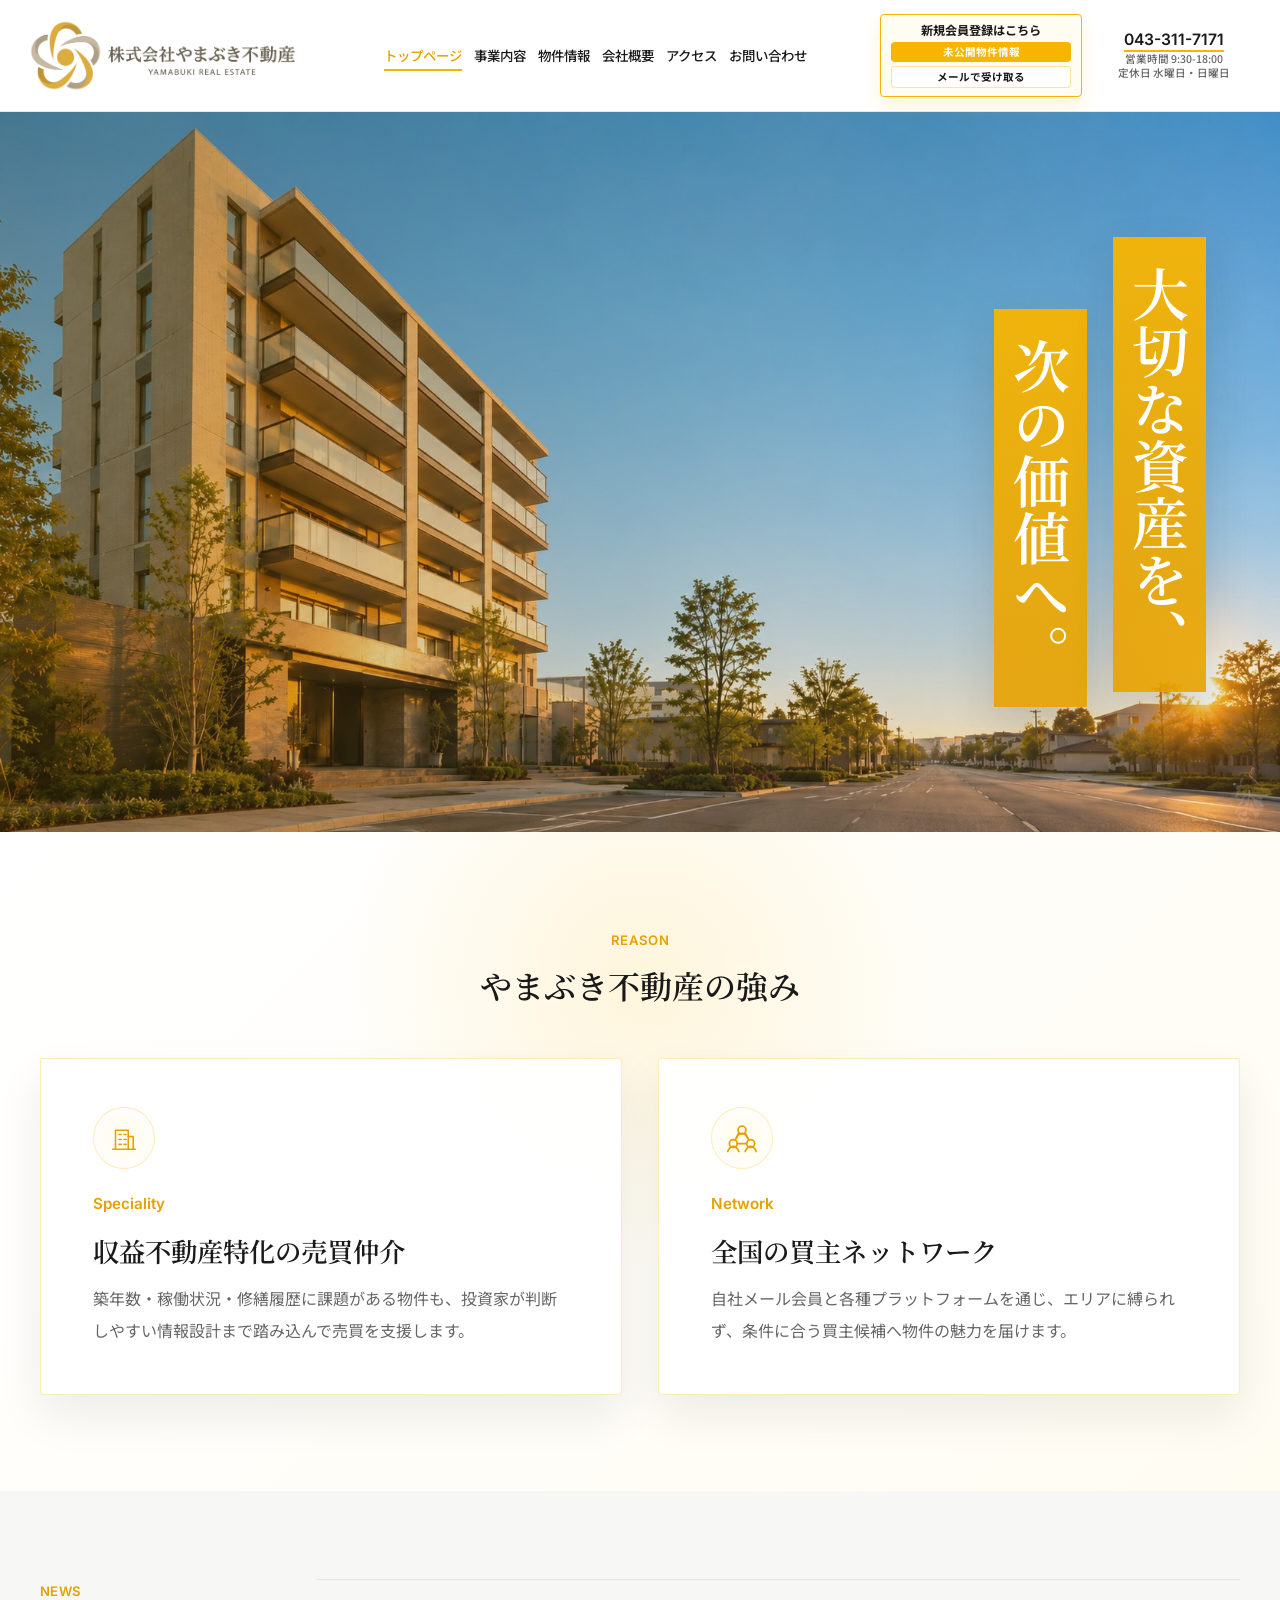
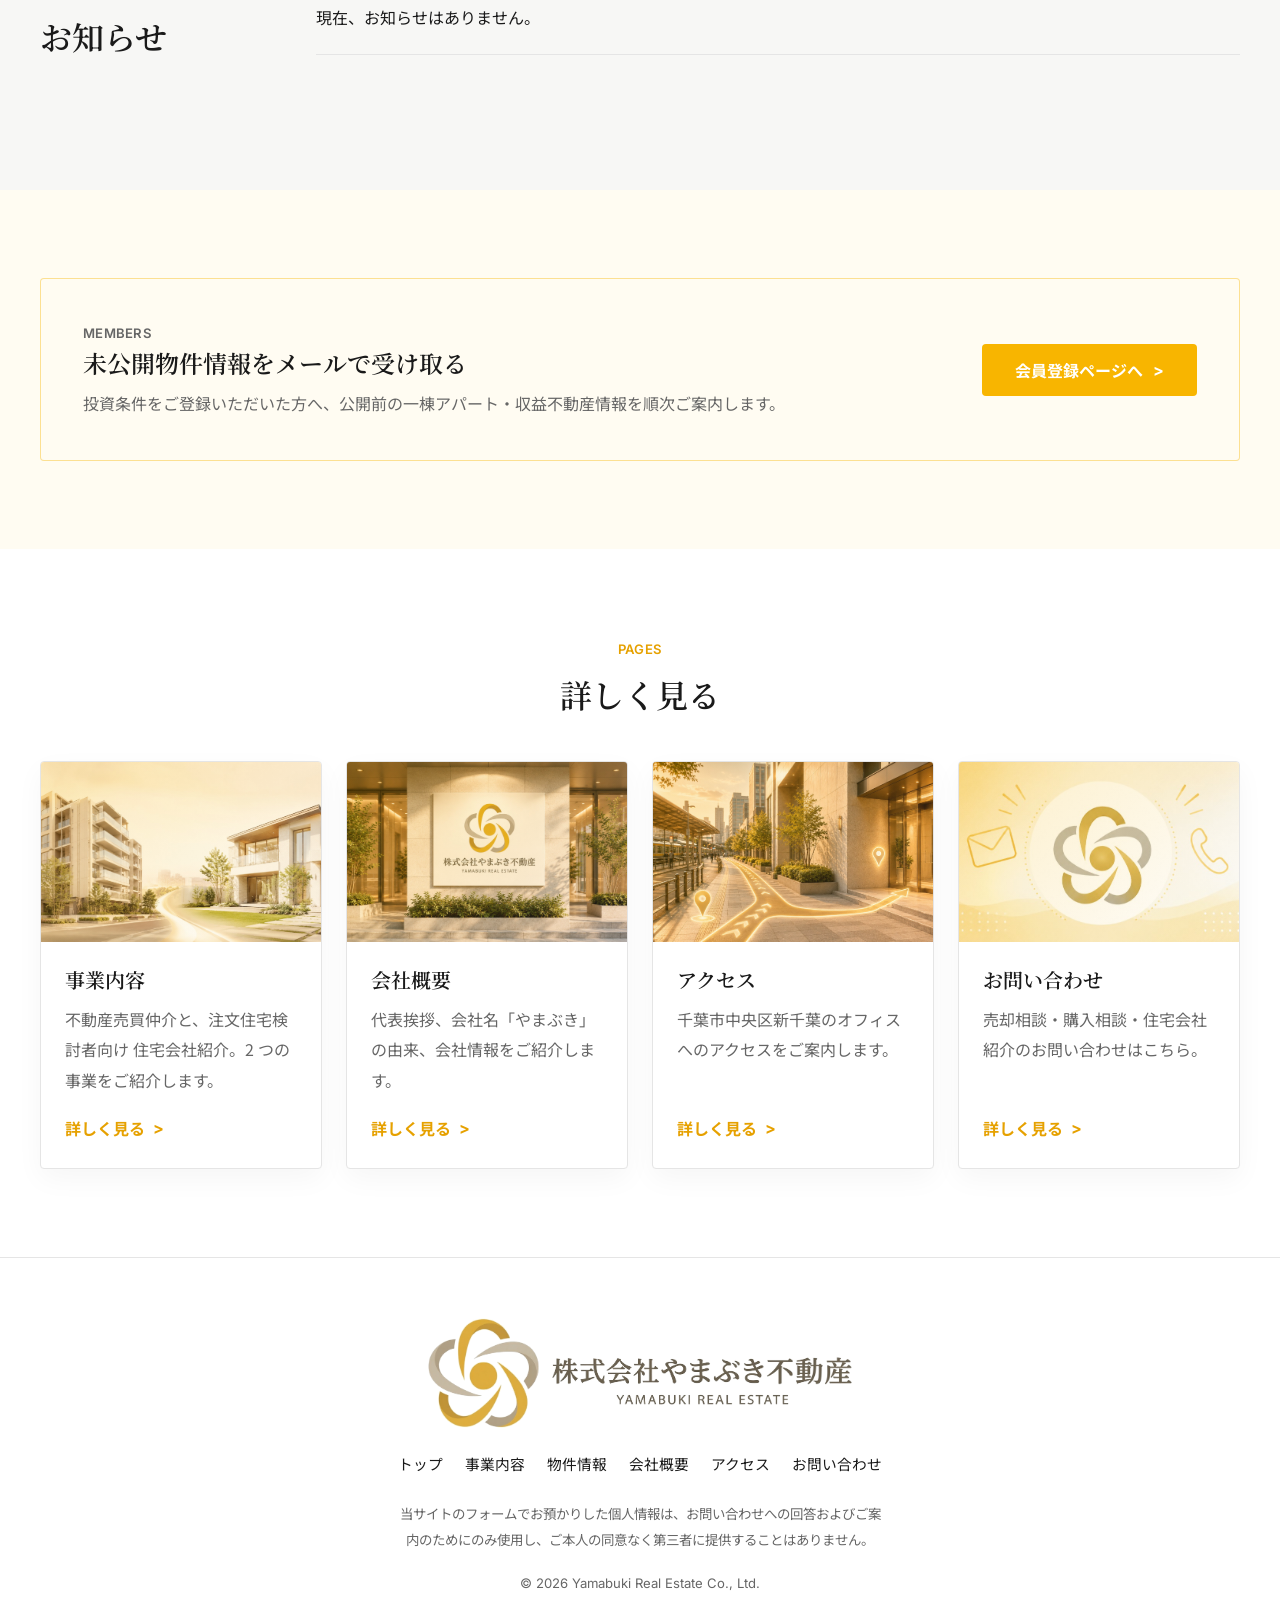
==== index.html @ e6d0cc7f "Initial website commit" ====
<!doctype html>
<html lang="ja">
  <head>
    <meta charset="utf-8">
    <meta name="viewport" content="width=device-width, initial-scale=1">
    <title>株式会社やまぶき不動産 ｜ 千葉の不動産売買仲介・注文住宅会社紹介</title>
    <meta name="description" content="株式会社やまぶき不動産は、築古一棟アパート・収益不動産の売買仲介と、注文住宅検討者向けの住宅会社紹介を行う千葉の不動産会社です。全国対応・利用料無料の住宅会社紹介で、お客様の資産形成と理想の住まいづくりを支援します。">
    <meta property="og:type" content="website">
    <meta property="og:title" content="株式会社やまぶき不動産 ｜ 千葉の不動産売買仲介・注文住宅会社紹介">
    <meta property="og:description" content="株式会社やまぶき不動産は、築古一棟アパート・収益不動産の売買仲介と、注文住宅検討者向けの住宅会社紹介を行う千葉の不動産会社です。全国対応・利用料無料の住宅会社紹介で、お客様の資産形成と理想の住まいづくりを支援します。">
    <meta property="og:image" content="https://yamabuki-re.co.jp/assets/og-image.jpg">
    <meta property="og:url" content="https://yamabuki-re.co.jp/">
    <meta name="twitter:card" content="summary_large_image">
    <link rel="icon" href="assets/favicon.ico">
    <link rel="preconnect" href="https://fonts.googleapis.com">
    <link rel="preconnect" href="https://fonts.gstatic.com" crossorigin>
    <link href="https://fonts.googleapis.com/css2?family=Inter:wght@400;500;600&family=Noto+Sans+JP:wght@400;500;700&family=Noto+Serif+JP:wght@500;600&display=swap" rel="stylesheet">
    <link rel="stylesheet" href="styles.css">
    <script type="application/ld+json">
      {
        "@context": "https://schema.org",
        "@type": "RealEstateAgent",
        "name": "株式会社やまぶき不動産",
        "url": "https://yamabuki-re.co.jp/",
        "telephone": "+81-43-311-7171",
        "address": {
          "@type": "PostalAddress",
          "streetAddress": "新千葉2-5-14 ニュー芳野ビル4F 4A",
          "addressLocality": "千葉市中央区",
          "addressRegion": "千葉県",
          "postalCode": "260-0031",
          "addressCountry": "JP"
        },
        "openingHoursSpecification": [{
          "@type": "OpeningHoursSpecification",
          "dayOfWeek": ["Monday", "Tuesday", "Thursday", "Friday", "Saturday"],
          "opens": "09:30",
          "closes": "18:00"
        }]
      }
    </script>
  </head>
  <body>
    <header class="site-header" data-header>
      <a class="brand" href="index.html" aria-label="株式会社やまぶき不動産 トップへ">
        <img src="assets/logo-header-transparent.png" alt="株式会社やまぶき不動産">
      </a>
      <button class="menu-toggle" type="button" aria-label="メニューを開く" aria-expanded="false" data-menu-toggle>
        <span></span>
        <span></span>
      </button>
      <div class="header-panel" data-nav>
        <nav class="site-nav" aria-label="グローバルナビゲーション">
          <a class="is-active" href="index.html" aria-current="page">トップページ</a>
          <a href="service.html">事業内容</a>
          <a href="property.html">物件情報</a>
          <a href="company.html">会社概要</a>
          <a href="access.html">アクセス</a>
          <a href="contact.html">お問い合わせ</a>
        </nav>
        <div class="header-actions">
          <a class="member-card" href="property.html#member-form" aria-label="未公開物件情報のメール会員登録へ">
            <span>新規会員登録はこちら</span>
            <strong>未公開物件情報</strong>
            <em>メールで受け取る</em>
          </a>
          <div class="header-tel" aria-label="電話番号と営業時間">
            <a href="tel:0433117171">043-311-7171</a>
            <span>営業時間 9:30-18:00</span>
            <span>定休日 水曜日・日曜日</span>
          </div>
        </div>
      </div>
    </header>

    <main class="main-offset">
      <section class="hero" id="top" aria-labelledby="hero-title">
        <div class="hero__inner">
          <h1 id="hero-title" class="vertical-title">
            <span>大切な資産を、</span>
            <span>次の価値へ。</span>
          </h1>
        </div>
      </section>

      <section class="section reason-section" id="reason" aria-labelledby="reason-title">
        <div class="container">
          <div class="section__head section__head--center">
            <p class="label">Reason</p>
            <h2 id="reason-title">やまぶき不動産の強み</h2>
          </div>
          <div class="reason-grid">
            <article class="reason-card fade-in">
              <span class="reason-icon reason-icon--building" aria-hidden="true">
                <svg viewBox="0 0 48 48" focusable="false">
                  <path d="M12 40V13h18v27"></path>
                  <path d="M30 22h7v18"></path>
                  <path d="M17 19h3M24 19h3M17 26h3M24 26h3M17 33h3M24 33h3"></path>
                  <path d="M8 40h32"></path>
                </svg>
              </span>
              <span class="card-number">Speciality</span>
              <h3>収益不動産特化の売買仲介</h3>
              <p>築年数・稼働状況・修繕履歴に課題がある物件も、投資家が判断しやすい情報設計まで踏み込んで売買を支援します。</p>
            </article>
            <article class="reason-card fade-in">
              <span class="reason-icon reason-icon--network" aria-hidden="true">
                <svg viewBox="0 0 48 48" focusable="false">
                  <circle cx="24" cy="14" r="5"></circle>
                  <circle cx="13" cy="31" r="5"></circle>
                  <circle cx="35" cy="31" r="5"></circle>
                  <path d="M20 17.5 15.5 26.5M28 17.5 32.5 26.5M18 31h12"></path>
                  <path d="M6 41c1.6-4.4 4-6.5 7-6.5s5.4 2.1 7 6.5M28 41c1.6-4.4 4-6.5 7-6.5s5.4 2.1 7 6.5M17 24c1.6-3.8 3.9-5.7 7-5.7s5.4 1.9 7 5.7"></path>
                </svg>
              </span>
              <span class="card-number">Network</span>
              <h3>全国の買主ネットワーク</h3>
              <p>自社メール会員と各種プラットフォームを通じ、エリアに縛られず、条件に合う買主候補へ物件の魅力を届けます。</p>
            </article>
          </div>
        </div>
      </section>

      <section class="section news" id="news" aria-labelledby="news-title">
        <div class="container news-layout">
          <div class="section__head">
            <p class="label">News</p>
            <h2 id="news-title">お知らせ</h2>
          </div>
          <div class="news-list" aria-label="お知らせ一覧">
            <article class="news-item news-item--empty">
              <p>現在、お知らせはありません。</p>
            </article>
          </div>
        </div>
      </section>

      <section class="section section--soft" aria-labelledby="member-banner-title">
        <div class="container">
          <div class="member-banner fade-in">
            <div>
              <p class="label">Members</p>
              <h2 id="member-banner-title">未公開物件情報をメールで受け取る</h2>
              <p>投資条件をご登録いただいた方へ、公開前の一棟アパート・収益不動産情報を順次ご案内します。</p>
            </div>
            <a class="button button--primary" href="property.html#member-form">会員登録ページへ</a>
          </div>
        </div>
      </section>

      <section class="section" aria-labelledby="links-title">
        <div class="container">
          <div class="section__head section__head--center">
            <p class="label">Pages</p>
            <h2 id="links-title">詳しく見る</h2>
          </div>
          <div class="page-card-grid">
            <article class="link-card fade-in">
              <div class="link-card__image link-card__image--service" aria-hidden="true"></div>
              <div class="link-card__body">
                <h3>事業内容</h3>
                <p>不動産売買仲介と、注文住宅検討者向け 住宅会社紹介。2 つの事業をご紹介します。</p>
                <a class="text-link" href="service.html">詳しく見る</a>
              </div>
            </article>
            <article class="link-card fade-in">
              <div class="link-card__image link-card__image--company" aria-hidden="true"></div>
              <div class="link-card__body">
                <h3>会社概要</h3>
                <p>代表挨拶、会社名「やまぶき」の由来、会社情報をご紹介します。</p>
                <a class="text-link" href="company.html">詳しく見る</a>
              </div>
            </article>
            <article class="link-card fade-in">
              <div class="link-card__image link-card__image--access" aria-hidden="true"></div>
              <div class="link-card__body">
                <h3>アクセス</h3>
                <p>千葉市中央区新千葉のオフィスへのアクセスをご案内します。</p>
                <a class="text-link" href="access.html">詳しく見る</a>
              </div>
            </article>
            <article class="link-card fade-in">
              <div class="link-card__image link-card__image--contact" aria-hidden="true"></div>
              <div class="link-card__body">
                <h3>お問い合わせ</h3>
                <p>売却相談・購入相談・住宅会社紹介のお問い合わせはこちら。</p>
                <a class="text-link" href="contact.html">詳しく見る</a>
              </div>
            </article>
          </div>
        </div>
      </section>
    </main>

    <footer class="site-footer">
      <div class="container footer-inner">
        <img class="footer-logo" src="assets/logo-header-transparent.png" alt="株式会社やまぶき不動産">
        <nav class="footer-nav" aria-label="フッターナビゲーション">
          <a href="index.html">トップ</a>
          <a href="service.html">事業内容</a>
          <a href="property.html">物件情報</a>
          <a href="company.html">会社概要</a>
          <a href="access.html">アクセス</a>
          <a href="contact.html">お問い合わせ</a>
        </nav>
        <p class="privacy-note">当サイトのフォームでお預かりした個人情報は、お問い合わせへの回答およびご案内のためにのみ使用し、ご本人の同意なく第三者に提供することはありません。</p>
        <p class="copyright">&copy; <span data-year></span> Yamabuki Real Estate Co., Ltd.</p>
      </div>
    </footer>

    <script src="script.js"></script>
  </body>
</html>
---- styles.css ----
:root {
  --yamabuki: #f8b500;
  --yamabuki-dark: #e6a100;
  --yamabuki-soft: #fffcf2;
  --text: #1a1a1a;
  --subtext: #666666;
  --border: #e5e5e5;
  --white: #ffffff;
  --gray: #f7f7f5;
  --shadow: 0 18px 48px rgba(26, 26, 26, 0.08);
  --max: 1200px;
}

* {
  box-sizing: border-box;
}

html {
  scroll-behavior: smooth;
}

body {
  margin: 0;
  color: var(--text);
  background: var(--white);
  font-family: "Noto Sans JP", "Yu Gothic", sans-serif;
  font-size: 16px;
  line-height: 1.9;
}

body.menu-open {
  overflow: hidden;
}

img {
  display: block;
  max-width: 100%;
}

a {
  color: inherit;
  text-decoration: none;
}

button,
input,
select,
textarea {
  font: inherit;
}

.container {
  width: min(var(--max), calc(100% - 48px));
  margin-inline: auto;
}

.site-header {
  position: fixed;
  z-index: 50;
  top: 0;
  left: 0;
  width: 100%;
  display: grid;
  grid-template-columns: minmax(260px, 360px) 1fr;
  gap: 22px;
  align-items: center;
  min-height: 112px;
  padding: 12px 48px;
  background: rgba(255, 255, 255, 0.96);
  border-bottom: 1px solid rgba(229, 229, 229, 0.85);
  backdrop-filter: blur(16px);
  transition: background-color 0.25s ease, box-shadow 0.25s ease, min-height 0.25s ease;
}

.site-header.is-scrolled {
  min-height: 96px;
  background: rgba(255, 255, 255, 0.98);
  box-shadow: 0 10px 28px rgba(26, 26, 26, 0.08);
}

.brand {
  display: inline-flex;
  align-items: center;
  min-width: 0;
}

.brand img {
  width: 340px;
  height: 84px;
  object-fit: contain;
  object-position: left center;
}

.header-panel {
  display: grid;
  grid-template-columns: minmax(420px, 1fr) auto;
  gap: 22px;
  align-items: center;
}

.site-nav {
  display: flex;
  justify-content: center;
  align-items: center;
  gap: clamp(14px, 1.8vw, 28px);
  white-space: nowrap;
}

.site-nav a {
  position: relative;
  padding: 10px 0;
  color: var(--text);
  font-weight: 500;
  font-size: 0.94rem;
  line-height: 1.4;
  transition: color 0.2s ease;
}

.site-nav a::after {
  position: absolute;
  right: 0;
  bottom: 4px;
  left: 0;
  height: 2px;
  background: var(--yamabuki);
  content: "";
  transform: scaleX(0);
  transform-origin: left;
  transition: transform 0.2s ease;
}

.site-nav a:hover,
.site-nav a:focus-visible,
.site-nav a.is-active {
  color: var(--yamabuki-dark);
}

.site-nav a:hover::after,
.site-nav a:focus-visible::after,
.site-nav a.is-active::after {
  transform: scaleX(1);
}

.header-actions {
  display: flex;
  gap: 14px;
  align-items: center;
  justify-content: flex-end;
  min-width: 392px;
}

.member-card {
  display: grid;
  gap: 4px;
  min-width: 202px;
  padding: 10px 14px;
  color: var(--text);
  background: var(--yamabuki-soft);
  border: 1px solid var(--yamabuki);
  border-radius: 4px;
  text-align: center;
  box-shadow: 0 8px 18px rgba(248, 181, 0, 0.16);
}

.member-card span {
  font-size: 0.86rem;
  font-weight: 700;
  line-height: 1.25;
}

.member-card strong,
.member-card em {
  display: block;
  padding: 3px 8px;
  color: #fff;
  background: var(--yamabuki);
  border-radius: 4px;
  font-size: 0.76rem;
  font-style: normal;
  font-weight: 700;
  line-height: 1.35;
}

.member-card em {
  color: var(--text);
  background: #fff;
  border: 1px solid rgba(248, 181, 0, 0.38);
}

.header-tel {
  display: grid;
  justify-items: center;
  color: var(--subtext);
  text-align: center;
  line-height: 1.35;
  min-width: 156px;
}

.header-tel a {
  color: var(--text);
  border-bottom: 2px solid var(--yamabuki);
  font-family: "Inter", sans-serif;
  font-size: 1.12rem;
  font-weight: 600;
  line-height: 1.25;
}

.header-tel span {
  font-size: 0.76rem;
  font-weight: 500;
}

.menu-toggle {
  display: none;
  width: 46px;
  height: 46px;
  align-items: center;
  justify-content: center;
  flex-direction: column;
  gap: 7px;
  padding: 0;
  background: var(--yamabuki);
  border: 0;
  border-radius: 50%;
  cursor: pointer;
}

.menu-toggle span {
  display: block;
  width: 20px;
  height: 2px;
  background: #fff;
}

.main-offset {
  padding-top: 112px;
}

.section {
  padding: 88px 0;
}

.section--soft {
  background: var(--yamabuki-soft);
}

.section--gray {
  background: var(--gray);
}

.section__head {
  max-width: 760px;
  margin-bottom: 44px;
}

.section__head--center {
  margin-inline: auto;
  text-align: center;
}

.label {
  margin: 0 0 10px;
  color: var(--yamabuki-dark);
  font-family: "Inter", sans-serif;
  font-size: 0.82rem;
  font-weight: 600;
  letter-spacing: 0.02em;
  text-transform: uppercase;
}

h1,
h2,
h3 {
  font-family: "Noto Serif JP", "Yu Mincho", serif;
  font-weight: 600;
  line-height: 1.4;
  text-wrap: balance;
  word-break: keep-all;
}

h1,
h2,
h3,
p {
  margin-top: 0;
}

.section__head h2,
.page-hero h1,
.cta-band h2,
.form-card h2,
.message-content h2,
.story-content h2 {
  margin-bottom: 0;
  font-size: 2rem;
}

.section__lead,
.lead {
  color: var(--subtext);
  font-size: 1.08rem;
}

.button {
  display: inline-flex;
  min-height: 50px;
  align-items: center;
  justify-content: center;
  gap: 10px;
  padding: 14px 32px;
  border: 1px solid transparent;
  border-radius: 4px;
  font-weight: 700;
  line-height: 1.4;
  cursor: pointer;
  transition: background-color 0.2s ease, color 0.2s ease, border-color 0.2s ease, transform 0.2s ease;
}

.button::after {
  content: ">";
  font-family: "Inter", sans-serif;
}

.button:hover,
.button:focus-visible {
  transform: translateY(-2px);
}

.button--primary {
  color: #fff;
  background: var(--yamabuki);
}

.button--primary:hover,
.button--primary:focus-visible {
  background: var(--yamabuki-dark);
}

.button--secondary {
  color: var(--text);
  background: transparent;
  border-color: var(--text);
}

.button--secondary:hover,
.button--secondary:focus-visible {
  color: #fff;
  background: var(--text);
}

.hero {
  position: relative;
  min-height: min(80vh, 720px);
  overflow: hidden;
  background:
    linear-gradient(90deg, rgba(0, 0, 0, 0.18), rgba(0, 0, 0, 0.04)),
    linear-gradient(135deg, rgba(248, 181, 0, 0.22), rgba(255, 255, 255, 0.08)),
    url("assets/hero.jpg") center / cover;
}

.hero__inner {
  position: relative;
  z-index: 1;
  display: grid;
  min-height: min(80vh, 720px);
  align-items: center;
  justify-items: end;
  width: min(var(--max), calc(100% - 96px));
  margin-inline: auto;
}

.vertical-title {
  display: flex;
  flex-direction: row-reverse;
  align-items: flex-start;
  justify-content: flex-end;
  gap: clamp(14px, 2vw, 28px);
  margin: 0 clamp(8px, 2vw, 28px) 0 0;
  color: #fff;
  font-size: clamp(2.7rem, 4.45vw, 4.8rem);
  line-height: 1.08;
  letter-spacing: 0;
}

.vertical-title span {
  display: inline-flex;
  align-items: center;
  justify-content: center;
  min-height: clamp(360px, 48vh, 520px);
  padding: 28px 16px;
  background: linear-gradient(180deg, rgba(248, 181, 0, 0.94), rgba(230, 161, 0, 0.9));
  box-shadow: 0 20px 46px rgba(26, 26, 26, 0.14);
  text-orientation: upright;
  writing-mode: vertical-rl;
}

.vertical-title span:nth-child(2) {
  min-height: clamp(300px, 38vh, 430px);
  margin-top: clamp(58px, 8vh, 96px);
}

.quick-lead {
  position: relative;
  display: grid;
  width: min(1040px, calc(100% - 96px));
  grid-template-columns: repeat(2, minmax(0, 1fr));
  gap: 28px;
  margin: 64px auto 0;
}

.quick-lead::after {
  position: absolute;
  right: 12%;
  bottom: -18px;
  left: 12%;
  height: 1px;
  background: linear-gradient(90deg, transparent, rgba(248, 181, 0, 0.42), transparent);
  content: "";
}

.card,
.quick-lead article,
.service-card,
.reason-card,
.link-card,
.overview-card,
.flow-card,
.info-card,
.form-card {
  background: #fff;
  border: 1px solid var(--border);
  border-radius: 4px;
  box-shadow: 0 10px 28px rgba(26, 26, 26, 0.04);
}

.quick-lead article,
.reason-card,
.overview-card,
.flow-card,
.info-card {
  padding: 28px;
}

.quick-lead article {
  position: relative;
  z-index: 1;
  min-height: 228px;
  overflow: hidden;
  padding: 34px 92px 34px 34px;
  border-top: 3px solid var(--yamabuki);
  box-shadow: 0 18px 42px rgba(26, 26, 26, 0.08);
}

.quick-lead article::before {
  position: absolute;
  top: 28px;
  right: 28px;
  width: 54px;
  height: 54px;
  background:
    linear-gradient(90deg, transparent 42%, var(--yamabuki-dark) 42% 58%, transparent 58%),
    linear-gradient(transparent 42%, var(--yamabuki-dark) 42% 58%, transparent 58%),
    var(--yamabuki-soft);
  border: 1px solid rgba(248, 181, 0, 0.25);
  border-radius: 50%;
  content: "";
}

.quick-lead span,
.card-number {
  color: var(--yamabuki-dark);
  font-family: "Inter", sans-serif;
  font-weight: 600;
}

.quick-lead span {
  display: inline-block;
  margin-bottom: 12px;
  font-size: 1.5rem;
}

.quick-lead h2,
.reason-card h3,
.overview-card h3,
.flow-card h3,
.info-card h3 {
  margin: 8px 0 12px;
  font-size: 1.25rem;
}

.quick-lead p,
.reason-card p,
.overview-card p,
.flow-card p,
.info-card p {
  margin-bottom: 0;
  color: var(--subtext);
}

.news {
  background: var(--gray);
}

.news-layout {
  display: grid;
  grid-template-columns: 220px 1fr;
  gap: 56px;
}

.news-list {
  border-top: 1px solid var(--border);
}

.news-item {
  display: grid;
  grid-template-columns: 140px 1fr;
  gap: 24px;
  padding: 22px 0;
  border-bottom: 1px solid var(--border);
}

.news-item time {
  color: var(--yamabuki-dark);
  font-family: "Inter", sans-serif;
  font-weight: 600;
}

.news-item p {
  margin: 0;
}

.news-item--empty {
  grid-template-columns: 1fr;
}

.service-grid,
.page-card-grid {
  display: grid;
  grid-template-columns: repeat(3, minmax(0, 1fr));
  gap: 24px;
}

.reason-grid {
  display: grid;
  grid-template-columns: repeat(2, minmax(0, 1fr));
  gap: 36px;
}

#reason {
  background: linear-gradient(135deg, #fff, var(--yamabuki-soft));
}

#reason.reason-section {
  padding: 96px 0;
  background:
    radial-gradient(circle at 50% 22%, rgba(248, 181, 0, 0.12), transparent 36%),
    linear-gradient(135deg, #fff, var(--yamabuki-soft));
}

#reason .section__head {
  margin-bottom: 50px;
}

.reason-card {
  position: relative;
  overflow: hidden;
  min-height: 260px;
  padding: 48px 52px;
  background: rgba(255, 255, 255, 0.94);
  border-color: rgba(248, 181, 0, 0.28);
  box-shadow: 0 20px 46px rgba(26, 26, 26, 0.08);
}

.reason-icon {
  display: grid;
  width: 62px;
  height: 62px;
  place-items: center;
  margin-bottom: 18px;
  color: var(--yamabuki-dark);
  background: var(--yamabuki-soft);
  border: 1px solid rgba(248, 181, 0, 0.24);
  border-radius: 50%;
  box-shadow: inset 0 0 0 8px rgba(255, 255, 255, 0.58);
}

.reason-icon svg {
  width: 34px;
  height: 34px;
  fill: none;
  stroke: currentColor;
  stroke-linecap: round;
  stroke-linejoin: round;
  stroke-width: 2.2;
}

.reason-icon--network svg {
  width: 38px;
  height: 38px;
}

.reason-card .card-number {
  display: inline-block;
  margin-bottom: 14px;
  font-size: 0.95rem;
}

.reason-card h3 {
  margin-top: 0;
  font-size: 1.65rem;
}

.reason-card p {
  line-height: 2;
}

.overview-intro {
  max-width: none;
  margin-inline: auto;
  padding: 48px 52px;
  background:
    linear-gradient(135deg, rgba(255, 252, 242, 0.72), rgba(255, 255, 255, 0.96)),
    #fff;
  border: 1px solid rgba(248, 181, 0, 0.22);
  border-left: 4px solid var(--yamabuki);
  border-radius: 4px;
  box-shadow: 0 20px 46px rgba(26, 26, 26, 0.08);
}

.overview-intro h2 {
  font-size: clamp(1.55rem, 2.2vw, 2.15rem);
  white-space: nowrap;
}

.overview-intro .section__lead {
  max-width: 980px;
  margin: 14px 0 0;
}

.overview-intro .label::after {
  display: block;
  width: 36px;
  height: 2px;
  margin-top: 10px;
  background: var(--yamabuki-dark);
  content: "";
}

.overview-grid {
  display: grid;
  grid-template-columns: repeat(2, minmax(0, 1fr));
  gap: 24px;
}

.overview-card {
  overflow: hidden;
}

.overview-card--media {
  padding: 0;
}

.overview-card__image {
  width: 100%;
  height: 260px;
  object-fit: cover;
}

.overview-card__body {
  display: flex;
  min-height: 280px;
  flex-direction: column;
  padding: 30px;
}

.overview-card__body .text-link {
  margin-top: auto;
}

.page-card-grid {
  grid-template-columns: repeat(4, minmax(0, 1fr));
}

.member-banner,
.cta-band {
  display: grid;
  grid-template-columns: minmax(0, 1fr) auto;
  gap: 28px;
  align-items: center;
  padding: 42px;
  background: var(--yamabuki-soft);
  border: 1px solid rgba(248, 181, 0, 0.4);
  border-radius: 4px;
}

.member-banner h2,
.cta-band h2 {
  margin-bottom: 8px;
}

.member-banner p,
.cta-band p {
  margin-bottom: 0;
  color: var(--subtext);
}

.link-card {
  display: flex;
  flex-direction: column;
  overflow: hidden;
  height: 100%;
}

.link-card__image {
  min-height: 180px;
  background:
    linear-gradient(135deg, rgba(248, 181, 0, 0.32), rgba(255, 255, 255, 0.1)),
    var(--gray);
  background-size: cover;
  background-position: center;
}

.link-card__image--service {
  background-image: linear-gradient(135deg, rgba(248, 181, 0, 0.22), rgba(255, 255, 255, 0.08)), url("assets/card-service.jpg");
}

.link-card__image--company {
  background-image: linear-gradient(135deg, rgba(248, 181, 0, 0.22), rgba(255, 255, 255, 0.08)), url("assets/card-company.jpg");
}

.link-card__image--access {
  background-image: linear-gradient(135deg, rgba(248, 181, 0, 0.22), rgba(255, 255, 255, 0.08)), url("assets/card-access.jpg");
}

.link-card__image--contact {
  background-image: linear-gradient(135deg, rgba(248, 181, 0, 0.22), rgba(255, 255, 255, 0.08)), url("assets/card-contact.jpg");
}

.link-card__body {
  display: flex;
  flex: 1;
  flex-direction: column;
  padding: 24px;
}

.link-card h3 {
  margin-bottom: 10px;
  font-size: 1.25rem;
}

.link-card p {
  margin-bottom: 18px;
  color: var(--subtext);
}

.text-link {
  display: inline-flex;
  align-items: center;
  gap: 8px;
  margin-top: auto;
  color: var(--yamabuki-dark);
  font-weight: 700;
}

.text-link::after {
  content: ">";
  font-family: "Inter", sans-serif;
}

.page-hero {
  min-height: 260px;
  display: grid;
  align-items: center;
  background:
    linear-gradient(rgba(255, 252, 242, 0.86), rgba(255, 252, 242, 0.86)),
    var(--gray);
  background-size: cover;
  background-position: center;
}

.page-hero--service {
  background-image: linear-gradient(rgba(255, 252, 242, 0.86), rgba(255, 252, 242, 0.86)), url("assets/page-hero/service.jpg");
}

.page-hero--property {
  background-image: linear-gradient(rgba(255, 252, 242, 0.86), rgba(255, 252, 242, 0.86)), url("assets/page-hero/property.jpg");
}

.page-hero--company {
  background-image: linear-gradient(rgba(255, 252, 242, 0.86), rgba(255, 252, 242, 0.86)), url("assets/page-hero/company.jpg");
}

.page-hero--access {
  background-image: linear-gradient(rgba(255, 252, 242, 0.86), rgba(255, 252, 242, 0.86)), url("assets/page-hero/access.jpg");
}

.page-hero--contact {
  background-image: linear-gradient(rgba(255, 252, 242, 0.86), rgba(255, 252, 242, 0.86)), url("assets/page-hero/contact.jpg");
}

.breadcrumb {
  margin-bottom: 12px;
  color: var(--subtext);
  font-size: 0.86rem;
}

.breadcrumb a {
  color: var(--yamabuki-dark);
}

.page-hero .label {
  margin-bottom: 4px;
}

.page-hero h1 {
  font-size: 2rem;
}

.service-card {
  padding: 30px;
}

.service-card h3 {
  margin: 10px 0 12px;
  font-size: 1.28rem;
}

.service-card p {
  color: var(--subtext);
}

.brokerage-diagram-image {
  max-width: 1120px;
  margin: 0 auto;
  overflow: hidden;
  background: #fffdf6;
  border: 1px solid rgba(248, 181, 0, 0.22);
  border-radius: 4px;
  box-shadow: var(--shadow);
}

.brokerage-diagram-image img {
  width: 100%;
  height: auto;
}

.brokerage-diagram {
  overflow: hidden;
  padding: 50px 42px;
  background:
    radial-gradient(circle at 50% 45%, rgba(248, 181, 0, 0.12), transparent 42%),
    linear-gradient(135deg, #fffdf6, #fff);
  border: 1px solid rgba(248, 181, 0, 0.22);
  border-radius: 4px;
  box-shadow: var(--shadow);
}

.brokerage-diagram__head {
  max-width: 820px;
  margin: 0 auto 34px;
  text-align: center;
}

.brokerage-diagram__head h3 {
  margin-bottom: 12px;
  color: #1f2f4f;
  font-size: clamp(1.7rem, 3vw, 2.55rem);
}

.brokerage-diagram__head p {
  margin-bottom: 0;
  color: var(--subtext);
}

.brokerage-diagram__body {
  position: relative;
  display: grid;
  grid-template-columns: minmax(170px, 0.75fr) minmax(260px, 1fr) minmax(170px, 0.75fr);
  grid-template-areas:
    "seller center buyer"
    ". contract .";
  gap: 22px 38px;
  align-items: center;
  max-width: 980px;
  margin-inline: auto;
}

.diagram-person,
.diagram-center,
.diagram-contract {
  background: rgba(255, 255, 255, 0.92);
  border: 1px solid rgba(248, 181, 0, 0.35);
  border-radius: 4px;
  box-shadow: 0 18px 42px rgba(26, 26, 26, 0.08);
}

.diagram-person {
  display: grid;
  justify-items: center;
  gap: 12px;
  padding: 24px 18px;
  text-align: center;
}

.diagram-person--seller {
  grid-area: seller;
  border-color: rgba(0, 128, 96, 0.25);
  background: linear-gradient(180deg, rgba(235, 255, 249, 0.76), rgba(255, 255, 255, 0.94));
}

.diagram-person--buyer {
  grid-area: buyer;
  border-color: rgba(39, 93, 171, 0.22);
  background: linear-gradient(180deg, rgba(239, 246, 255, 0.78), rgba(255, 255, 255, 0.94));
}

.diagram-person__icon {
  position: relative;
  width: 86px;
  height: 86px;
  border: 3px solid currentColor;
  border-radius: 50%;
  color: var(--yamabuki-dark);
}

.diagram-person__icon::before,
.diagram-person__icon::after {
  position: absolute;
  content: "";
}

.diagram-person__icon::before {
  top: 18px;
  left: 22px;
  width: 36px;
  height: 24px;
  border: 3px solid currentColor;
  border-bottom: 0;
  border-radius: 22px 22px 0 0;
}

.diagram-person__icon::after {
  right: 18px;
  bottom: -28px;
  left: 18px;
  height: 44px;
  border: 3px solid currentColor;
  border-bottom: 0;
  border-radius: 32px 32px 0 0;
}

.diagram-person--seller .diagram-person__icon {
  color: #0b8f70;
}

.diagram-person--buyer .diagram-person__icon {
  color: #255fab;
}

.diagram-person h4 {
  margin: 12px 0 4px;
  font-size: 1.8rem;
}

.diagram-person p {
  width: min(100%, 210px);
  margin: 0;
  padding: 8px 14px;
  background: #fff;
  border: 1px solid rgba(26, 26, 26, 0.08);
  border-radius: 4px;
  box-shadow: 0 10px 24px rgba(26, 26, 26, 0.06);
  font-weight: 700;
}

.diagram-center {
  grid-area: center;
  display: grid;
  justify-items: center;
  gap: 16px;
  min-height: 292px;
  padding: 30px;
  border-color: var(--yamabuki);
  text-align: center;
}

.diagram-center img {
  width: min(300px, 100%);
  max-height: 88px;
  object-fit: contain;
}

.diagram-center p {
  margin: 0;
  padding-top: 16px;
  border-top: 1px solid rgba(248, 181, 0, 0.42);
  font-weight: 700;
}

.diagram-building {
  position: relative;
  width: 82px;
  height: 92px;
  background: linear-gradient(90deg, #b98a18 0 24%, #f2c14c 24% 100%);
  border-radius: 4px 4px 0 0;
  box-shadow: inset 0 -8px 0 rgba(255, 255, 255, 0.24);
}

.diagram-building::before {
  position: absolute;
  inset: 16px 18px 16px 34px;
  background:
    linear-gradient(#fff 0 0) 0 0 / 12px 12px,
    linear-gradient(#fff 0 0) 22px 0 / 12px 12px,
    linear-gradient(#fff 0 0) 0 22px / 12px 12px,
    linear-gradient(#fff 0 0) 22px 22px / 12px 12px,
    linear-gradient(#fff 0 0) 0 44px / 12px 12px,
    linear-gradient(#fff 0 0) 22px 44px / 12px 12px;
  background-repeat: no-repeat;
  content: "";
}

.diagram-arrow {
  align-self: center;
  color: var(--yamabuki-dark);
  font-weight: 700;
  text-align: center;
}

.diagram-arrow--seller {
  grid-column: 1 / 3;
  grid-row: 1;
  justify-self: center;
  margin-left: 154px;
  transform: translateY(-74px);
}

.diagram-arrow--buyer {
  grid-column: 2 / 4;
  grid-row: 1;
  justify-self: center;
  margin-right: 154px;
  transform: translateY(-74px);
}

.diagram-contract {
  grid-area: contract;
  justify-self: center;
  min-width: min(360px, 100%);
  padding: 18px 30px;
  border-color: var(--yamabuki-dark);
  text-align: center;
}

.diagram-contract strong,
.diagram-contract span {
  display: block;
}

.diagram-contract strong {
  color: var(--yamabuki-dark);
  font-family: "Noto Serif JP", "Yu Mincho", serif;
  font-size: 1.9rem;
}

.diagram-contract span {
  color: var(--subtext);
  font-weight: 700;
}

.flow-grid {
  display: grid;
  grid-template-columns: repeat(4, minmax(0, 1fr));
  gap: 18px;
}

.flow-grid--three {
  grid-template-columns: repeat(3, minmax(0, 1fr));
}

.flow-card {
  position: relative;
}

.flow-card__badge {
  display: inline-flex;
  width: 42px;
  height: 42px;
  align-items: center;
  justify-content: center;
  color: #fff;
  background: var(--yamabuki);
  border-radius: 50%;
  font-family: "Inter", sans-serif;
  font-weight: 600;
}

.badge-copy {
  display: inline-flex;
  margin-top: 28px;
  padding: 8px 14px;
  color: var(--text);
  background: var(--yamabuki-soft);
  border: 1px solid var(--yamabuki);
  border-radius: 999px;
  font-weight: 700;
}

.hm-title {
  margin: 34px 0 16px;
  font-size: 1.35rem;
}

.hm-grid {
  display: grid;
  grid-template-columns: repeat(6, minmax(0, 1fr));
  gap: 12px;
  margin-top: 0;
}

.hm-logo {
  display: grid;
  min-height: 64px;
  place-items: center;
  padding: 12px;
  background: #fff;
  border: 1px solid var(--yamabuki);
  border-radius: 4px;
  text-align: center;
}

.hm-logo__text {
  font-size: 0.9rem;
  font-weight: 700;
  line-height: 1.35;
}

.note {
  color: var(--subtext);
  font-size: 0.88rem;
}

.tags {
  display: flex;
  flex-wrap: wrap;
  gap: 12px;
}

.tags span {
  display: inline-flex;
  align-items: center;
  min-height: 38px;
  padding: 7px 16px;
  color: var(--text);
  background: var(--yamabuki-soft);
  border: 1px solid var(--yamabuki);
  border-radius: 999px;
  font-weight: 500;
}

.property-feature-grid {
  display: grid;
  grid-template-columns: repeat(2, minmax(0, 1fr));
  gap: 24px;
  margin-top: 32px;
}

.property-feature-card {
  position: relative;
  overflow: hidden;
  min-height: 220px;
  padding: 34px;
  background: #fff;
  border: 1px solid rgba(248, 181, 0, 0.32);
  border-radius: 4px;
  box-shadow: var(--shadow);
}

.property-feature-card::before {
  position: absolute;
  inset: 0 auto 0 0;
  width: 6px;
  background: var(--yamabuki);
  content: "";
}

.property-feature-card span {
  color: var(--yamabuki-dark);
  font-family: "Inter", sans-serif;
  font-weight: 700;
}

.property-feature-card h3 {
  margin: 10px 0 14px;
  font-size: 1.65rem;
}

.property-feature-card p {
  margin: 0;
  color: var(--subtext);
}

.form-card {
  padding: 34px;
}

.form-card + .form-card {
  margin-top: 32px;
}

.form-card h2 {
  margin-bottom: 8px;
}

.form-card__lead {
  margin-bottom: 28px;
  color: var(--subtext);
}

.form-grid {
  display: grid;
  grid-template-columns: repeat(2, minmax(0, 1fr));
  gap: 18px;
}

.form-grid .is-full {
  grid-column: 1 / -1;
}

label {
  display: grid;
  gap: 8px;
  font-weight: 500;
}

input,
textarea,
select {
  width: 100%;
  padding: 13px 14px;
  color: var(--text);
  background: #fff;
  border: 1px solid var(--border);
  border-radius: 4px;
  line-height: 1.5;
}

textarea {
  resize: vertical;
}

input:focus,
textarea:focus,
select:focus {
  outline: 2px solid rgba(248, 181, 0, 0.18);
  border-color: var(--yamabuki);
}

.form-actions {
  display: flex;
  flex-wrap: wrap;
  gap: 16px;
  align-items: center;
  margin-top: 24px;
}

.form-message {
  min-height: 1.8em;
  margin: 0;
  color: var(--yamabuki-dark);
  font-weight: 700;
}

.message-section {
  background: linear-gradient(135deg, var(--yamabuki-soft), #fff);
}

.message-card {
  position: relative;
  max-width: 980px;
  margin-inline: auto;
  padding: 48px 58px;
  background: rgba(255, 255, 255, 0.92);
  border: 1px solid rgba(248, 181, 0, 0.2);
  border-left: 6px solid var(--yamabuki);
  border-radius: 4px;
  box-shadow: var(--shadow);
}

.message-card::after {
  position: absolute;
  right: 34px;
  bottom: 28px;
  color: rgba(248, 181, 0, 0.12);
  font-family: "Noto Serif JP", "Yu Mincho", serif;
  font-size: 7rem;
  line-height: 1;
  content: "山吹";
  writing-mode: vertical-rl;
}

.message-card .label,
.story-content .label {
  margin-bottom: 6px;
}

.message-card h2,
.story-content h2 {
  margin-bottom: 32px;
}

.message-card p,
.story-content p {
  max-width: 780px;
  line-height: 2.05;
  text-wrap: pretty;
}

.prose {
  color: var(--text);
  font-size: 1rem;
  line-height: 2;
}

.prose p {
  margin-bottom: 1.35em;
}

.signature {
  margin-top: 32px;
  text-align: right;
  font-weight: 700;
}

.story-content {
  max-width: 900px;
  margin-inline: auto;
  padding: 0 24px;
}

.story-logo {
  width: min(520px, 88vw);
  max-height: 130px;
  margin: 0 auto 32px;
  object-fit: contain;
}

.company-list {
  overflow: hidden;
  background: #fff;
  border: 1px solid var(--border);
  border-radius: 4px;
}

.company-list div {
  display: grid;
  grid-template-columns: 200px 1fr;
  min-height: 66px;
  border-bottom: 1px solid var(--border);
}

.company-list div:last-child {
  border-bottom: 0;
}

.company-list dt,
.company-list dd {
  display: flex;
  align-items: center;
  margin: 0;
  padding: 18px 24px;
}

.company-list dt {
  background: var(--yamabuki-soft);
  font-weight: 700;
}

.map-frame {
  overflow: hidden;
  border: 1px solid var(--border);
  border-radius: 4px;
  box-shadow: var(--shadow);
}

.office-section {
  position: relative;
  overflow: hidden;
  background:
    linear-gradient(135deg, rgba(255, 252, 242, 0.82), rgba(255, 255, 255, 0.96)),
    #fff;
}

.office-section::after {
  position: absolute;
  top: 0;
  right: -120px;
  width: 420px;
  height: 220px;
  border-top: 2px solid rgba(248, 181, 0, 0.42);
  transform: rotate(-34deg);
  content: "";
}

.office-section .section__head {
  position: relative;
  z-index: 1;
  max-width: none;
}

.office-section .label::after {
  display: block;
  width: 42px;
  height: 2px;
  margin-top: 10px;
  background: var(--yamabuki-dark);
  content: "";
}

.office-grid {
  position: relative;
  z-index: 1;
  gap: 28px;
}

.office-grid .info-card {
  display: grid;
  grid-template-columns: 108px 1fr;
  gap: 28px;
  min-height: 250px;
  padding: 42px;
  box-shadow: var(--shadow);
}

.office-grid .info-card h3 {
  position: relative;
  margin-top: 0;
  margin-bottom: 30px;
  font-size: 1.65rem;
}

.office-grid .info-card h3::after {
  position: absolute;
  bottom: -14px;
  left: 0;
  width: 40px;
  height: 2px;
  background: var(--yamabuki-dark);
  content: "";
}

.office-icon {
  position: relative;
  display: inline-grid;
  width: 70px;
  height: 70px;
  place-items: center;
  color: var(--yamabuki-dark);
  background: var(--yamabuki-soft);
  border-radius: 50%;
  box-shadow: 0 0 0 12px rgba(248, 181, 0, 0.08);
}

.office-icon::before {
  display: block;
  font-family: "Inter", sans-serif;
  font-size: 1.35rem;
  font-weight: 700;
}

.office-icon--pin::before {
  content: "〒";
}

.office-icon--train::before {
  width: 38px;
  height: 42px;
  background:
    linear-gradient(currentColor 0 0) 10px 11px / 6px 6px,
    linear-gradient(currentColor 0 0) 23px 11px / 6px 6px,
    linear-gradient(currentColor 0 0) 10px 25px / 19px 4px,
    radial-gradient(circle at 11px 37px, currentColor 0 5px, transparent 5.5px),
    radial-gradient(circle at 27px 37px, currentColor 0 5px, transparent 5.5px);
  background-repeat: no-repeat;
  border: 4px solid currentColor;
  border-radius: 12px;
  content: "";
}

.hours-box,
.tel-box {
  display: grid;
  justify-items: center;
  gap: 10px;
  padding: 34px;
  background: var(--yamabuki-soft);
  border: 1px solid rgba(248, 181, 0, 0.4);
  border-radius: 4px;
  text-align: center;
}

.tel-box a {
  color: var(--text);
  border-bottom: 3px solid var(--yamabuki);
  font-family: "Inter", sans-serif;
  font-size: 2rem;
  font-weight: 600;
  line-height: 1.2;
}

.site-footer {
  padding: 56px 0 34px;
  background: #fff;
  border-top: 1px solid var(--border);
}

.footer-inner {
  display: grid;
  justify-items: center;
  gap: 18px;
  text-align: center;
}

.footer-logo {
  width: min(460px, 86vw);
  max-height: 118px;
  object-fit: contain;
}

.footer-nav {
  display: flex;
  flex-wrap: wrap;
  justify-content: center;
  gap: 14px 22px;
  font-size: 0.92rem;
}

.footer-nav a:hover,
.footer-nav a:focus-visible {
  color: var(--yamabuki-dark);
}

.privacy-note {
  max-width: 680px;
  margin: 6px auto 0;
  color: var(--subtext);
  font-size: 0.84rem;
  line-height: 1.9;
  text-align: center;
  text-wrap: balance;
}

.copyright {
  margin: 0;
  color: var(--subtext);
  font-family: "Inter", sans-serif;
  font-size: 0.82rem;
}

.fade-in {
  opacity: 0;
  transform: translateY(20px);
  transition: opacity 0.6s ease, transform 0.6s ease;
}

.fade-in.is-visible {
  opacity: 1;
  transform: translateY(0);
}

@media (max-width: 1280px) {
  .site-header {
    grid-template-columns: 280px 1fr;
    gap: 16px;
    padding-inline: 28px;
  }

  .brand img {
    width: 270px;
    height: 74px;
  }

  .header-panel {
    gap: 14px;
  }

  .site-nav {
    gap: 12px;
  }

  .site-nav a {
    font-size: 0.84rem;
  }

  .header-actions {
    min-width: 342px;
  }

  .member-card {
    padding: 8px 10px;
  }

  .member-card span {
    font-size: 0.76rem;
  }

  .member-card strong,
  .member-card em {
    font-size: 0.66rem;
  }

  .header-tel a {
    font-size: 0.98rem;
  }

  .header-tel span {
    font-size: 0.66rem;
  }
}

@media (max-width: 1024px) {
  .site-header {
    grid-template-columns: 1fr auto;
    min-height: 88px;
    padding: 12px 24px;
  }

  .brand img {
    width: 284px;
    height: 70px;
  }

  .menu-toggle {
    display: inline-flex;
    justify-self: end;
  }

  .header-panel {
    position: fixed;
    top: 88px;
    right: 24px;
    left: 24px;
    display: grid;
    grid-template-columns: 1fr;
    gap: 18px;
    padding: 22px;
    background: rgba(255, 255, 255, 0.98);
    border: 1px solid var(--border);
    border-radius: 4px;
    box-shadow: var(--shadow);
    opacity: 0;
    pointer-events: none;
    transform: translateY(-8px);
    transition: opacity 0.2s ease, transform 0.2s ease;
  }

  .header-panel.is-open {
    opacity: 1;
    pointer-events: auto;
    transform: translateY(0);
  }

  .site-nav {
    display: grid;
    gap: 6px;
    justify-content: stretch;
  }

  .site-nav a {
    padding: 10px 0;
    font-size: 1rem;
  }

  .header-actions {
    min-width: 0;
    justify-content: flex-start;
  }

  .main-offset {
    padding-top: 88px;
  }

  .quick-lead,
  .reason-grid,
  .service-grid,
  .overview-grid,
  .flow-grid,
  .page-card-grid {
    grid-template-columns: repeat(2, minmax(0, 1fr));
  }

  .overview-intro h2 {
    white-space: normal;
  }

  .brokerage-diagram__body {
    grid-template-columns: 1fr;
    grid-template-areas:
      "seller"
      "center"
      "buyer"
      "contract";
  }

  .diagram-arrow {
    display: none;
  }

  .news-layout,
  .member-banner,
  .cta-band {
    grid-template-columns: 1fr;
  }

  .hm-grid {
    grid-template-columns: repeat(3, minmax(0, 1fr));
  }
}

@media (max-width: 767px) {
  body {
    font-size: 15px;
  }

  .container,
  .quick-lead,
  .hero__inner {
    width: calc(100% - 48px);
  }

  .site-header {
    min-height: 78px;
    padding-inline: 18px;
  }

  .brand img {
    width: 230px;
    height: 58px;
  }

  .header-panel {
    top: 78px;
    right: 18px;
    left: 18px;
  }

  .main-offset {
    padding-top: 78px;
  }

  .section {
    padding: 64px 0;
  }

  .hero {
    min-height: min(70vh, 560px);
  }

  .hero__inner {
    min-height: min(70vh, 560px);
  }

  .vertical-title {
    gap: 10px;
    font-size: 2.55rem;
  }

  .vertical-title span {
    min-height: 0;
    padding: 16px 9px;
  }

  .vertical-title span:nth-child(2) {
    margin-top: 46px;
  }

  .header-actions {
    flex-direction: column;
    align-items: stretch;
  }

  .member-card,
  .header-tel {
    width: 100%;
  }

  .page-hero {
    min-height: 220px;
  }

  .page-hero h1,
  .section__head h2,
  .cta-band h2,
  .form-card h2,
  .message-content h2,
  .story-content h2 {
    font-size: 1.65rem;
  }

  .quick-lead,
  .reason-grid,
  .service-grid,
  .overview-grid,
  .flow-grid,
  .page-card-grid,
  .form-grid {
    grid-template-columns: 1fr;
  }

  .news-item {
    grid-template-columns: 1fr;
    gap: 4px;
  }

  .member-banner,
  .cta-band,
  .form-card,
  .quick-lead article,
  .reason-card,
  .overview-card,
  .flow-card,
  .info-card,
  .brokerage-diagram,
  .property-feature-card,
  .message-card {
    padding: 24px;
  }

  .diagram-person,
  .diagram-center {
    min-height: 0;
    padding: 24px;
  }

  .diagram-center img {
    width: min(230px, 100%);
  }

  .overview-card--media {
    padding: 0;
  }

  .overview-card__image {
    height: 220px;
  }

  .overview-card__body {
    padding: 24px;
  }

  .hm-grid {
    grid-template-columns: repeat(2, minmax(0, 1fr));
  }

  .property-feature-grid {
    grid-template-columns: 1fr;
  }

  .message-card::after {
    display: none;
  }

  .story-logo {
    width: min(400px, 88vw);
    margin-bottom: 28px;
  }

  .office-grid .info-card {
    grid-template-columns: 1fr;
    gap: 18px;
    min-height: 0;
  }

  .office-icon {
    width: 62px;
    height: 62px;
  }

  .company-list div {
    grid-template-columns: 1fr;
  }

  .company-list dt {
    padding-bottom: 8px;
  }

  .company-list dd {
    padding-top: 8px;
  }

  .button,
  .form-actions .button {
    width: 100%;
  }

  .tel-box a {
    font-size: 1.55rem;
  }
}
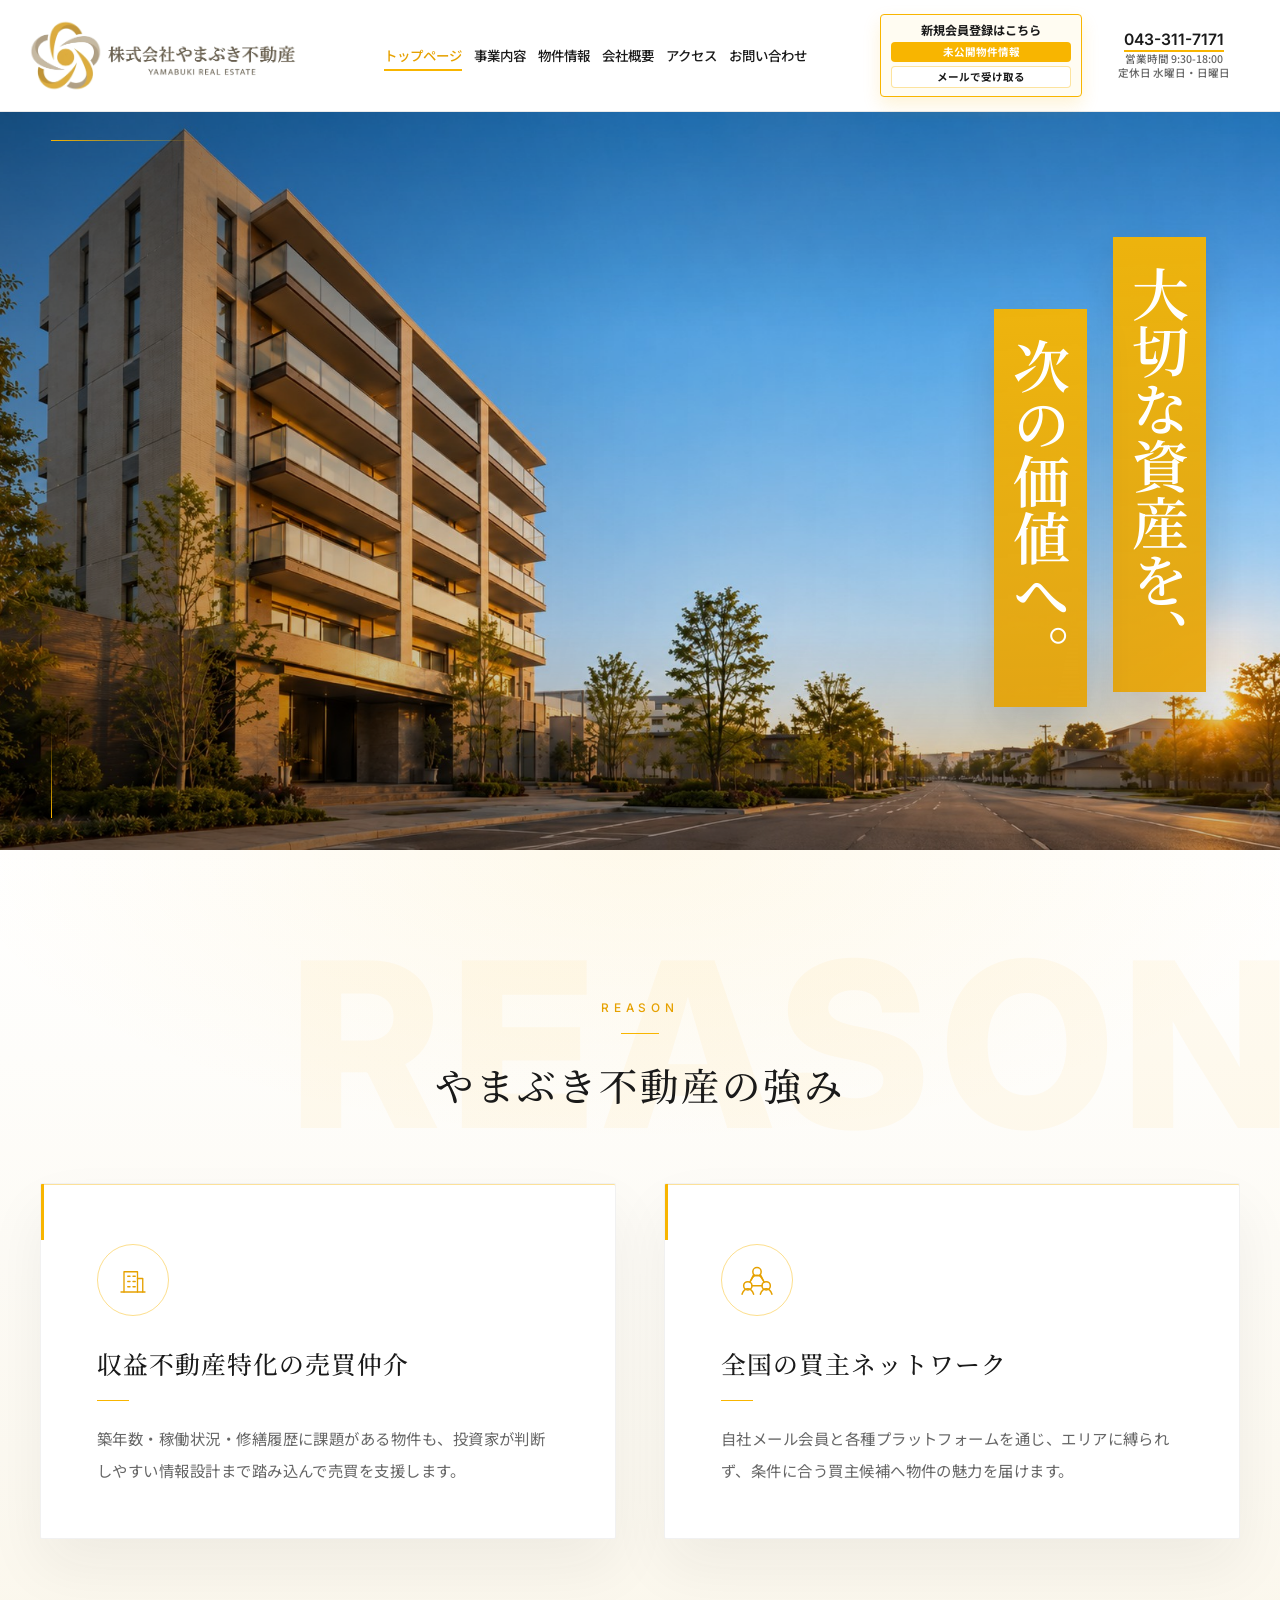
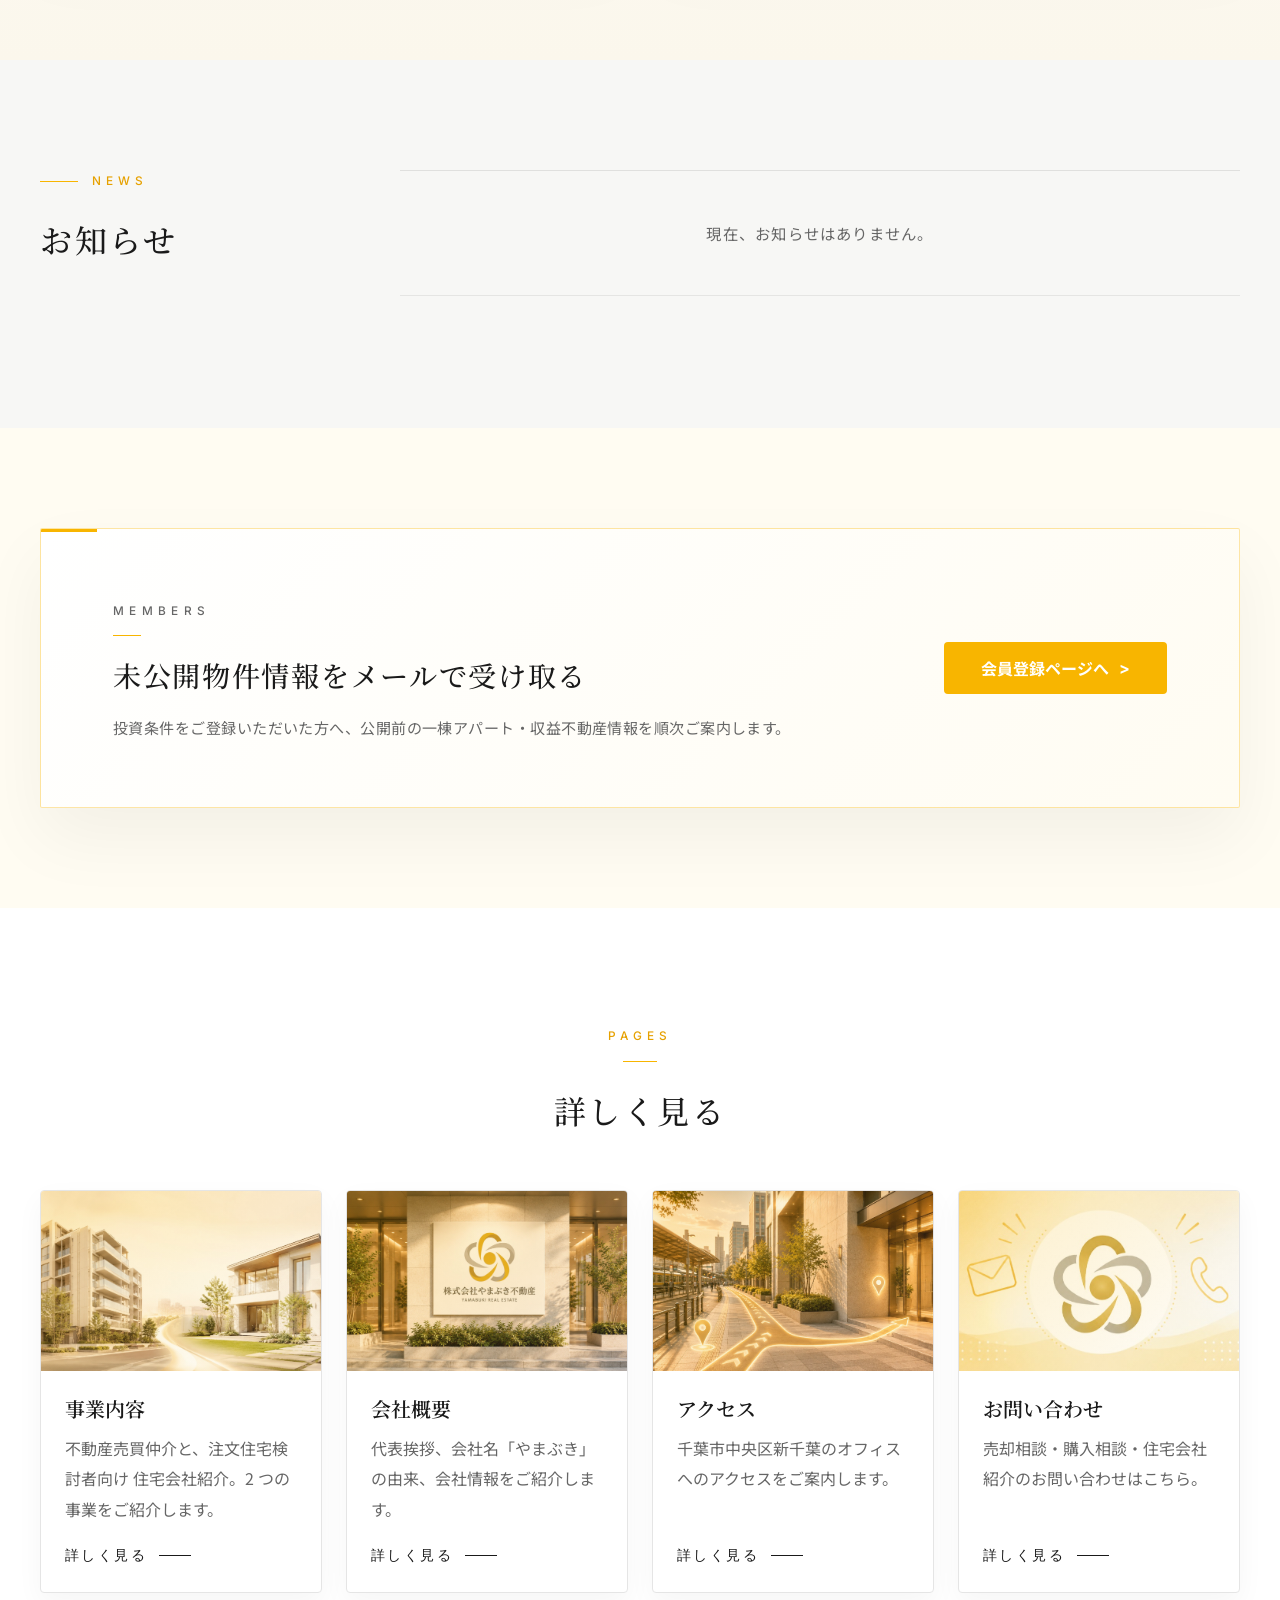
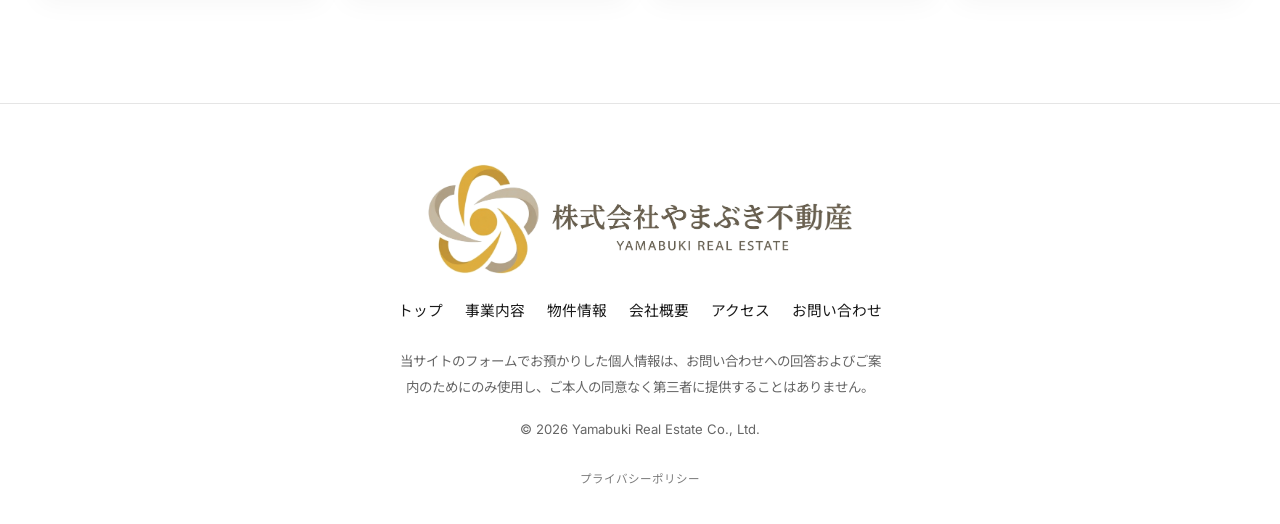
==== commit fb222469: "ローディング・ヒーロー演出・全ページデザイン刷新 主な変更: - 初回訪問のみ表示するブランドローディング画面を追加（観音開きカーテン + ロゴ→ヘッダー変身） - トップヒーローを「ホライズン・オー" ====
--- a/index.html
+++ b/index.html
@@ -41,6 +41,32 @@
     </script>
   </head>
   <body>
+    <div class="loader" data-loader aria-hidden="true">
+      <span class="loader__flash" aria-hidden="true"></span>
+      <div class="loader__curtain loader__curtain--top"></div>
+      <div class="loader__curtain loader__curtain--bottom"></div>
+      <div class="loader__inner">
+        <div class="loader__stage">
+          <span class="loader__rays" aria-hidden="true"></span>
+          <span class="loader__ring loader__ring--outer" aria-hidden="true"></span>
+          <span class="loader__ring loader__ring--mid" aria-hidden="true"></span>
+          <span class="loader__ring loader__ring--inner" aria-hidden="true"></span>
+          <span class="loader__glow" aria-hidden="true"></span>
+          <span class="loader__burst" aria-hidden="true"></span>
+          <span class="loader__sparkle loader__sparkle--1" aria-hidden="true"></span>
+          <span class="loader__sparkle loader__sparkle--2" aria-hidden="true"></span>
+          <span class="loader__sparkle loader__sparkle--3" aria-hidden="true"></span>
+          <span class="loader__sparkle loader__sparkle--4" aria-hidden="true"></span>
+          <span class="loader__sparkle loader__sparkle--5" aria-hidden="true"></span>
+          <span class="loader__sparkle loader__sparkle--6" aria-hidden="true"></span>
+          <span class="loader__sparkle loader__sparkle--7" aria-hidden="true"></span>
+          <span class="loader__sparkle loader__sparkle--8" aria-hidden="true"></span>
+          <img class="loader__logo" src="assets/logo-header-transparent.png" alt="">
+        </div>
+        <p class="loader__brand"><span>YAMABUKI</span><em>REAL ESTATE</em></p>
+        <div class="loader__bar"><i></i></div>
+      </div>
+    </div>
     <header class="site-header" data-header>
       <a class="brand" href="index.html" aria-label="株式会社やまぶき不動産 トップへ">
         <img src="assets/logo-header-transparent.png" alt="株式会社やまぶき不動産">
@@ -75,6 +101,16 @@
 
     <main class="main-offset">
       <section class="hero" id="top" aria-labelledby="hero-title">
+        <div class="hero__media" aria-hidden="true">
+          <div class="hero__zoom">
+            <div class="hero__image"></div>
+          </div>
+        </div>
+        <div class="hero__curtain hero__curtain--top" aria-hidden="true"></div>
+        <div class="hero__curtain hero__curtain--bottom" aria-hidden="true"></div>
+        <span class="hero__horizon" aria-hidden="true"></span>
+        <span class="hero__accent hero__accent--top" aria-hidden="true"></span>
+        <span class="hero__accent hero__accent--side" aria-hidden="true"></span>
         <div class="hero__inner">
           <h1 id="hero-title" class="vertical-title">
             <span>大切な資産を、</span>
@@ -205,6 +241,7 @@
         </nav>
         <p class="privacy-note">当サイトのフォームでお預かりした個人情報は、お問い合わせへの回答およびご案内のためにのみ使用し、ご本人の同意なく第三者に提供することはありません。</p>
         <p class="copyright">&copy; <span data-year></span> Yamabuki Real Estate Co., Ltd.</p>
+        <p class="footer-legal"><a href="privacy.html">プライバシーポリシー</a></p>
       </div>
     </footer>
 
--- a/styles.css
+++ b/styles.css
@@ -237,7 +237,7 @@
 }
 
 .section {
-  padding: 88px 0;
+  padding: 110px 0;
 }
 
 .section--soft {
@@ -259,13 +259,78 @@
 }
 
 .label {
-  margin: 0 0 10px;
+  margin: 0 0 14px;
   color: var(--yamabuki-dark);
   font-family: "Inter", sans-serif;
-  font-size: 0.82rem;
-  font-weight: 600;
-  letter-spacing: 0.02em;
+  font-size: 0.74rem;
+  font-weight: 500;
+  letter-spacing: 0.42em;
   text-transform: uppercase;
+}
+
+.section__head h2,
+.cta-band h2,
+.form-card h2,
+.message-content h2,
+.story-content h2 {
+  font-family: "Noto Serif JP", "Yu Mincho", serif;
+  font-weight: 500;
+  letter-spacing: 0.08em;
+  line-height: 1.5;
+}
+
+.section__head {
+  margin-bottom: 56px;
+}
+
+.section__head--center {
+  text-align: center;
+}
+
+.section__head--center .label {
+  position: relative;
+  display: inline-block;
+  padding-bottom: 14px;
+  margin-bottom: 24px;
+}
+
+.section__head--center .label::after {
+  content: "";
+  position: absolute;
+  left: 50%;
+  bottom: 0;
+  width: 34px;
+  height: 1px;
+  background: var(--yamabuki);
+  transform: translateX(-50%);
+}
+
+.section__head:not(.section__head--center) > .label {
+  position: relative;
+  padding-left: 52px;
+  margin-bottom: 22px;
+}
+
+.section__head:not(.section__head--center) > .label::before {
+  content: "";
+  position: absolute;
+  left: 0;
+  top: 50%;
+  width: 38px;
+  height: 1px;
+  background: var(--yamabuki);
+}
+
+.section__head h2 {
+  font-size: clamp(1.6rem, 2.6vw, 2.2rem);
+}
+
+.section__lead {
+  margin-top: 22px;
+  max-width: 760px;
+  line-height: 2.05;
+  letter-spacing: 0.04em;
+  color: var(--subtext);
 }
 
 h1,
@@ -302,38 +367,64 @@
 }
 
 .button {
+  position: relative;
   display: inline-flex;
   min-height: 50px;
   align-items: center;
   justify-content: center;
   gap: 10px;
-  padding: 14px 32px;
+  padding: 14px 36px;
   border: 1px solid transparent;
   border-radius: 4px;
   font-weight: 700;
   line-height: 1.4;
   cursor: pointer;
-  transition: background-color 0.2s ease, color 0.2s ease, border-color 0.2s ease, transform 0.2s ease;
+  overflow: hidden;
+  isolation: isolate;
+  transition:
+    color 0.5s cubic-bezier(0.16, 1, 0.3, 1),
+    border-color 0.5s cubic-bezier(0.16, 1, 0.3, 1),
+    transform 0.45s cubic-bezier(0.16, 1, 0.3, 1),
+    box-shadow 0.5s cubic-bezier(0.16, 1, 0.3, 1);
 }
 
 .button::after {
   content: ">";
   font-family: "Inter", sans-serif;
+  transform: translateX(0);
+  transition: transform 0.5s cubic-bezier(0.16, 1, 0.3, 1);
+}
+
+.button::before {
+  content: "";
+  position: absolute;
+  inset: 0;
+  background: var(--yamabuki-dark);
+  transform: scaleX(0);
+  transform-origin: left center;
+  transition: transform 0.6s cubic-bezier(0.83, 0, 0.17, 1);
+  z-index: -1;
 }
 
 .button:hover,
 .button:focus-visible {
-  transform: translateY(-2px);
+  transform: translateY(-3px);
+  box-shadow: 0 18px 36px rgba(248, 181, 0, 0.22);
+}
+
+.button:hover::after,
+.button:focus-visible::after {
+  transform: translateX(6px);
+}
+
+.button:hover::before,
+.button:focus-visible::before {
+  transform: scaleX(1);
 }
 
 .button--primary {
   color: #fff;
   background: var(--yamabuki);
-}
-
-.button--primary:hover,
-.button--primary:focus-visible {
-  background: var(--yamabuki-dark);
 }
 
 .button--secondary {
@@ -342,25 +433,173 @@
   border-color: var(--text);
 }
 
+.button--secondary::before {
+  background: var(--text);
+}
+
 .button--secondary:hover,
 .button--secondary:focus-visible {
   color: #fff;
-  background: var(--text);
+  border-color: var(--text);
 }
 
 .hero {
   position: relative;
-  min-height: min(80vh, 720px);
+  min-height: min(82vh, 740px);
   overflow: hidden;
+  background: #f5f2eb;
+}
+
+.hero__media {
+  position: absolute;
+  inset: 0;
+  z-index: 0;
+  overflow: hidden;
+  transform: translate3d(0, calc(var(--scroll-y, 0px) * -0.08), 0);
+  will-change: transform;
+}
+
+.hero__zoom {
+  position: absolute;
+  inset: 0;
+  overflow: hidden;
+}
+
+.hero__image {
+  position: absolute;
+  inset: 0;
+  background-image: url("assets/hero.jpg");
+  background-size: cover;
+  background-position: center;
+  transform: scale(1.12);
+  transition: transform 3.6s cubic-bezier(0.16, 1, 0.3, 1) 0.3s;
+  will-change: transform;
+}
+
+body.is-ready .hero__image {
+  transform: scale(1);
+  animation: hero-breath 26s ease-in-out 5s infinite alternate;
+}
+
+@keyframes hero-breath {
+  0% { transform: scale(1); }
+  100% { transform: scale(1.05) translateX(-1%); }
+}
+
+.hero__curtain {
+  position: absolute;
+  left: 0;
+  right: 0;
+  height: 50%;
+  background: linear-gradient(180deg, #ffffff 0%, #fbf7ec 100%);
+  z-index: 3;
+  will-change: transform;
+  transition: transform 2.2s cubic-bezier(0.83, 0, 0.17, 1) 0.35s;
+}
+
+.hero__curtain--top {
+  top: 0;
+}
+
+.hero__curtain--bottom {
+  bottom: 0;
+  background: linear-gradient(0deg, #ffffff 0%, #fbf7ec 100%);
+}
+
+body.is-ready .hero__curtain--top {
+  transform: translateY(-100%);
+}
+
+body.is-ready .hero__curtain--bottom {
+  transform: translateY(100%);
+}
+
+.hero__horizon {
+  position: absolute;
+  top: 50%;
+  left: 0;
+  right: 0;
+  height: 1px;
+  background: linear-gradient(90deg,
+    transparent 4%,
+    rgba(248, 181, 0, 0.55) 30%,
+    var(--yamabuki) 50%,
+    rgba(248, 181, 0, 0.55) 70%,
+    transparent 96%);
+  z-index: 4;
+  opacity: 0;
+  transform: translateY(-50%) scaleX(0);
+  pointer-events: none;
+  box-shadow: 0 0 12px rgba(248, 181, 0, 0.35);
+}
+
+body.is-ready .hero__horizon {
+  animation: hero-horizon-line 3s cubic-bezier(0.16, 1, 0.3, 1) 0.4s forwards;
+}
+
+@keyframes hero-horizon-line {
+  0% { opacity: 0; transform: translateY(-50%) scaleX(0); }
+  20% { opacity: 1; transform: translateY(-50%) scaleX(1); }
+  68% { opacity: 1; transform: translateY(-50%) scaleX(1); }
+  100% { opacity: 0; transform: translateY(-50%) scaleX(1.05); }
+}
+
+.hero::after {
+  content: "";
+  position: absolute;
+  inset: 0;
   background:
-    linear-gradient(90deg, rgba(0, 0, 0, 0.18), rgba(0, 0, 0, 0.04)),
-    linear-gradient(135deg, rgba(248, 181, 0, 0.22), rgba(255, 255, 255, 0.08)),
-    url("assets/hero.jpg") center / cover;
+    linear-gradient(90deg, rgba(0, 0, 0, 0.32) 0%, rgba(0, 0, 0, 0.08) 50%, rgba(0, 0, 0, 0) 100%),
+    linear-gradient(180deg, rgba(0, 0, 0, 0.18) 0%, transparent 30%, transparent 70%, rgba(0, 0, 0, 0.22) 100%);
+  z-index: 1;
+  pointer-events: none;
+  opacity: 0;
+  transition: opacity 1.4s ease 1.4s;
+}
+
+body.is-ready .hero::after {
+  opacity: 1;
+}
+
+.hero__accent {
+  position: absolute;
+  pointer-events: none;
+  z-index: 6;
+  opacity: 0;
+  transition: opacity 1.2s ease 2.6s, transform 1.4s cubic-bezier(0.16, 1, 0.3, 1) 2.6s;
+}
+
+.hero__accent--top {
+  top: 28px;
+  left: clamp(28px, 4vw, 80px);
+  width: clamp(80px, 12vw, 160px);
+  height: 1px;
+  background: linear-gradient(90deg, var(--yamabuki) 0%, rgba(248, 181, 0, 0) 100%);
+  transform: translateX(-20px);
+}
+
+.hero__accent--side {
+  bottom: 32px;
+  left: clamp(28px, 4vw, 80px);
+  width: 1px;
+  height: clamp(60px, 10vh, 110px);
+  background: linear-gradient(180deg, rgba(248, 181, 0, 0) 0%, var(--yamabuki) 100%);
+  transform: translateY(20px);
+}
+
+body.is-ready .hero__accent {
+  opacity: 1;
+  transform: translate(0, 0);
 }
 
 .hero__inner {
   position: relative;
-  z-index: 1;
+  z-index: 2;
+}
+
+.hero__inner {
+  position: relative;
+  z-index: 2;
   display: grid;
   min-height: min(80vh, 720px);
   align-items: center;
@@ -499,38 +738,57 @@
 
 .news {
   background: var(--gray);
+  padding: 110px 0;
 }
 
 .news-layout {
   display: grid;
-  grid-template-columns: 220px 1fr;
-  gap: 56px;
+  grid-template-columns: 280px 1fr;
+  gap: 80px;
+  align-items: start;
 }
 
 .news-list {
-  border-top: 1px solid var(--border);
+  border-top: 1px solid rgba(26, 26, 26, 0.1);
 }
 
 .news-item {
   display: grid;
-  grid-template-columns: 140px 1fr;
-  gap: 24px;
-  padding: 22px 0;
-  border-bottom: 1px solid var(--border);
+  grid-template-columns: 160px 1fr;
+  gap: 32px;
+  padding: 30px 0;
+  border-bottom: 1px solid rgba(26, 26, 26, 0.08);
+  transition: background-color 0.4s ease;
+}
+
+.news-item:hover {
+  background-color: rgba(248, 181, 0, 0.04);
 }
 
 .news-item time {
-  color: var(--yamabuki-dark);
+  color: var(--subtext);
   font-family: "Inter", sans-serif;
-  font-weight: 600;
+  font-weight: 500;
+  font-size: 0.86rem;
+  letter-spacing: 0.18em;
 }
 
 .news-item p {
   margin: 0;
+  font-size: 0.96rem;
+  letter-spacing: 0.04em;
+  line-height: 1.85;
 }
 
 .news-item--empty {
   grid-template-columns: 1fr;
+  padding: 48px 0;
+}
+
+.news-item--empty p {
+  color: var(--subtext);
+  letter-spacing: 0.08em;
+  text-align: center;
 }
 
 .service-grid,
@@ -543,7 +801,7 @@
 .reason-grid {
   display: grid;
   grid-template-columns: repeat(2, minmax(0, 1fr));
-  gap: 36px;
+  gap: 48px;
 }
 
 #reason {
@@ -551,109 +809,248 @@
 }
 
 #reason.reason-section {
-  padding: 96px 0;
+  position: relative;
+  padding: 140px 0 120px;
   background:
-    radial-gradient(circle at 50% 22%, rgba(248, 181, 0, 0.12), transparent 36%),
-    linear-gradient(135deg, #fff, var(--yamabuki-soft));
+    radial-gradient(ellipse 90% 60% at 50% 0%, rgba(248, 181, 0, 0.08), transparent 60%),
+    linear-gradient(180deg, #fff 0%, #fbf7ec 100%);
+  overflow: hidden;
+}
+
+#reason.reason-section::before {
+  content: "REASON";
+  position: absolute;
+  top: 80px;
+  right: -20px;
+  font-family: "Inter", sans-serif;
+  font-size: clamp(120px, 18vw, 240px);
+  font-weight: 800;
+  color: rgba(248, 181, 0, 0.05);
+  letter-spacing: 0.04em;
+  line-height: 1;
+  pointer-events: none;
+  z-index: 0;
 }
 
 #reason .section__head {
-  margin-bottom: 50px;
+  position: relative;
+  z-index: 1;
+  margin-bottom: 70px;
+}
+
+#reason .section__head .label {
+  position: relative;
+  display: inline-block;
+  padding-bottom: 14px;
+  margin-bottom: 22px;
+  letter-spacing: 0.42em;
+}
+
+#reason .section__head .label::after {
+  content: "";
+  position: absolute;
+  left: 50%;
+  bottom: 0;
+  width: 38px;
+  height: 1px;
+  background: var(--yamabuki);
+  transform: translateX(-50%);
+}
+
+#reason .section__head h2 {
+  font-family: "Noto Serif JP", serif;
+  font-weight: 500;
+  font-size: clamp(1.75rem, 3vw, 2.4rem);
+  letter-spacing: 0.08em;
+  line-height: 1.5;
 }
 
 .reason-card {
   position: relative;
   overflow: hidden;
-  min-height: 260px;
-  padding: 48px 52px;
-  background: rgba(255, 255, 255, 0.94);
-  border-color: rgba(248, 181, 0, 0.28);
-  box-shadow: 0 20px 46px rgba(26, 26, 26, 0.08);
+  min-height: 320px;
+  padding: 60px 56px 52px;
+  background: #fff;
+  border: 1px solid rgba(26, 26, 26, 0.06);
+  border-radius: 2px;
+  box-shadow:
+    0 1px 0 rgba(248, 181, 0, 0.4) inset,
+    0 28px 60px rgba(26, 26, 26, 0.06);
+  z-index: 1;
+}
+
+.reason-card::before {
+  content: "";
+  position: absolute;
+  top: 0;
+  left: 0;
+  width: 3px;
+  height: 56px;
+  background: var(--yamabuki);
+  transition: height 0.6s cubic-bezier(0.16, 1, 0.3, 1);
+}
+
+.reason-card:hover::before {
+  height: 100%;
+}
+
+.reason-card:nth-child(1)::after,
+.reason-card:nth-child(2)::after {
+  content: counter(reason-counter, decimal-leading-zero);
+  position: absolute;
+  top: 32px;
+  right: 40px;
+  font-family: "Inter", sans-serif;
+  font-size: 0.78rem;
+  font-weight: 500;
+  letter-spacing: 0.35em;
+  color: var(--yamabuki-dark);
+}
+
+.reason-grid {
+  counter-reset: reason-counter;
+}
+
+.reason-card {
+  counter-increment: reason-counter;
 }
 
 .reason-icon {
   display: grid;
-  width: 62px;
-  height: 62px;
+  width: 72px;
+  height: 72px;
   place-items: center;
-  margin-bottom: 18px;
+  margin-bottom: 28px;
   color: var(--yamabuki-dark);
+  background: transparent;
+  border: 1px solid rgba(248, 181, 0, 0.45);
+  border-radius: 50%;
+  box-shadow: none;
+  transition: background-color 0.6s ease, border-color 0.6s ease;
+}
+
+.reason-card:hover .reason-icon {
   background: var(--yamabuki-soft);
-  border: 1px solid rgba(248, 181, 0, 0.24);
-  border-radius: 50%;
-  box-shadow: inset 0 0 0 8px rgba(255, 255, 255, 0.58);
+  border-color: var(--yamabuki);
 }
 
 .reason-icon svg {
-  width: 34px;
-  height: 34px;
+  width: 36px;
+  height: 36px;
   fill: none;
   stroke: currentColor;
   stroke-linecap: round;
   stroke-linejoin: round;
-  stroke-width: 2.2;
+  stroke-width: 1.8;
 }
 
 .reason-icon--network svg {
-  width: 38px;
-  height: 38px;
+  width: 40px;
+  height: 40px;
 }
 
 .reason-card .card-number {
-  display: inline-block;
-  margin-bottom: 14px;
-  font-size: 0.95rem;
+  display: none;
 }
 
 .reason-card h3 {
   margin-top: 0;
-  font-size: 1.65rem;
+  margin-bottom: 22px;
+  font-family: "Noto Serif JP", serif;
+  font-weight: 500;
+  font-size: 1.55rem;
+  letter-spacing: 0.04em;
+  line-height: 1.55;
+}
+
+.reason-card h3::after {
+  content: "";
+  display: block;
+  width: 32px;
+  height: 1px;
+  margin-top: 18px;
+  background: var(--yamabuki);
 }
 
 .reason-card p {
-  line-height: 2;
+  margin-bottom: 0;
+  line-height: 2.05;
+  color: var(--subtext);
+  font-size: 0.96rem;
+  letter-spacing: 0.03em;
 }
 
 .overview-intro {
+  position: relative;
   max-width: none;
   margin-inline: auto;
-  padding: 48px 52px;
-  background:
-    linear-gradient(135deg, rgba(255, 252, 242, 0.72), rgba(255, 255, 255, 0.96)),
-    #fff;
-  border: 1px solid rgba(248, 181, 0, 0.22);
-  border-left: 4px solid var(--yamabuki);
-  border-radius: 4px;
-  box-shadow: 0 20px 46px rgba(26, 26, 26, 0.08);
+  margin-bottom: 70px;
+  padding: 0;
+  background: none;
+  border: none;
+  border-left: none;
+  border-radius: 0;
+  box-shadow: none;
+}
+
+.overview-intro .label {
+  position: relative;
+  padding-left: 52px;
+  margin-bottom: 24px;
+}
+
+.overview-intro .label::before {
+  content: "";
+  position: absolute;
+  left: 0;
+  top: 50%;
+  width: 38px;
+  height: 1px;
+  background: var(--yamabuki);
+}
+
+.overview-intro .label::after {
+  display: none;
 }
 
 .overview-intro h2 {
-  font-size: clamp(1.55rem, 2.2vw, 2.15rem);
-  white-space: nowrap;
+  font-family: "Noto Serif JP", serif;
+  font-weight: 500;
+  font-size: clamp(1.7rem, 2.6vw, 2.3rem);
+  letter-spacing: 0.08em;
+  line-height: 1.55;
+  white-space: normal;
+  margin-bottom: 26px;
 }
 
 .overview-intro .section__lead {
-  max-width: 980px;
-  margin: 14px 0 0;
-}
-
-.overview-intro .label::after {
-  display: block;
-  width: 36px;
-  height: 2px;
-  margin-top: 10px;
-  background: var(--yamabuki-dark);
-  content: "";
+  max-width: 880px;
+  margin: 0;
+  font-size: 1rem;
+  line-height: 2.05;
+  letter-spacing: 0.04em;
+  color: var(--subtext);
 }
 
 .overview-grid {
   display: grid;
   grid-template-columns: repeat(2, minmax(0, 1fr));
-  gap: 24px;
+  gap: 40px;
 }
 
 .overview-card {
+  position: relative;
   overflow: hidden;
+  background: #fff;
+  border: 1px solid rgba(26, 26, 26, 0.06);
+  border-radius: 2px;
+  box-shadow: 0 28px 60px rgba(26, 26, 26, 0.06);
+  transition: transform 0.7s cubic-bezier(0.16, 1, 0.3, 1), box-shadow 0.7s ease;
+}
+
+.overview-card:hover {
+  transform: translateY(-8px);
+  box-shadow: 0 40px 84px rgba(248, 181, 0, 0.14);
 }
 
 .overview-card--media {
@@ -662,19 +1059,59 @@
 
 .overview-card__image {
   width: 100%;
-  height: 260px;
+  height: 320px;
   object-fit: cover;
+  transition: transform 1.6s cubic-bezier(0.16, 1, 0.3, 1);
+}
+
+.overview-card:hover .overview-card__image {
+  transform: scale(1.06);
 }
 
 .overview-card__body {
   display: flex;
   min-height: 280px;
   flex-direction: column;
-  padding: 30px;
+  padding: 48px 44px 40px;
+}
+
+.overview-card__body .card-number {
+  font-family: "Inter", sans-serif;
+  font-size: 0.88rem;
+  font-weight: 500;
+  letter-spacing: 0.32em;
+  color: var(--yamabuki-dark);
+  margin-bottom: 14px;
+}
+
+.overview-card__body h3 {
+  font-family: "Noto Serif JP", serif;
+  font-weight: 500;
+  font-size: 1.5rem;
+  letter-spacing: 0.06em;
+  margin-bottom: 18px;
+}
+
+.overview-card__body h3::after {
+  content: "";
+  display: block;
+  width: 30px;
+  height: 1px;
+  margin-top: 16px;
+  background: var(--yamabuki);
+}
+
+.overview-card__body p {
+  margin: 0;
+  color: var(--subtext);
+  font-size: 0.94rem;
+  letter-spacing: 0.03em;
+  line-height: 2;
 }
 
 .overview-card__body .text-link {
   margin-top: auto;
+  padding-top: 28px;
 }
 
 .page-card-grid {
@@ -683,25 +1120,73 @@
 
 .member-banner,
 .cta-band {
+  position: relative;
   display: grid;
   grid-template-columns: minmax(0, 1fr) auto;
-  gap: 28px;
+  gap: 40px;
   align-items: center;
-  padding: 42px;
-  background: var(--yamabuki-soft);
-  border: 1px solid rgba(248, 181, 0, 0.4);
-  border-radius: 4px;
+  padding: 64px 72px;
+  background:
+    linear-gradient(135deg, #fff 0%, var(--yamabuki-soft) 100%);
+  border: 1px solid rgba(248, 181, 0, 0.35);
+  border-radius: 2px;
+  box-shadow: 0 30px 70px rgba(26, 26, 26, 0.05);
+  overflow: hidden;
+}
+
+.member-banner::before,
+.cta-band::before {
+  content: "";
+  position: absolute;
+  top: 0;
+  left: 0;
+  width: 56px;
+  height: 3px;
+  background: var(--yamabuki);
+}
+
+.member-banner .label,
+.cta-band .label {
+  position: relative;
+  display: inline-block;
+  padding-bottom: 12px;
+  margin-bottom: 18px;
+  letter-spacing: 0.45em;
+  font-size: 0.74rem;
+}
+
+.member-banner .label::after,
+.cta-band .label::after {
+  content: "";
+  position: absolute;
+  left: 0;
+  bottom: 0;
+  width: 28px;
+  height: 1px;
+  background: var(--yamabuki);
 }
 
 .member-banner h2,
 .cta-band h2 {
-  margin-bottom: 8px;
+  margin-bottom: 16px;
+  font-family: "Noto Serif JP", serif;
+  font-weight: 500;
+  font-size: clamp(1.4rem, 2.2vw, 1.85rem);
+  letter-spacing: 0.06em;
+  line-height: 1.55;
 }
 
 .member-banner p,
 .cta-band p {
   margin-bottom: 0;
   color: var(--subtext);
+  line-height: 2;
+  font-size: 0.94rem;
+  letter-spacing: 0.03em;
+}
+
+.section--soft {
+  padding: 100px 0;
 }
 
 .link-card {
@@ -754,66 +1239,150 @@
 }
 
 .text-link {
+  position: relative;
   display: inline-flex;
   align-items: center;
-  gap: 8px;
+  gap: 12px;
   margin-top: auto;
+  color: var(--text);
+  font-family: "Inter", sans-serif;
+  font-weight: 500;
+  font-size: 0.86rem;
+  letter-spacing: 0.18em;
+  text-transform: uppercase;
+  transition: color 0.4s ease, gap 0.5s cubic-bezier(0.16, 1, 0.3, 1);
+}
+
+.text-link::after {
+  content: "";
+  width: 32px;
+  height: 1px;
+  background: currentColor;
+  transition: width 0.5s cubic-bezier(0.16, 1, 0.3, 1), background 0.4s ease;
+}
+
+.text-link:hover,
+.text-link:focus-visible {
   color: var(--yamabuki-dark);
-  font-weight: 700;
-}
-
-.text-link::after {
-  content: ">";
-  font-family: "Inter", sans-serif;
+  gap: 20px;
+}
+
+.text-link:hover::after {
+  width: 44px;
 }
 
 .page-hero {
-  min-height: 260px;
+  position: relative;
+  min-height: 380px;
   display: grid;
-  align-items: center;
+  align-items: end;
+  padding: 120px 0 70px;
+  overflow: hidden;
   background:
-    linear-gradient(rgba(255, 252, 242, 0.86), rgba(255, 252, 242, 0.86)),
+    linear-gradient(135deg, rgba(255, 252, 242, 0.92) 0%, rgba(255, 252, 242, 0.78) 100%),
     var(--gray);
   background-size: cover;
   background-position: center;
 }
 
+.page-hero::before {
+  content: "";
+  position: absolute;
+  top: 0;
+  left: 50%;
+  width: 1px;
+  height: 70px;
+  background: linear-gradient(180deg, transparent, var(--yamabuki));
+  opacity: 0.7;
+  transform: translateX(-50%);
+}
+
+.page-hero::after {
+  content: "";
+  position: absolute;
+  inset: auto 0 0 0;
+  height: 1px;
+  background: linear-gradient(90deg, transparent 10%, rgba(248, 181, 0, 0.45) 50%, transparent 90%);
+}
+
+.page-hero .container {
+  position: relative;
+  z-index: 1;
+}
+
 .page-hero--service {
-  background-image: linear-gradient(rgba(255, 252, 242, 0.86), rgba(255, 252, 242, 0.86)), url("assets/page-hero/service.jpg");
+  background-image: linear-gradient(135deg, rgba(255, 252, 242, 0.9) 0%, rgba(255, 252, 242, 0.7) 100%), url("assets/page-hero/service.jpg");
 }
 
 .page-hero--property {
-  background-image: linear-gradient(rgba(255, 252, 242, 0.86), rgba(255, 252, 242, 0.86)), url("assets/page-hero/property.jpg");
+  background-image: linear-gradient(135deg, rgba(255, 252, 242, 0.9) 0%, rgba(255, 252, 242, 0.7) 100%), url("assets/page-hero/property.jpg");
 }
 
 .page-hero--company {
-  background-image: linear-gradient(rgba(255, 252, 242, 0.86), rgba(255, 252, 242, 0.86)), url("assets/page-hero/company.jpg");
+  background-image: linear-gradient(135deg, rgba(255, 252, 242, 0.9) 0%, rgba(255, 252, 242, 0.7) 100%), url("assets/page-hero/company.jpg");
 }
 
 .page-hero--access {
-  background-image: linear-gradient(rgba(255, 252, 242, 0.86), rgba(255, 252, 242, 0.86)), url("assets/page-hero/access.jpg");
+  background-image: linear-gradient(135deg, rgba(255, 252, 242, 0.9) 0%, rgba(255, 252, 242, 0.7) 100%), url("assets/page-hero/access.jpg");
 }
 
 .page-hero--contact {
-  background-image: linear-gradient(rgba(255, 252, 242, 0.86), rgba(255, 252, 242, 0.86)), url("assets/page-hero/contact.jpg");
+  background-image: linear-gradient(135deg, rgba(255, 252, 242, 0.9) 0%, rgba(255, 252, 242, 0.7) 100%), url("assets/page-hero/contact.jpg");
 }
 
 .breadcrumb {
-  margin-bottom: 12px;
+  margin-bottom: 32px;
   color: var(--subtext);
-  font-size: 0.86rem;
+  font-size: 0.78rem;
+  letter-spacing: 0.12em;
 }
 
 .breadcrumb a {
+  color: var(--subtext);
+  transition: color 0.3s ease;
+}
+
+.breadcrumb a:hover {
   color: var(--yamabuki-dark);
 }
 
 .page-hero .label {
-  margin-bottom: 4px;
+  position: relative;
+  display: inline-block;
+  padding-left: 52px;
+  margin-bottom: 22px;
+  font-size: 0.78rem;
+  letter-spacing: 0.5em;
+  color: var(--yamabuki-dark);
+}
+
+.page-hero .label::before {
+  content: "";
+  position: absolute;
+  left: 0;
+  top: 50%;
+  width: 38px;
+  height: 1px;
+  background: var(--yamabuki);
 }
 
 .page-hero h1 {
-  font-size: 2rem;
+  font-family: "Noto Serif JP", serif;
+  font-weight: 500;
+  font-size: clamp(2.2rem, 4.5vw, 3.2rem);
+  letter-spacing: 0.1em;
+  line-height: 1.25;
+  margin-bottom: 0;
+}
+
+.page-hero h1::after {
+  content: "";
+  display: block;
+  width: 40px;
+  height: 1px;
+  margin-top: 26px;
+  background: var(--text);
+  opacity: 0.4;
 }
 
 .service-card {
@@ -830,13 +1399,37 @@
 }
 
 .brokerage-diagram-image {
+  position: relative;
   max-width: 1120px;
   margin: 0 auto;
   overflow: hidden;
-  background: #fffdf6;
-  border: 1px solid rgba(248, 181, 0, 0.22);
-  border-radius: 4px;
-  box-shadow: var(--shadow);
+  background: #fff;
+  border: none;
+  border-radius: 0;
+  box-shadow: 0 40px 90px rgba(26, 26, 26, 0.08);
+  padding: 60px 64px;
+}
+
+.brokerage-diagram-image::before {
+  content: "";
+  position: absolute;
+  top: 24px;
+  left: 24px;
+  width: 40px;
+  height: 40px;
+  border-top: 1px solid var(--yamabuki);
+  border-left: 1px solid var(--yamabuki);
+}
+
+.brokerage-diagram-image::after {
+  content: "";
+  position: absolute;
+  bottom: 24px;
+  right: 24px;
+  width: 40px;
+  height: 40px;
+  border-bottom: 1px solid var(--yamabuki);
+  border-right: 1px solid var(--yamabuki);
 }
 
 .brokerage-diagram-image img {
@@ -1080,19 +1673,44 @@
 
 .flow-card {
   position: relative;
+  padding: 56px 36px 44px;
+  background: #fff;
+  border: 1px solid rgba(26, 26, 26, 0.06);
+  border-radius: 2px;
+  box-shadow: 0 24px 56px rgba(26, 26, 26, 0.05);
+  transition: transform 0.6s cubic-bezier(0.16, 1, 0.3, 1), box-shadow 0.6s ease;
+}
+
+.flow-card::before {
+  content: "";
+  position: absolute;
+  top: 0;
+  left: 36px;
+  width: 28px;
+  height: 1px;
+  background: var(--yamabuki);
 }
 
 .flow-card__badge {
-  display: inline-flex;
-  width: 42px;
-  height: 42px;
-  align-items: center;
-  justify-content: center;
-  color: #fff;
-  background: var(--yamabuki);
-  border-radius: 50%;
+  display: inline-block;
+  width: auto;
+  height: auto;
+  margin-bottom: 18px;
+  padding: 0;
+  color: var(--yamabuki-dark);
+  background: transparent;
+  border-radius: 0;
   font-family: "Inter", sans-serif;
-  font-weight: 600;
+  font-size: 1.05rem;
+  font-weight: 500;
+  letter-spacing: 0.18em;
+}
+
+.flow-card h3 {
+  font-family: "Noto Serif JP", serif;
+  font-weight: 500;
+  letter-spacing: 0.05em;
+  margin-bottom: 14px;
 }
 
 .badge-copy {
@@ -1107,37 +1725,64 @@
 }
 
 .hm-title {
-  margin: 34px 0 16px;
-  font-size: 1.35rem;
+  position: relative;
+  margin: 64px 0 28px;
+  padding-left: 28px;
+  font-family: "Noto Serif JP", serif;
+  font-weight: 500;
+  font-size: 1.3rem;
+  letter-spacing: 0.06em;
+}
+
+.hm-title::before {
+  content: "";
+  position: absolute;
+  left: 0;
+  top: 50%;
+  width: 18px;
+  height: 1px;
+  background: var(--yamabuki);
 }
 
 .hm-grid {
   display: grid;
   grid-template-columns: repeat(6, minmax(0, 1fr));
-  gap: 12px;
+  gap: 8px;
   margin-top: 0;
 }
 
 .hm-logo {
   display: grid;
-  min-height: 64px;
+  min-height: 76px;
   place-items: center;
-  padding: 12px;
+  padding: 14px 10px;
   background: #fff;
-  border: 1px solid var(--yamabuki);
-  border-radius: 4px;
+  border: 1px solid rgba(248, 181, 0, 0.5);
+  border-radius: 0;
   text-align: center;
+  transition: background-color 0.4s ease, transform 0.5s cubic-bezier(0.16, 1, 0.3, 1), border-color 0.4s ease, box-shadow 0.5s ease;
+}
+
+.hm-logo:hover {
+  background: var(--yamabuki-soft);
+  border-color: var(--yamabuki);
+  transform: translateY(-3px);
+  box-shadow: 0 12px 28px rgba(248, 181, 0, 0.18);
 }
 
 .hm-logo__text {
-  font-size: 0.9rem;
-  font-weight: 700;
-  line-height: 1.35;
+  font-size: 0.86rem;
+  font-weight: 500;
+  letter-spacing: 0.02em;
+  line-height: 1.4;
+  color: var(--text);
 }
 
 .note {
   color: var(--subtext);
-  font-size: 0.88rem;
+  font-size: 0.84rem;
+  letter-spacing: 0.02em;
+  margin-top: 24px;
 }
 
 .tags {
@@ -1161,66 +1806,120 @@
 .property-feature-grid {
   display: grid;
   grid-template-columns: repeat(2, minmax(0, 1fr));
-  gap: 24px;
-  margin-top: 32px;
+  gap: 40px;
+  margin-top: 56px;
 }
 
 .property-feature-card {
   position: relative;
   overflow: hidden;
-  min-height: 220px;
-  padding: 34px;
+  min-height: 260px;
+  padding: 60px 48px 48px;
   background: #fff;
-  border: 1px solid rgba(248, 181, 0, 0.32);
-  border-radius: 4px;
-  box-shadow: var(--shadow);
+  border: 1px solid rgba(26, 26, 26, 0.06);
+  border-radius: 2px;
+  box-shadow: 0 28px 60px rgba(26, 26, 26, 0.06);
+  transition: transform 0.7s cubic-bezier(0.16, 1, 0.3, 1), box-shadow 0.7s ease, border-color 0.5s ease;
+}
+
+.property-feature-card:hover {
+  transform: translateY(-10px);
+  box-shadow: 0 40px 80px rgba(248, 181, 0, 0.14);
+  border-color: rgba(248, 181, 0, 0.5);
 }
 
 .property-feature-card::before {
   position: absolute;
-  inset: 0 auto 0 0;
-  width: 6px;
+  top: 0;
+  left: 48px;
+  width: 32px;
+  height: 1px;
   background: var(--yamabuki);
   content: "";
 }
 
 .property-feature-card span {
+  display: inline-block;
+  margin-bottom: 22px;
   color: var(--yamabuki-dark);
   font-family: "Inter", sans-serif;
-  font-weight: 700;
+  font-size: 1.05rem;
+  font-weight: 500;
+  letter-spacing: 0.22em;
 }
 
 .property-feature-card h3 {
-  margin: 10px 0 14px;
-  font-size: 1.65rem;
+  margin: 0 0 22px;
+  font-family: "Noto Serif JP", serif;
+  font-weight: 500;
+  font-size: 1.4rem;
+  letter-spacing: 0.06em;
+  line-height: 1.5;
+}
+
+.property-feature-card h3::after {
+  content: "";
+  display: block;
+  width: 28px;
+  height: 1px;
+  margin-top: 16px;
+  background: var(--yamabuki);
 }
 
 .property-feature-card p {
   margin: 0;
   color: var(--subtext);
+  font-size: 0.94rem;
+  letter-spacing: 0.03em;
+  line-height: 2;
 }
 
 .form-card {
-  padding: 34px;
+  position: relative;
+  padding: 64px 64px 56px;
+  background: #fff;
+  border: 1px solid rgba(26, 26, 26, 0.06);
+  border-radius: 2px;
+  box-shadow: 0 32px 70px rgba(26, 26, 26, 0.06);
+  overflow: hidden;
+}
+
+.form-card::before {
+  content: "";
+  position: absolute;
+  top: 0;
+  left: 0;
+  width: 64px;
+  height: 3px;
+  background: var(--yamabuki);
 }
 
 .form-card + .form-card {
-  margin-top: 32px;
+  margin-top: 48px;
 }
 
 .form-card h2 {
-  margin-bottom: 8px;
+  margin-bottom: 14px;
+  font-family: "Noto Serif JP", serif;
+  font-weight: 500;
+  font-size: 1.5rem;
+  letter-spacing: 0.08em;
+  padding-bottom: 18px;
+  border-bottom: 1px solid rgba(26, 26, 26, 0.08);
 }
 
 .form-card__lead {
-  margin-bottom: 28px;
+  margin-bottom: 36px;
   color: var(--subtext);
+  font-size: 0.94rem;
+  letter-spacing: 0.03em;
+  line-height: 2;
 }
 
 .form-grid {
   display: grid;
   grid-template-columns: repeat(2, minmax(0, 1fr));
-  gap: 18px;
+  gap: 24px;
 }
 
 .form-grid .is-full {
@@ -1229,46 +1928,65 @@
 
 label {
   display: grid;
-  gap: 8px;
+  gap: 10px;
   font-weight: 500;
+  font-size: 0.9rem;
+  letter-spacing: 0.04em;
+  color: var(--text);
 }
 
 input,
 textarea,
 select {
   width: 100%;
-  padding: 13px 14px;
+  padding: 16px 18px;
   color: var(--text);
   background: #fff;
-  border: 1px solid var(--border);
-  border-radius: 4px;
+  border: 1px solid rgba(26, 26, 26, 0.15);
+  border-radius: 2px;
   line-height: 1.5;
+  font-size: 0.95rem;
+  transition: border-color 0.3s ease, box-shadow 0.3s ease, background 0.3s ease;
+}
+
+input::placeholder,
+textarea::placeholder {
+  color: rgba(26, 26, 26, 0.35);
 }
 
 textarea {
   resize: vertical;
+  min-height: 140px;
 }
 
 input:focus,
 textarea:focus,
 select:focus {
-  outline: 2px solid rgba(248, 181, 0, 0.18);
+  outline: none;
   border-color: var(--yamabuki);
+  box-shadow: 0 0 0 4px rgba(248, 181, 0, 0.12);
+  background: #fffdf6;
 }
 
 .form-actions {
   display: flex;
   flex-wrap: wrap;
-  gap: 16px;
+  gap: 20px;
   align-items: center;
-  margin-top: 24px;
+  margin-top: 36px;
+}
+
+.form-actions .button {
+  min-width: 220px;
 }
 
 .form-message {
   min-height: 1.8em;
   margin: 0;
   color: var(--yamabuki-dark);
-  font-weight: 700;
+  font-weight: 600;
+  letter-spacing: 0.04em;
+  font-size: 0.9rem;
 }
 
 .message-section {
@@ -1319,11 +2037,12 @@
 .prose {
   color: var(--text);
   font-size: 1rem;
-  line-height: 2;
+  line-height: 2.1;
+  letter-spacing: 0.04em;
 }
 
 .prose p {
-  margin-bottom: 1.35em;
+  margin-bottom: 1.5em;
 }
 
 .signature {
@@ -1347,20 +2066,26 @@
 
 .company-list {
   overflow: hidden;
-  background: #fff;
-  border: 1px solid var(--border);
-  border-radius: 4px;
+  background: transparent;
+  border: none;
+  border-radius: 0;
+  border-top: 1px solid rgba(26, 26, 26, 0.12);
 }
 
 .company-list div {
   display: grid;
-  grid-template-columns: 200px 1fr;
-  min-height: 66px;
-  border-bottom: 1px solid var(--border);
+  grid-template-columns: 220px 1fr;
+  min-height: 70px;
+  border-bottom: 1px solid rgba(26, 26, 26, 0.08);
+  transition: background-color 0.4s ease;
+}
+
+.company-list div:hover {
+  background-color: rgba(248, 181, 0, 0.04);
 }
 
 .company-list div:last-child {
-  border-bottom: 0;
+  border-bottom: 1px solid rgba(26, 26, 26, 0.12);
 }
 
 .company-list dt,
@@ -1368,97 +2093,181 @@
   display: flex;
   align-items: center;
   margin: 0;
-  padding: 18px 24px;
+  padding: 22px 28px;
 }
 
 .company-list dt {
-  background: var(--yamabuki-soft);
-  font-weight: 700;
+  background: transparent;
+  font-family: "Inter", sans-serif;
+  font-weight: 500;
+  font-size: 0.78rem;
+  letter-spacing: 0.22em;
+  text-transform: uppercase;
+  color: var(--yamabuki-dark);
+  position: relative;
+}
+
+.company-list dt::before {
+  content: "";
+  position: absolute;
+  left: 0;
+  top: 50%;
+  width: 14px;
+  height: 1px;
+  background: var(--yamabuki);
+}
+
+.company-list dt {
+  padding-left: 50px;
+}
+
+.company-list dd {
+  font-size: 0.96rem;
+  letter-spacing: 0.04em;
+  line-height: 1.85;
 }
 
 .map-frame {
+  position: relative;
   overflow: hidden;
-  border: 1px solid var(--border);
-  border-radius: 4px;
-  box-shadow: var(--shadow);
+  border: none;
+  border-radius: 0;
+  box-shadow: 0 36px 80px rgba(26, 26, 26, 0.12);
+}
+
+.map-frame::before {
+  content: "";
+  position: absolute;
+  top: -1px;
+  left: -1px;
+  width: 60px;
+  height: 60px;
+  border-top: 2px solid var(--yamabuki);
+  border-left: 2px solid var(--yamabuki);
+  z-index: 2;
+  pointer-events: none;
+}
+
+.map-frame::after {
+  content: "";
+  position: absolute;
+  bottom: -1px;
+  right: -1px;
+  width: 60px;
+  height: 60px;
+  border-bottom: 2px solid var(--yamabuki);
+  border-right: 2px solid var(--yamabuki);
+  z-index: 2;
+  pointer-events: none;
 }
 
 .office-section {
   position: relative;
   overflow: hidden;
-  background:
-    linear-gradient(135deg, rgba(255, 252, 242, 0.82), rgba(255, 255, 255, 0.96)),
-    #fff;
+  padding: 120px 0;
+  background: #fff;
+}
+
+.office-section::before {
+  content: "OFFICE";
+  position: absolute;
+  top: 60px;
+  left: -20px;
+  font-family: "Inter", sans-serif;
+  font-size: clamp(120px, 18vw, 240px);
+  font-weight: 800;
+  color: rgba(248, 181, 0, 0.05);
+  letter-spacing: 0.04em;
+  line-height: 1;
+  pointer-events: none;
+  z-index: 0;
 }
 
 .office-section::after {
-  position: absolute;
-  top: 0;
-  right: -120px;
-  width: 420px;
-  height: 220px;
-  border-top: 2px solid rgba(248, 181, 0, 0.42);
-  transform: rotate(-34deg);
-  content: "";
+  display: none;
 }
 
 .office-section .section__head {
   position: relative;
   z-index: 1;
   max-width: none;
-}
-
-.office-section .label::after {
-  display: block;
-  width: 42px;
-  height: 2px;
-  margin-top: 10px;
-  background: var(--yamabuki-dark);
-  content: "";
+  margin-bottom: 56px;
+}
+
+.office-section .label {
+  position: relative;
+  padding-left: 52px;
+  letter-spacing: 0.5em;
+}
+
+.office-section .label::before {
+  content: "";
+  position: absolute;
+  left: 0;
+  top: 50%;
+  width: 38px;
+  height: 1px;
+  background: var(--yamabuki);
 }
 
 .office-grid {
   position: relative;
   z-index: 1;
-  gap: 28px;
+  gap: 32px;
 }
 
 .office-grid .info-card {
   display: grid;
-  grid-template-columns: 108px 1fr;
-  gap: 28px;
-  min-height: 250px;
-  padding: 42px;
-  box-shadow: var(--shadow);
+  grid-template-columns: 84px 1fr;
+  gap: 32px;
+  align-items: center;
+  min-height: 220px;
+  padding: 48px 52px;
+  border: 1px solid rgba(26, 26, 26, 0.06);
+  border-radius: 2px;
+  background: #fff;
+  box-shadow: 0 24px 60px rgba(26, 26, 26, 0.06);
+  transition: transform 0.6s cubic-bezier(0.16, 1, 0.3, 1), box-shadow 0.6s ease;
 }
 
 .office-grid .info-card h3 {
   position: relative;
   margin-top: 0;
-  margin-bottom: 30px;
-  font-size: 1.65rem;
+  margin-bottom: 22px;
+  font-family: "Noto Serif JP", serif;
+  font-weight: 500;
+  font-size: 1.35rem;
+  letter-spacing: 0.06em;
 }
 
 .office-grid .info-card h3::after {
   position: absolute;
-  bottom: -14px;
+  bottom: -10px;
   left: 0;
-  width: 40px;
-  height: 2px;
-  background: var(--yamabuki-dark);
-  content: "";
+  width: 28px;
+  height: 1px;
+  background: var(--yamabuki);
+  content: "";
+}
+
+.office-grid .info-card p {
+  font-size: 0.94rem;
+  letter-spacing: 0.03em;
+  line-height: 2;
+  color: var(--subtext);
 }
 
 .office-icon {
   position: relative;
   display: inline-grid;
-  width: 70px;
-  height: 70px;
+  width: 80px;
+  height: 80px;
   place-items: center;
   color: var(--yamabuki-dark);
-  background: var(--yamabuki-soft);
+  background: transparent;
+  border: 1px solid rgba(248, 181, 0, 0.5);
   border-radius: 50%;
-  box-shadow: 0 0 0 12px rgba(248, 181, 0, 0.08);
+  box-shadow: none;
 }
 
 .office-icon::before {
@@ -1489,23 +2298,84 @@
 
 .hours-box,
 .tel-box {
+  position: relative;
   display: grid;
   justify-items: center;
-  gap: 10px;
-  padding: 34px;
-  background: var(--yamabuki-soft);
-  border: 1px solid rgba(248, 181, 0, 0.4);
-  border-radius: 4px;
+  gap: 14px;
+  padding: 64px 48px;
+  background: #fff;
+  border: 1px solid rgba(248, 181, 0, 0.3);
+  border-radius: 2px;
   text-align: center;
+  box-shadow: 0 30px 70px rgba(26, 26, 26, 0.06);
+  overflow: hidden;
+}
+
+.hours-box::before,
+.tel-box::before {
+  content: "";
+  position: absolute;
+  top: 0;
+  left: 50%;
+  width: 60px;
+  height: 3px;
+  background: var(--yamabuki);
+  transform: translateX(-50%);
+}
+
+.hours-box .label,
+.tel-box .label {
+  position: relative;
+  padding-bottom: 14px;
+  margin-bottom: 8px;
+}
+
+.hours-box .label::after,
+.tel-box .label::after {
+  content: "";
+  position: absolute;
+  left: 50%;
+  bottom: 0;
+  width: 28px;
+  height: 1px;
+  background: var(--yamabuki);
+  transform: translateX(-50%);
+}
+
+.hours-box h2,
+.tel-box h2 {
+  font-family: "Noto Serif JP", serif;
+  font-weight: 500;
+  font-size: 1.55rem;
+  letter-spacing: 0.08em;
+  margin-bottom: 16px;
+}
+
+.hours-box p,
+.tel-box > p {
+  margin: 0;
+  font-size: 0.95rem;
+  letter-spacing: 0.05em;
+  color: var(--subtext);
+  line-height: 2;
 }
 
 .tel-box a {
   color: var(--text);
-  border-bottom: 3px solid var(--yamabuki);
+  border-bottom: 1px solid var(--yamabuki);
+  padding-bottom: 6px;
+  margin-top: 8px;
   font-family: "Inter", sans-serif;
-  font-size: 2rem;
-  font-weight: 600;
+  font-size: 2.4rem;
+  font-weight: 500;
+  letter-spacing: 0.08em;
   line-height: 1.2;
+  transition: color 0.3s ease, border-color 0.3s ease;
+}
+
+.tel-box a:hover {
+  color: var(--yamabuki-dark);
+  border-color: var(--yamabuki-dark);
 }
 
 .site-footer {
@@ -1557,15 +2427,193 @@
   font-size: 0.82rem;
 }
 
+.footer-legal {
+  margin: 8px 0 0;
+  font-size: 0.72rem;
+  text-align: center;
+  color: var(--subtext);
+  opacity: 0.85;
+}
+
+.footer-legal a {
+  color: var(--subtext);
+  text-decoration: none;
+  border-bottom: 1px solid transparent;
+  transition: color 0.3s ease, border-color 0.3s ease;
+}
+
+.footer-legal a:hover,
+.footer-legal a:focus-visible {
+  color: var(--yamabuki-dark);
+  border-bottom-color: var(--yamabuki-dark);
+}
+
+.privacy-content {
+  max-width: 820px;
+  margin-inline: auto;
+}
+
+.privacy-content h3 {
+  margin-top: 36px;
+  margin-bottom: 12px;
+  padding-left: 12px;
+  border-left: 3px solid var(--yamabuki);
+  font-size: 1.1rem;
+}
+
+.privacy-content ul {
+  padding-left: 1.4em;
+  margin: 8px 0 16px;
+}
+
+.privacy-content ul li {
+  margin: 4px 0;
+  color: var(--subtext);
+}
+
+.privacy-content .company-list {
+  margin-top: 16px;
+}
+
+.privacy-date {
+  margin-top: 36px;
+  text-align: right;
+  color: var(--subtext);
+  font-size: 0.9rem;
+}
+
+.visually-hidden {
+  position: absolute;
+  width: 1px;
+  height: 1px;
+  padding: 0;
+  margin: -1px;
+  overflow: hidden;
+  clip: rect(0, 0, 0, 0);
+  white-space: nowrap;
+  border: 0;
+}
+
 .fade-in {
   opacity: 0;
-  transform: translateY(20px);
-  transition: opacity 0.6s ease, transform 0.6s ease;
+  transform: translateY(40px);
+  filter: blur(6px);
+  transition:
+    opacity 1.4s cubic-bezier(0.16, 1, 0.3, 1),
+    transform 1.6s cubic-bezier(0.16, 1, 0.3, 1),
+    filter 1.2s cubic-bezier(0.16, 1, 0.3, 1);
+  will-change: opacity, transform, filter;
 }
 
 .fade-in.is-visible {
   opacity: 1;
   transform: translateY(0);
+  filter: blur(0);
+}
+
+.fade-in.fade-in--left {
+  transform: translateX(-40px);
+}
+.fade-in.fade-in--left.is-visible {
+  transform: translateX(0);
+}
+.fade-in.fade-in--right {
+  transform: translateX(40px);
+}
+.fade-in.fade-in--right.is-visible {
+  transform: translateX(0);
+}
+
+.reason-card,
+.link-card,
+.member-banner {
+  transition:
+    transform 0.7s cubic-bezier(0.16, 1, 0.3, 1),
+    box-shadow 0.7s cubic-bezier(0.16, 1, 0.3, 1),
+    border-color 0.5s ease;
+  will-change: transform;
+}
+
+.reason-card:hover,
+.link-card:hover,
+.member-banner:hover {
+  transform: translateY(-12px);
+  box-shadow:
+    0 36px 72px rgba(248, 181, 0, 0.18),
+    0 20px 40px rgba(26, 26, 26, 0.08);
+  border-color: rgba(248, 181, 0, 0.5);
+}
+
+.fade-in.is-visible.reason-card:hover,
+.fade-in.is-visible.link-card:hover,
+.fade-in.is-visible.member-banner:hover {
+  transform: translateY(-12px);
+}
+
+.link-card {
+  position: relative;
+}
+
+.link-card__image {
+  transition: transform 1.4s cubic-bezier(0.16, 1, 0.3, 1);
+  will-change: transform;
+}
+
+.link-card:hover .link-card__image {
+  transform: scale(1.08);
+}
+
+.link-card .text-link,
+.reason-card .text-link {
+  transition: gap 0.4s cubic-bezier(0.16, 1, 0.3, 1), color 0.3s ease;
+}
+
+.link-card:hover .text-link,
+.reason-card:hover .text-link {
+  gap: 14px;
+  color: var(--yamabuki-dark);
+}
+
+.reason-card::after,
+.link-card::after,
+.member-banner::after {
+  content: "";
+  position: absolute;
+  inset: 0;
+  border-radius: inherit;
+  pointer-events: none;
+  background: radial-gradient(circle at var(--mx, 50%) var(--my, 50%),
+    rgba(248, 181, 0, 0.18) 0%,
+    rgba(248, 181, 0, 0) 50%);
+  opacity: 0;
+  transition: opacity 0.6s ease;
+  z-index: 0;
+}
+
+.reason-card:hover::after,
+.link-card:hover::after,
+.member-banner:hover::after {
+  opacity: 1;
+}
+
+.reason-card > *,
+.link-card > *,
+.member-banner > * {
+  position: relative;
+  z-index: 1;
+}
+
+html {
+  scroll-padding-top: 110px;
+}
+
+@media (prefers-reduced-motion: reduce) {
+  .fade-in {
+    opacity: 1;
+    transform: none;
+    filter: none;
+    transition: none;
+  }
 }
 
 @media (max-width: 1280px) {
@@ -1897,3 +2945,570 @@
     font-size: 1.55rem;
   }
 }
+
+.loader {
+  position: fixed;
+  inset: 0;
+  z-index: 9999;
+  display: flex;
+  align-items: center;
+  justify-content: center;
+  visibility: visible;
+  pointer-events: auto;
+  background:
+    radial-gradient(ellipse at center, rgba(255, 252, 242, 1) 0%, rgba(255, 255, 255, 1) 70%);
+}
+
+.loader.is-hidden {
+  visibility: hidden;
+  pointer-events: none;
+  transition: visibility 0s 2s;
+}
+
+.loader__curtain {
+  position: absolute;
+  left: 0;
+  right: 0;
+  height: 50%;
+  background:
+    linear-gradient(180deg, rgba(255, 255, 255, 1) 0%, rgba(255, 252, 242, 1) 100%);
+  transition: transform 1.8s cubic-bezier(0.83, 0, 0.17, 1) 0.3s,
+              opacity 1.3s ease 0.5s;
+  will-change: transform, opacity;
+}
+
+.loader__curtain--top {
+  top: 0;
+}
+.loader__curtain--bottom {
+  bottom: 0;
+  background:
+    linear-gradient(0deg, rgba(255, 255, 255, 1) 0%, rgba(255, 252, 242, 1) 100%);
+}
+
+.loader__curtain--top::after,
+.loader__curtain--bottom::before {
+  content: "";
+  position: absolute;
+  left: 0;
+  right: 0;
+  height: 2px;
+  background: linear-gradient(90deg, transparent, var(--yamabuki) 50%, transparent);
+  opacity: 0;
+  animation: loader-line 1.6s ease-out 0.9s forwards;
+}
+.loader__curtain--top::after { bottom: 0; }
+.loader__curtain--bottom::before { top: 0; }
+
+.loader.is-hidden .loader__curtain--top {
+  transform: translateY(-100%);
+  opacity: 0;
+}
+.loader.is-hidden .loader__curtain--bottom {
+  transform: translateY(100%);
+  opacity: 0;
+}
+
+.loader.is-hidden .loader__rays,
+.loader.is-hidden .loader__ring,
+.loader.is-hidden .loader__glow,
+.loader.is-hidden .loader__burst,
+.loader.is-hidden .loader__sparkle {
+  opacity: 0;
+  transition: opacity 0.8s cubic-bezier(0.4, 0, 0.2, 1);
+}
+
+.loader.is-hidden .loader__brand {
+  opacity: 0;
+  transform: translateY(-10px);
+  transition: opacity 0.7s cubic-bezier(0.4, 0, 0.2, 1),
+              transform 0.9s cubic-bezier(0.4, 0, 0.2, 1);
+}
+
+.loader.is-hidden .loader__bar {
+  opacity: 0;
+  transform: translateY(-6px);
+  transition: opacity 0.6s ease, transform 0.7s ease;
+}
+
+.loader__logo {
+  --logo-dx: 0px;
+  --logo-dy: 0px;
+  --logo-scale: 1;
+}
+
+.loader.is-morphing .loader__logo {
+  animation: none;
+  opacity: 1;
+  transform: translate(var(--logo-dx), var(--logo-dy)) scale(var(--logo-scale));
+  transition: transform 1.6s cubic-bezier(0.76, 0, 0.24, 1),
+              opacity 0.6s ease 1.2s;
+}
+
+.loader.is-hidden .loader__logo {
+  opacity: 0;
+}
+
+.brand img {
+  opacity: 0;
+  transition: opacity 0.6s ease 1.1s;
+}
+
+body.is-ready .brand img {
+  opacity: 1;
+}
+
+.main-offset,
+.site-footer {
+  opacity: 0;
+  transition: opacity 1.4s cubic-bezier(0.16, 1, 0.3, 1) 0.5s;
+}
+
+body.is-ready .main-offset,
+body.is-ready .site-footer {
+  opacity: 1;
+}
+
+.vertical-title span {
+  display: block;
+  opacity: 0;
+  transform: translateY(70px);
+  letter-spacing: 0.5em;
+  transition:
+    opacity 1.8s cubic-bezier(0.16, 1, 0.3, 1),
+    transform 2s cubic-bezier(0.16, 1, 0.3, 1),
+    letter-spacing 2s cubic-bezier(0.16, 1, 0.3, 1);
+}
+
+body.is-ready .vertical-title span {
+  opacity: 1;
+  transform: translateY(0);
+  letter-spacing: 0;
+}
+
+body.is-ready .vertical-title span:nth-child(1) {
+  transition-delay: 2s;
+}
+
+body.is-ready .vertical-title span:nth-child(2) {
+  transition-delay: 2.35s;
+}
+
+.hero__inner {
+  opacity: 0;
+  transition: opacity 1.2s cubic-bezier(0.16, 1, 0.3, 1) 0.9s;
+}
+
+body.is-ready .hero__inner {
+  opacity: 1;
+}
+
+.loader__inner {
+  position: relative;
+  z-index: 1;
+  display: flex;
+  flex-direction: column;
+  align-items: center;
+  gap: 32px;
+  animation: loader-fade-in 0.6s ease both;
+}
+
+.loader__stage {
+  position: relative;
+  width: 360px;
+  height: 360px;
+  display: flex;
+  align-items: center;
+  justify-content: center;
+}
+
+.loader__ring {
+  position: absolute;
+  top: 50%;
+  left: 50%;
+  border-radius: 50%;
+  pointer-events: none;
+  opacity: 0;
+  transform-origin: center;
+}
+
+.loader__ring--outer {
+  width: 360px;
+  height: 360px;
+  border: 1px solid rgba(248, 181, 0, 0.22);
+  border-top-color: var(--yamabuki);
+  border-right-color: var(--yamabuki);
+  animation:
+    loader-ring-spin 4s linear infinite,
+    loader-ring-in 0.7s ease 0.2s forwards;
+}
+
+.loader__ring--mid {
+  width: 290px;
+  height: 290px;
+  border: 1px dashed rgba(248, 181, 0, 0.4);
+  animation:
+    loader-ring-spin 9s linear infinite reverse,
+    loader-ring-in 0.7s ease 0.4s forwards;
+}
+
+.loader__ring--inner {
+  width: 240px;
+  height: 240px;
+  border: 2px solid transparent;
+  border-top-color: var(--yamabuki-dark);
+  border-bottom-color: var(--yamabuki-dark);
+  animation:
+    loader-ring-spin 2.4s cubic-bezier(0.65, 0, 0.35, 1) infinite,
+    loader-ring-in 0.7s ease 0.5s forwards;
+}
+
+.loader__glow {
+  position: absolute;
+  top: 50%;
+  left: 50%;
+  width: 420px;
+  height: 420px;
+  border-radius: 50%;
+  background: radial-gradient(circle,
+    rgba(248, 181, 0, 0.55) 0%,
+    rgba(248, 181, 0, 0.25) 25%,
+    rgba(248, 181, 0, 0.05) 55%,
+    rgba(248, 181, 0, 0) 75%);
+  transform: translate(-50%, -50%) scale(0.5);
+  opacity: 0;
+  filter: blur(6px);
+  animation: loader-glow 2.4s ease-in-out infinite;
+  pointer-events: none;
+  z-index: 0;
+}
+
+.loader__sparkle {
+  position: absolute;
+  width: 6px;
+  height: 6px;
+  border-radius: 50%;
+  background: var(--yamabuki);
+  box-shadow: 0 0 12px var(--yamabuki), 0 0 24px rgba(248, 181, 0, 0.6);
+  opacity: 0;
+  pointer-events: none;
+}
+
+.loader__sparkle--1 {
+  top: 12%; left: 16%;
+  width: 8px; height: 8px;
+  animation: loader-sparkle 2.2s ease-in-out 0.6s infinite;
+}
+.loader__sparkle--2 {
+  top: 16%; right: 14%;
+  width: 5px; height: 5px;
+  animation: loader-sparkle 2.2s ease-in-out 1.0s infinite;
+}
+.loader__sparkle--3 {
+  bottom: 18%; left: 10%;
+  width: 6px; height: 6px;
+  animation: loader-sparkle 2.2s ease-in-out 1.4s infinite;
+}
+.loader__sparkle--4 {
+  bottom: 12%; right: 16%;
+  width: 7px; height: 7px;
+  animation: loader-sparkle 2.2s ease-in-out 0.8s infinite;
+}
+.loader__sparkle--5 {
+  top: 50%; left: 4%;
+  width: 5px; height: 5px;
+  animation: loader-sparkle 2.2s ease-in-out 1.2s infinite;
+}
+.loader__sparkle--6 {
+  top: 50%; right: 4%;
+  width: 4px; height: 4px;
+  animation: loader-sparkle 2.2s ease-in-out 1.6s infinite;
+}
+.loader__sparkle--7 {
+  top: 8%; left: 50%;
+  width: 4px; height: 4px;
+  animation: loader-sparkle 2.2s ease-in-out 1.8s infinite;
+}
+.loader__sparkle--8 {
+  bottom: 6%; left: 50%;
+  width: 5px; height: 5px;
+  animation: loader-sparkle 2.2s ease-in-out 0.4s infinite;
+}
+
+.loader__rays {
+  position: absolute;
+  top: 50%;
+  left: 50%;
+  width: 600px;
+  height: 600px;
+  transform: translate(-50%, -50%) rotate(0deg);
+  pointer-events: none;
+  opacity: 0;
+  background: conic-gradient(
+    from 0deg,
+    rgba(248, 181, 0, 0) 0deg,
+    rgba(248, 181, 0, 0.28) 8deg,
+    rgba(248, 181, 0, 0) 25deg,
+    rgba(248, 181, 0, 0) 38deg,
+    rgba(248, 181, 0, 0.22) 46deg,
+    rgba(248, 181, 0, 0) 63deg,
+    rgba(248, 181, 0, 0) 80deg,
+    rgba(248, 181, 0, 0.28) 90deg,
+    rgba(248, 181, 0, 0) 110deg,
+    rgba(248, 181, 0, 0) 130deg,
+    rgba(248, 181, 0, 0.22) 138deg,
+    rgba(248, 181, 0, 0) 158deg,
+    rgba(248, 181, 0, 0) 175deg,
+    rgba(248, 181, 0, 0.28) 185deg,
+    rgba(248, 181, 0, 0) 205deg,
+    rgba(248, 181, 0, 0) 225deg,
+    rgba(248, 181, 0, 0.22) 233deg,
+    rgba(248, 181, 0, 0) 253deg,
+    rgba(248, 181, 0, 0) 270deg,
+    rgba(248, 181, 0, 0.28) 280deg,
+    rgba(248, 181, 0, 0) 300deg,
+    rgba(248, 181, 0, 0) 320deg,
+    rgba(248, 181, 0, 0.22) 328deg,
+    rgba(248, 181, 0, 0) 348deg,
+    rgba(248, 181, 0, 0) 360deg
+  );
+  -webkit-mask-image: radial-gradient(circle, transparent 18%, black 30%, black 75%, transparent 100%);
+  mask-image: radial-gradient(circle, transparent 18%, black 30%, black 75%, transparent 100%);
+  filter: blur(1px);
+  animation:
+    loader-rays-spin 16s linear infinite,
+    loader-rays-in 1.2s ease 0.3s forwards;
+  z-index: 0;
+}
+
+.loader__burst {
+  position: absolute;
+  top: 50%;
+  left: 50%;
+  width: 60px;
+  height: 60px;
+  border-radius: 50%;
+  background: radial-gradient(circle, rgba(255, 255, 255, 0.9) 0%, rgba(248, 181, 0, 0.6) 40%, rgba(248, 181, 0, 0) 100%);
+  transform: translate(-50%, -50%) scale(0);
+  pointer-events: none;
+  z-index: 1;
+  animation: loader-burst 1.4s cubic-bezier(0.16, 1, 0.3, 1) 0.3s forwards;
+}
+
+.loader__flash {
+  position: absolute;
+  inset: 0;
+  background: radial-gradient(circle at center, rgba(248, 181, 0, 0.85) 0%, rgba(248, 181, 0, 0) 70%);
+  pointer-events: none;
+  opacity: 0;
+  z-index: 5;
+}
+
+.loader__flash {
+  display: none;
+}
+
+.loader__logo {
+  position: relative;
+  z-index: 2;
+  width: 280px;
+  height: auto;
+  opacity: 0;
+  filter: drop-shadow(0 14px 36px rgba(248, 181, 0, 0.4))
+          drop-shadow(0 4px 12px rgba(0, 0, 0, 0.08));
+  animation: loader-logo-in 1.3s cubic-bezier(0.34, 1.56, 0.64, 1) 0.2s both;
+}
+
+.loader__brand {
+  margin: 0;
+  display: flex;
+  flex-direction: column;
+  align-items: center;
+  gap: 8px;
+  font-family: "Inter", sans-serif;
+  text-align: center;
+}
+
+.loader__brand span {
+  display: inline-block;
+  font-size: 1.25rem;
+  font-weight: 700;
+  letter-spacing: 0.7em;
+  padding-left: 0.7em;
+  color: var(--text);
+  opacity: 0;
+  animation: loader-text-in 1s cubic-bezier(0.16, 1, 0.3, 1) 0.9s both;
+  background: linear-gradient(90deg, var(--text) 0%, var(--yamabuki-dark) 50%, var(--text) 100%);
+  background-size: 200% 100%;
+  -webkit-background-clip: text;
+  background-clip: text;
+  -webkit-text-fill-color: transparent;
+  animation:
+    loader-text-in 1s cubic-bezier(0.16, 1, 0.3, 1) 0.9s both,
+    loader-text-shine 3s ease-in-out 1.5s infinite;
+}
+
+.loader__brand em {
+  display: inline-block;
+  font-style: normal;
+  font-size: 0.78rem;
+  font-weight: 500;
+  letter-spacing: 0.48em;
+  padding-left: 0.48em;
+  color: var(--yamabuki-dark);
+  opacity: 0;
+  animation: loader-text-in 1s cubic-bezier(0.16, 1, 0.3, 1) 1.2s both;
+}
+
+.loader__bar {
+  position: relative;
+  width: 280px;
+  height: 3px;
+  background: rgba(248, 181, 0, 0.18);
+  border-radius: 3px;
+  overflow: hidden;
+  margin-top: 4px;
+  opacity: 0;
+  animation: loader-fade-in 0.6s ease 0.6s forwards;
+  box-shadow: 0 0 12px rgba(248, 181, 0, 0.15);
+}
+
+.loader__bar i {
+  position: absolute;
+  inset: 0 auto 0 0;
+  width: 0%;
+  background: linear-gradient(90deg, var(--yamabuki) 0%, var(--yamabuki-dark) 50%, var(--yamabuki) 100%);
+  border-radius: 3px;
+  animation: loader-bar-fill 2.5s cubic-bezier(0.65, 0, 0.35, 1) 0.7s forwards;
+  box-shadow: 0 0 12px var(--yamabuki);
+}
+
+.loader__bar::after {
+  content: "";
+  position: absolute;
+  inset: 0;
+  background: linear-gradient(90deg, transparent, rgba(255, 255, 255, 0.85), transparent);
+  animation: loader-bar-shine 1.4s ease-in-out 0.7s infinite;
+}
+
+@keyframes loader-fade-in {
+  from { opacity: 0; }
+  to { opacity: 1; }
+}
+
+@keyframes loader-ring-in {
+  0% { opacity: 0; transform: translate(-50%, -50%) scale(0.4); }
+  100% { opacity: 1; transform: translate(-50%, -50%) scale(1); }
+}
+
+@keyframes loader-ring-spin {
+  to { transform: translate(-50%, -50%) rotate(360deg); }
+}
+
+@keyframes loader-logo-in {
+  0% { opacity: 0; transform: translateY(24px) scale(0.3) rotate(-6deg); }
+  40% { opacity: 1; }
+  70% { transform: translateY(0) scale(1.1) rotate(2deg); }
+  100% { opacity: 1; transform: translateY(0) scale(1) rotate(0deg); }
+}
+
+@keyframes loader-text-in {
+  0% { opacity: 0; letter-spacing: 1.2em; transform: translateY(12px); }
+  100% { opacity: 1; transform: translateY(0); }
+}
+
+@keyframes loader-text-shine {
+  0%, 100% { background-position: 0% 50%; }
+  50% { background-position: 100% 50%; }
+}
+
+@keyframes loader-bar-fill {
+  0% { width: 0%; }
+  100% { width: 100%; }
+}
+
+@keyframes loader-bar-shine {
+  0% { transform: translateX(-100%); }
+  100% { transform: translateX(100%); }
+}
+
+@keyframes loader-glow {
+  0%, 100% { opacity: 0.5; transform: translate(-50%, -50%) scale(0.5); }
+  50% { opacity: 1; transform: translate(-50%, -50%) scale(1.1); }
+}
+
+@keyframes loader-line {
+  0% { opacity: 0; transform: scaleX(0); }
+  50% { opacity: 1; }
+  100% { opacity: 0.5; transform: scaleX(1); }
+}
+
+@keyframes loader-sparkle {
+  0%, 100% { opacity: 0; transform: scale(0.3); }
+  50% { opacity: 1; transform: scale(1.5); }
+}
+
+@keyframes loader-rays-spin {
+  to { transform: translate(-50%, -50%) rotate(360deg); }
+}
+
+@keyframes loader-rays-in {
+  0% { opacity: 0; }
+  100% { opacity: 0.85; }
+}
+
+@keyframes loader-burst {
+  0% { opacity: 1; transform: translate(-50%, -50%) scale(0); }
+  60% { opacity: 0.8; }
+  100% { opacity: 0; transform: translate(-50%, -50%) scale(10); }
+}
+
+@keyframes loader-flash {
+  0% { opacity: 0; transform: scale(0.4); }
+  35% { opacity: 1; transform: scale(1.4); }
+  100% { opacity: 0; transform: scale(2.5); }
+}
+
+body.is-loading {
+  overflow: hidden;
+}
+
+@media (prefers-reduced-motion: reduce) {
+  .loader__inner,
+  .loader__logo,
+  .loader__brand span,
+  .loader__brand em,
+  .loader__bar,
+  .loader__bar i,
+  .loader__bar::after,
+  .loader__glow,
+  .loader__ring,
+  .loader__sparkle,
+  .loader__curtain {
+    animation: none;
+    transition: none;
+  }
+  .loader__logo,
+  .loader__brand span,
+  .loader__brand em,
+  .loader__bar,
+  .loader__ring {
+    opacity: 1;
+    transform: translate(-50%, -50%);
+  }
+  .loader__bar i {
+    width: 100%;
+  }
+}
+
+@media (max-width: 600px) {
+  .loader__stage { width: 260px; height: 260px; }
+  .loader__logo { width: 200px; }
+  .loader__glow { width: 300px; height: 300px; }
+  .loader__ring--outer { width: 260px; height: 260px; }
+  .loader__ring--mid { width: 210px; height: 210px; }
+  .loader__ring--inner { width: 170px; height: 170px; }
+  .loader__brand span { font-size: 1.05rem; letter-spacing: 0.55em; padding-left: 0.55em; }
+  .loader__brand em { font-size: 0.7rem; }
+  .loader__bar { width: 220px; }
+}
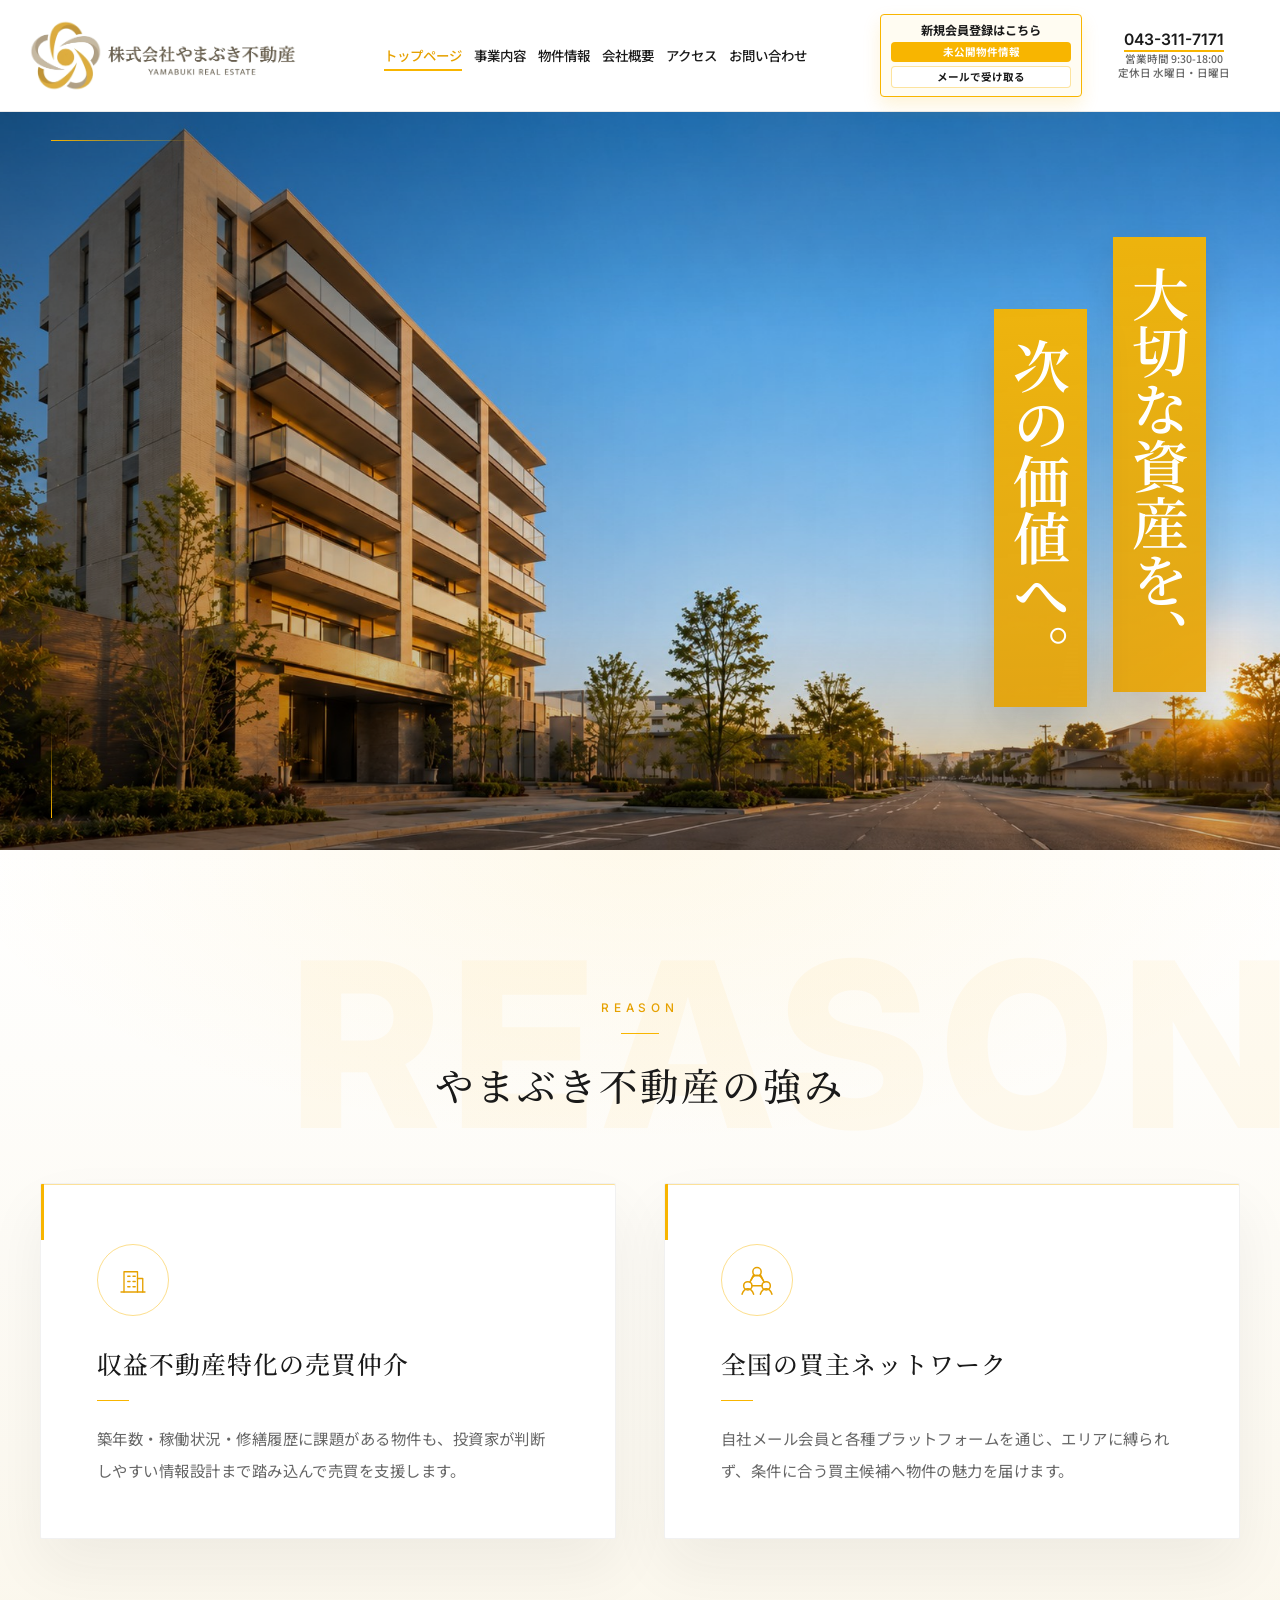
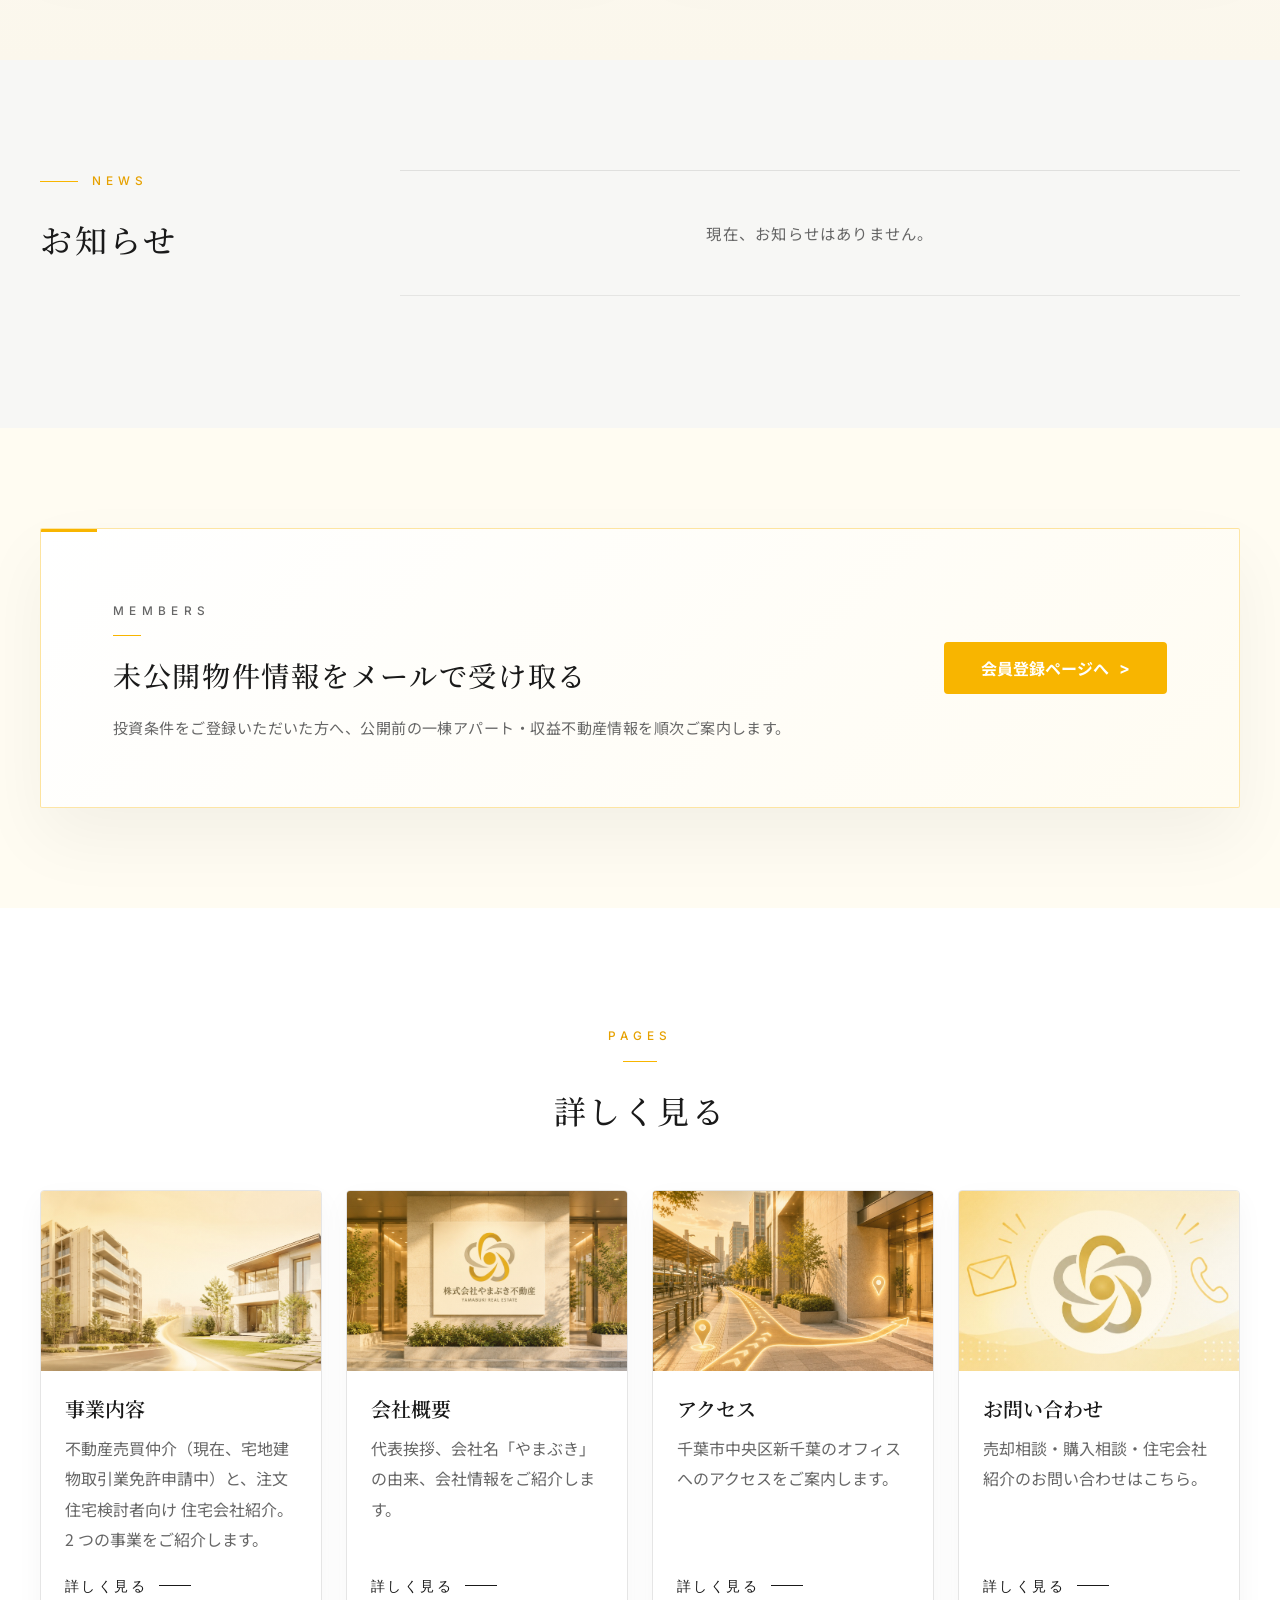
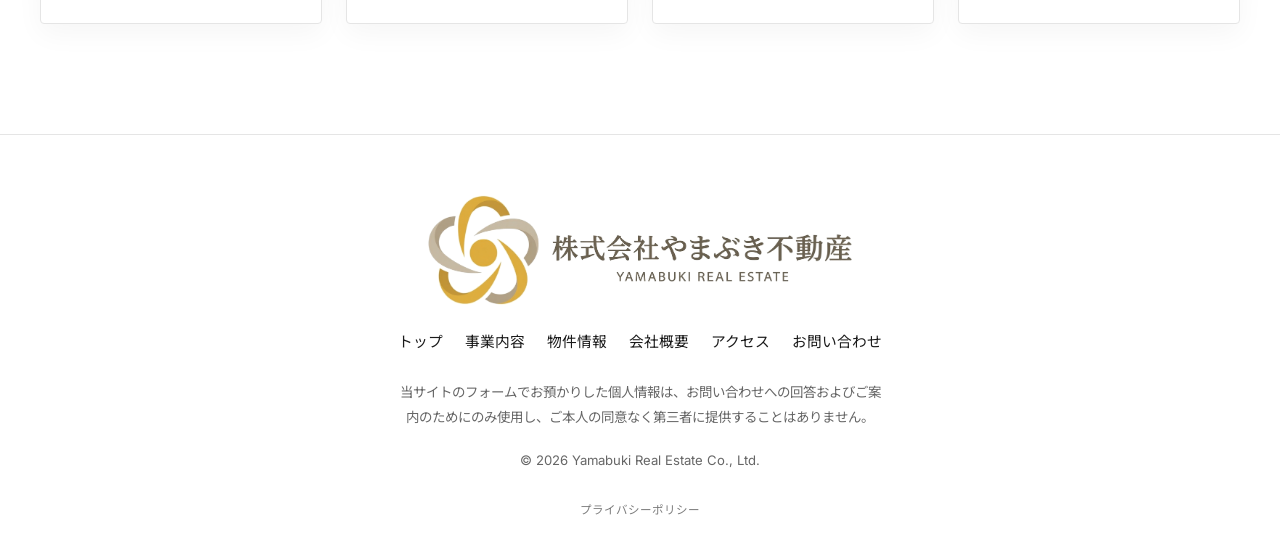
==== commit d27a9cd9: "Add license application notice" ====
--- a/index.html
+++ b/index.html
@@ -195,7 +195,7 @@
               <div class="link-card__image link-card__image--service" aria-hidden="true"></div>
               <div class="link-card__body">
                 <h3>事業内容</h3>
-                <p>不動産売買仲介と、注文住宅検討者向け 住宅会社紹介。2 つの事業をご紹介します。</p>
+                <p>不動産売買仲介（現在、宅地建物取引業免許申請中）と、注文住宅検討者向け 住宅会社紹介。2 つの事業をご紹介します。</p>
                 <a class="text-link" href="service.html">詳しく見る</a>
               </div>
             </article>
--- a/styles.css
+++ b/styles.css
@@ -2494,6 +2494,10 @@
   border: 0;
 }
 
+.mobile-br {
+  display: none;
+}
+
 .fade-in {
   opacity: 0;
   transform: translateY(40px);
@@ -2809,17 +2813,34 @@
   }
 
   .vertical-title {
-    gap: 10px;
-    font-size: 2.55rem;
-  }
-
-  .vertical-title span {
+    gap: 14px;
+    font-size: 3rem;
+    margin: 0 clamp(4px, 1.5vw, 12px) 0 0;
+  }
+
+  .vertical-title span,
+  .vertical-title span:nth-child(2) {
     min-height: 0;
-    padding: 16px 9px;
+    padding: 22px 13px;
   }
 
   .vertical-title span:nth-child(2) {
-    margin-top: 46px;
+    margin-top: 32px;
+  }
+
+  /* スマホ用 br：通常は非表示、モバイル時のみ改行を有効化 */
+  .mobile-br {
+    display: inline;
+  }
+
+  /* ヒーロー画像：建物が右に寄りすぎないよう左寄せに */
+  .hero__image {
+    background-position: 28% center;
+  }
+
+  .hero,
+  .hero__inner {
+    min-height: min(76vh, 600px);
   }
 
   .header-actions {
@@ -2943,6 +2964,768 @@
 
   .tel-box a {
     font-size: 1.55rem;
+  }
+
+  /* === スマホ追加調整：高級デザイン要素のスケーリング === */
+
+  .section {
+    padding: 70px 0;
+  }
+
+  .section--soft {
+    padding: 70px 0;
+  }
+
+  .news {
+    padding: 70px 0;
+  }
+
+  /* ページヒーロー */
+  .page-hero {
+    min-height: 240px;
+    padding: 90px 0 50px;
+    align-items: end;
+  }
+
+  .page-hero::before {
+    height: 48px;
+  }
+
+  .page-hero h1 {
+    font-size: clamp(1.7rem, 7vw, 2rem);
+    letter-spacing: 0.06em;
+  }
+
+  .page-hero h1::after {
+    margin-top: 18px;
+    width: 32px;
+  }
+
+  .page-hero .label {
+    padding-left: 36px;
+    margin-bottom: 14px;
+    font-size: 0.7rem;
+    letter-spacing: 0.36em;
+  }
+
+  .page-hero .label::before {
+    width: 24px;
+  }
+
+  .breadcrumb {
+    margin-bottom: 20px;
+    font-size: 0.72rem;
+  }
+
+  /* セクション見出し */
+  .section__head {
+    margin-bottom: 36px;
+  }
+
+  .section__head h2 {
+    font-size: clamp(1.35rem, 5.5vw, 1.65rem);
+    letter-spacing: 0.04em;
+    line-height: 1.55;
+  }
+
+  .section__head--center .label {
+    padding-bottom: 10px;
+    margin-bottom: 14px;
+    font-size: 0.7rem;
+    letter-spacing: 0.36em;
+  }
+
+  .section__head:not(.section__head--center) > .label {
+    padding-left: 36px;
+    margin-bottom: 14px;
+    font-size: 0.7rem;
+    letter-spacing: 0.36em;
+  }
+
+  .section__head:not(.section__head--center) > .label::before {
+    width: 24px;
+  }
+
+  .section__lead {
+    margin-top: 16px;
+    font-size: 0.92rem;
+    line-height: 1.95;
+  }
+
+  /* 強み（Reason） */
+  #reason.reason-section {
+    padding: 80px 0 70px;
+  }
+
+  #reason.reason-section::before {
+    font-size: clamp(72px, 22vw, 120px);
+    top: 50px;
+    right: -8px;
+  }
+
+  #reason .section__head {
+    margin-bottom: 40px;
+  }
+
+  .reason-grid {
+    gap: 20px;
+  }
+
+  .reason-card {
+    padding: 40px 28px 36px;
+    min-height: 0;
+  }
+
+  .reason-card:nth-child(1)::after,
+  .reason-card:nth-child(2)::after {
+    top: 24px;
+    right: 24px;
+    font-size: 0.72rem;
+  }
+
+  .reason-icon {
+    width: 58px;
+    height: 58px;
+    margin-bottom: 22px;
+  }
+
+  .reason-icon svg {
+    width: 28px;
+    height: 28px;
+  }
+
+  .reason-card h3 {
+    font-size: 1.2rem;
+    margin-bottom: 16px;
+  }
+
+  .reason-card h3::after {
+    width: 26px;
+    margin-top: 14px;
+  }
+
+  .reason-card p {
+    font-size: 0.92rem;
+    line-height: 1.95;
+  }
+
+  /* Member banner / CTA band */
+  .member-banner,
+  .cta-band {
+    grid-template-columns: 1fr;
+    gap: 22px;
+    padding: 42px 26px 36px;
+  }
+
+  .member-banner::before,
+  .cta-band::before {
+    width: 44px;
+    height: 2px;
+  }
+
+  .member-banner .label,
+  .cta-band .label {
+    margin-bottom: 12px;
+    padding-bottom: 10px;
+    font-size: 0.7rem;
+    letter-spacing: 0.36em;
+  }
+
+  .member-banner h2,
+  .cta-band h2 {
+    font-size: 1.25rem;
+    letter-spacing: 0.04em;
+    margin-bottom: 12px;
+    line-height: 1.55;
+  }
+
+  .member-banner p,
+  .cta-band p {
+    font-size: 0.9rem;
+    line-height: 1.95;
+  }
+
+  /* 物件特徴カード */
+  .property-feature-grid {
+    margin-top: 32px;
+    gap: 20px;
+  }
+
+  .property-feature-card {
+    padding: 40px 28px 32px;
+    min-height: 0;
+  }
+
+  .property-feature-card::before {
+    left: 28px;
+    width: 26px;
+  }
+
+  .property-feature-card span {
+    font-size: 0.92rem;
+    margin-bottom: 14px;
+    letter-spacing: 0.2em;
+  }
+
+  .property-feature-card h3 {
+    font-size: 1.2rem;
+    margin-bottom: 16px;
+    line-height: 1.5;
+  }
+
+  .property-feature-card h3::after {
+    width: 26px;
+    margin-top: 12px;
+  }
+
+  .property-feature-card p {
+    font-size: 0.92rem;
+    line-height: 1.95;
+  }
+
+  /* Overview グリッド */
+  .overview-intro {
+    margin-bottom: 32px;
+  }
+
+  .overview-intro .label {
+    padding-left: 36px;
+    margin-bottom: 16px;
+    font-size: 0.7rem;
+    letter-spacing: 0.36em;
+  }
+
+  .overview-intro .label::before {
+    width: 24px;
+  }
+
+  .overview-intro h2 {
+    font-size: clamp(1.35rem, 5.5vw, 1.6rem);
+    letter-spacing: 0.04em;
+    line-height: 1.6;
+    margin-bottom: 18px;
+  }
+
+  .overview-intro .section__lead {
+    font-size: 0.92rem;
+    line-height: 1.95;
+  }
+
+  .overview-grid {
+    gap: 24px;
+  }
+
+  .overview-card__image {
+    height: 210px;
+  }
+
+  .overview-card__body {
+    padding: 32px 26px 28px;
+    min-height: 0;
+  }
+
+  .overview-card__body .card-number {
+    font-size: 0.78rem;
+    letter-spacing: 0.26em;
+    margin-bottom: 10px;
+  }
+
+  .overview-card__body h3 {
+    font-size: 1.2rem;
+    margin-bottom: 14px;
+  }
+
+  .overview-card__body h3::after {
+    width: 24px;
+    margin-top: 12px;
+  }
+
+  .overview-card__body p {
+    font-size: 0.92rem;
+    line-height: 1.95;
+  }
+
+  .overview-card__body .text-link {
+    padding-top: 22px;
+  }
+
+  /* フロー（事業内容のステップ） */
+  .flow-grid--three {
+    grid-template-columns: 1fr;
+  }
+
+  .flow-card {
+    padding: 40px 28px 32px;
+  }
+
+  .flow-card::before {
+    left: 28px;
+    width: 24px;
+  }
+
+  .flow-card__badge {
+    font-size: 0.9rem;
+    margin-bottom: 12px;
+  }
+
+  .flow-card h3 {
+    font-size: 1.15rem;
+    margin-bottom: 12px;
+  }
+
+  /* 関係図 */
+  .brokerage-diagram-image {
+    padding: 36px 22px;
+  }
+
+  .brokerage-diagram-image::before,
+  .brokerage-diagram-image::after {
+    width: 28px;
+    height: 28px;
+  }
+
+  /* ハウスメーカー一覧 */
+  .hm-title {
+    margin: 40px 0 20px;
+    padding-left: 22px;
+    font-size: 1.1rem;
+  }
+
+  .hm-title::before {
+    width: 14px;
+  }
+
+  .hm-grid {
+    grid-template-columns: repeat(2, minmax(0, 1fr));
+    gap: 6px;
+  }
+
+  .hm-logo {
+    min-height: 56px;
+    padding: 10px 6px;
+  }
+
+  .hm-logo__text {
+    font-size: 0.78rem;
+    line-height: 1.35;
+  }
+
+  /* アクセスページ（オフィス） */
+  .office-section {
+    padding: 80px 0 70px;
+  }
+
+  .office-section::before {
+    font-size: clamp(72px, 22vw, 120px);
+    top: 50px;
+    left: -8px;
+  }
+
+  .office-section .section__head {
+    margin-bottom: 40px;
+  }
+
+  .office-section .label {
+    padding-left: 36px;
+    font-size: 0.7rem;
+    letter-spacing: 0.36em;
+  }
+
+  .office-section .label::before {
+    width: 24px;
+  }
+
+  .office-grid {
+    gap: 18px;
+  }
+
+  .office-grid .info-card {
+    grid-template-columns: 1fr;
+    gap: 20px;
+    padding: 36px 28px 32px;
+    min-height: 0;
+    text-align: left;
+  }
+
+  .office-grid .info-card h3 {
+    font-size: 1.2rem;
+    margin-bottom: 18px;
+  }
+
+  .office-grid .info-card h3::after {
+    width: 24px;
+    bottom: -8px;
+  }
+
+  .office-grid .info-card p {
+    font-size: 0.92rem;
+    line-height: 1.85;
+  }
+
+  .office-icon {
+    width: 62px;
+    height: 62px;
+  }
+
+  /* Map frame */
+  .map-frame::before,
+  .map-frame::after {
+    width: 36px;
+    height: 36px;
+  }
+
+  /* 営業時間・電話ボックス */
+  .hours-box,
+  .tel-box {
+    padding: 44px 26px 38px;
+  }
+
+  .hours-box::before,
+  .tel-box::before {
+    width: 48px;
+  }
+
+  .hours-box h2,
+  .tel-box h2 {
+    font-size: 1.2rem;
+    letter-spacing: 0.05em;
+    margin-bottom: 14px;
+  }
+
+  .hours-box p,
+  .tel-box > p {
+    font-size: 0.92rem;
+    line-height: 1.95;
+  }
+
+  .tel-box a {
+    font-size: 1.75rem;
+    letter-spacing: 0.06em;
+    padding-bottom: 5px;
+    margin-top: 6px;
+  }
+
+  /* フォーム */
+  .form-card {
+    padding: 44px 26px 36px;
+  }
+
+  .form-card::before {
+    width: 50px;
+  }
+
+  .form-card h2 {
+    font-size: 1.2rem;
+    padding-bottom: 14px;
+    margin-bottom: 12px;
+    letter-spacing: 0.05em;
+  }
+
+  .form-card__lead {
+    font-size: 0.9rem;
+    line-height: 1.95;
+    margin-bottom: 28px;
+  }
+
+  .form-grid {
+    grid-template-columns: 1fr;
+    gap: 18px;
+  }
+
+  input,
+  textarea,
+  select {
+    padding: 14px 14px;
+    font-size: 0.95rem;
+  }
+
+  .form-actions {
+    gap: 16px;
+    margin-top: 28px;
+  }
+
+  .form-actions .button {
+    min-width: 0;
+    width: 100%;
+  }
+
+  /* お知らせ（News） */
+  .news-layout {
+    grid-template-columns: 1fr;
+    gap: 28px;
+  }
+
+  .news-item {
+    grid-template-columns: 1fr;
+    gap: 6px;
+    padding: 20px 0;
+  }
+
+  .news-item time {
+    font-size: 0.78rem;
+    letter-spacing: 0.14em;
+  }
+
+  .news-item p {
+    font-size: 0.92rem;
+    line-height: 1.8;
+  }
+
+  .news-item--empty {
+    padding: 32px 0;
+  }
+
+  /* 会社概要リスト */
+  .company-list {
+    border-top: 1px solid rgba(26, 26, 26, 0.12);
+  }
+
+  .company-list div {
+    grid-template-columns: 1fr;
+    min-height: 0;
+    padding: 18px 0;
+  }
+
+  .company-list dt {
+    padding: 0 0 6px 32px;
+    font-size: 0.7rem;
+    letter-spacing: 0.18em;
+  }
+
+  .company-list dt::before {
+    width: 12px;
+  }
+
+  .company-list dd {
+    padding: 0 0 0 0;
+    font-size: 0.92rem;
+    line-height: 1.85;
+  }
+
+  /* メッセージカード（代表挨拶等） */
+  .message-content,
+  .story-content {
+    padding: 0 4px;
+  }
+
+  .message-content h2,
+  .story-content h2 {
+    font-size: 1.3rem;
+    letter-spacing: 0.04em;
+  }
+
+  .story-logo {
+    width: min(280px, 70vw);
+    margin-bottom: 22px;
+  }
+
+  /* プライバシーポリシー */
+  .privacy-content h3 {
+    font-size: 1rem;
+    margin-top: 30px;
+    padding-left: 10px;
+  }
+
+  .privacy-content ul {
+    padding-left: 1.2em;
+  }
+
+  .privacy-content p,
+  .privacy-content li {
+    font-size: 0.92rem;
+    line-height: 1.95;
+  }
+
+  /* ヒーロー（横アクセント・スクロールキュー） */
+  .hero__accent--top {
+    top: 22px;
+    left: 22px;
+    width: clamp(60px, 22vw, 100px);
+  }
+
+  .hero__accent--side {
+    display: none;
+  }
+
+  .hero__scroll-cue {
+    bottom: 26px;
+    height: 48px;
+  }
+
+  /* ボタン */
+  .button {
+    padding: 14px 26px;
+    font-size: 0.95rem;
+  }
+
+  /* フッター */
+  .site-footer {
+    padding: 50px 0 32px;
+  }
+
+  .footer-logo {
+    width: min(320px, 78vw);
+    max-height: 88px;
+  }
+
+  .footer-nav {
+    gap: 10px 16px;
+    font-size: 0.84rem;
+  }
+
+  .privacy-note {
+    font-size: 0.76rem;
+    line-height: 1.85;
+    padding: 0 4px;
+  }
+
+  .copyright {
+    font-size: 0.76rem;
+  }
+
+  .footer-legal {
+    font-size: 0.68rem;
+  }
+
+  /* テキストリンク */
+  .text-link {
+    font-size: 0.78rem;
+    letter-spacing: 0.14em;
+    gap: 10px;
+  }
+
+  .text-link::after {
+    width: 26px;
+  }
+
+  /* HM ハウスメーカー一覧 */
+  .hm-grid {
+    grid-template-columns: repeat(3, minmax(0, 1fr));
+  }
+}
+
+@media (max-width: 480px) {
+  .hm-grid {
+    grid-template-columns: repeat(2, minmax(0, 1fr));
+  }
+
+  .vertical-title {
+    gap: 12px;
+    font-size: 2.65rem;
+  }
+
+  .vertical-title span,
+  .vertical-title span:nth-child(2) {
+    padding: 18px 11px;
+  }
+
+  .vertical-title span:nth-child(2) {
+    margin-top: 24px;
+  }
+
+  .container,
+  .quick-lead,
+  .hero__inner {
+    width: calc(100% - 36px);
+  }
+}
+
+/* 日本語見出しの折返しをスマホで自然に許可（keep-all を解除） */
+@media (max-width: 767px) {
+  h1, h2, h3 {
+    word-break: normal;
+    word-break: auto-phrase;
+    overflow-wrap: break-word;
+    line-break: strict;
+    text-wrap: balance;
+    hanging-punctuation: allow-end;
+  }
+
+  /* 段落・リード文は pretty で末尾孤立行を避ける */
+  p,
+  .section__lead,
+  .lead,
+  .prose p,
+  .form-card__lead,
+  .member-banner p,
+  .cta-band p,
+  .reason-card p,
+  .property-feature-card p,
+  .overview-card__body p,
+  .office-grid .info-card p,
+  .flow-card p,
+  .hours-box p,
+  .tel-box > p {
+    line-break: strict;
+    text-wrap: pretty;
+    word-break: normal;
+    word-break: auto-phrase;
+  }
+
+  /* 行頭に「、。」が来ないよう（行末禁則）。auto-phrase 非対応ブラウザ用の保険 */
+  .vertical-title span,
+  .section__head h2,
+  .page-hero h1,
+  .member-banner h2,
+  .cta-band h2,
+  .overview-intro h2,
+  .form-card h2 {
+    line-break: strict;
+  }
+
+  /* Members / CTA バナー：見出しの追加圧縮 */
+  .member-banner h2,
+  .cta-band h2 {
+    font-size: 1.1rem;
+    letter-spacing: 0.02em;
+    line-height: 1.6;
+  }
+
+  .member-banner .label,
+  .cta-band .label {
+    letter-spacing: 0.3em;
+  }
+
+  /* オーバービュー（事業内容ページの大見出し）の折返し改善 */
+  .overview-intro h2 {
+    font-size: clamp(1.2rem, 5.2vw, 1.5rem);
+    letter-spacing: 0.02em;
+    line-height: 1.7;
+    word-break: normal;
+    word-break: auto-phrase;
+  }
+
+  /* ページヒーロー見出しの圧縮 */
+  .page-hero h1 {
+    font-size: clamp(1.55rem, 6.5vw, 1.9rem);
+    letter-spacing: 0.04em;
+  }
+
+  /* セクション見出しも折返しを許容 */
+  .section__head h2,
+  .form-card h2,
+  .message-content h2,
+  .story-content h2,
+  .hours-box h2,
+  .tel-box h2,
+  .property-feature-card h3,
+  .reason-card h3,
+  .overview-card__body h3,
+  .office-grid .info-card h3,
+  .flow-card h3 {
+    word-break: normal;
+    word-break: auto-phrase;
+    overflow-wrap: break-word;
+  }
+
+  /* ページヒーロー：左右にゆとり */
+  .page-hero {
+    padding-left: 0;
+    padding-right: 0;
+  }
+
+  .page-hero .container {
+    padding-left: 4px;
   }
 }
 
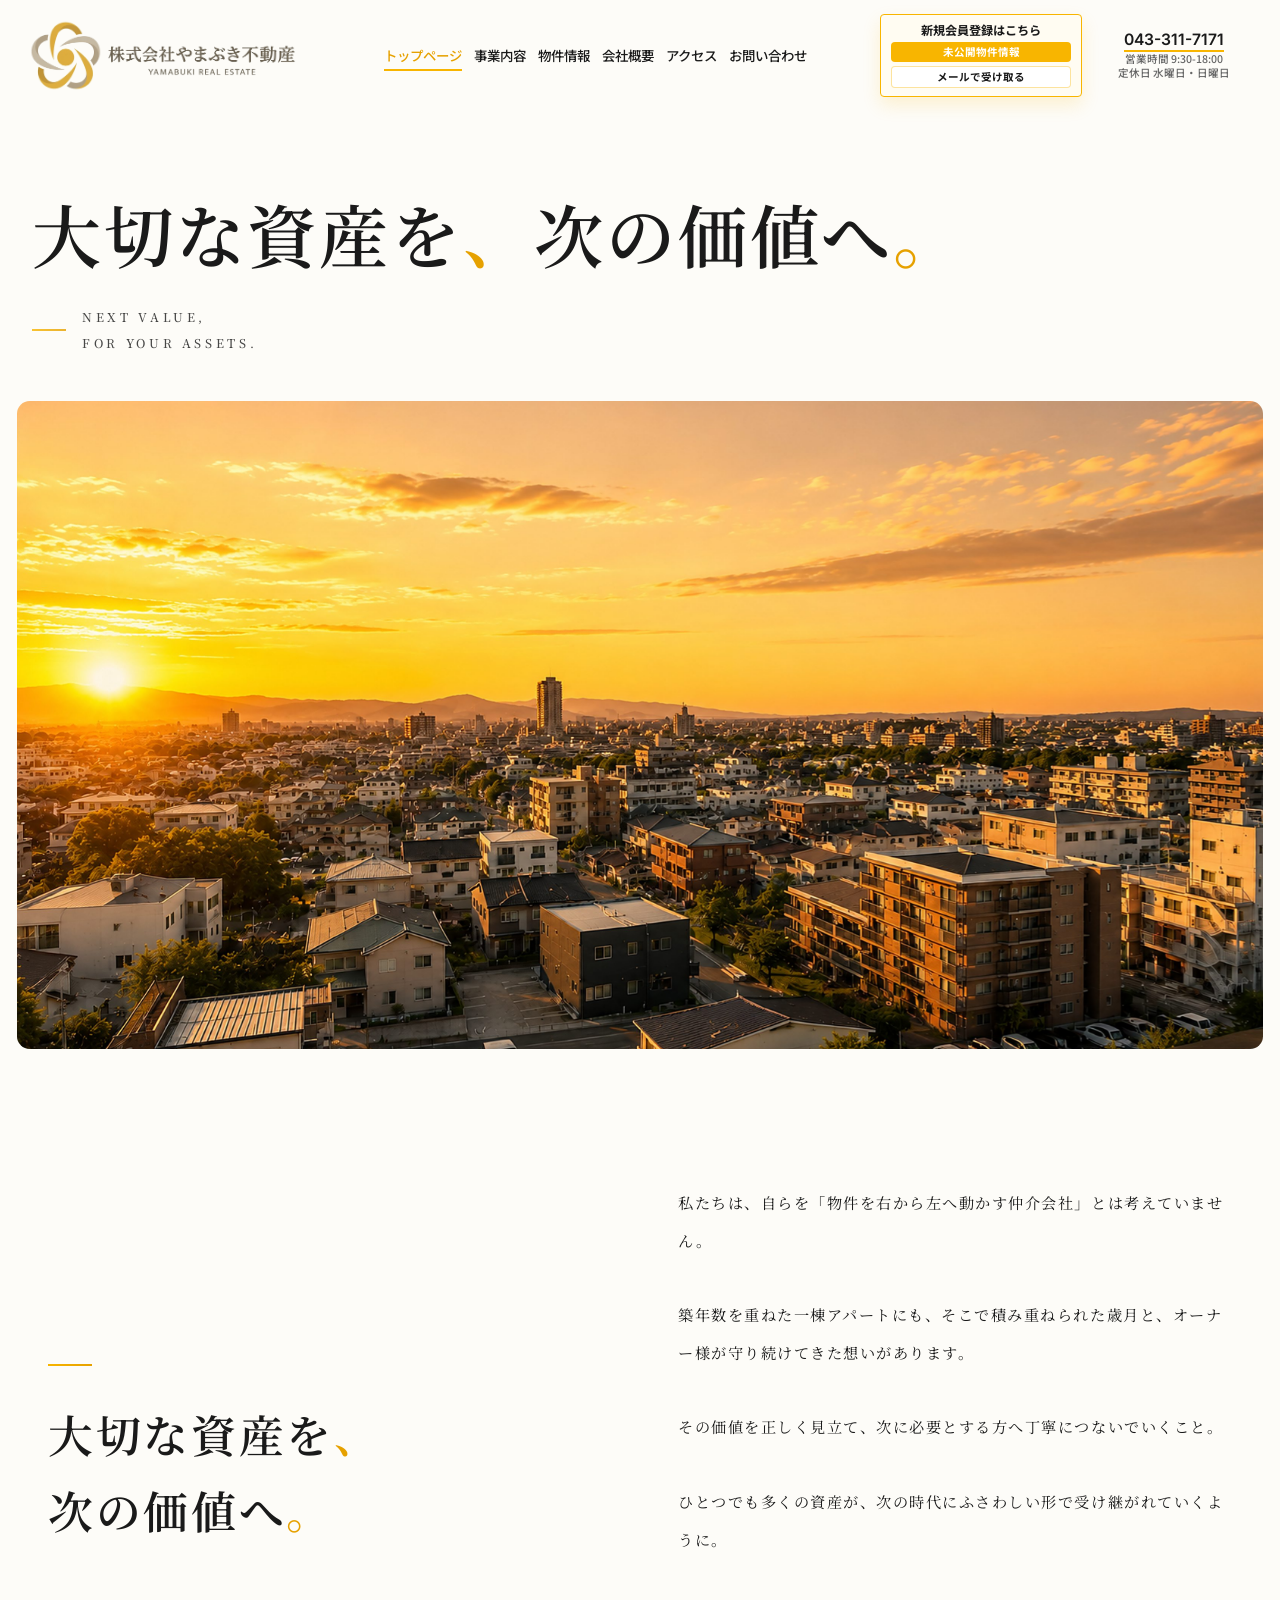
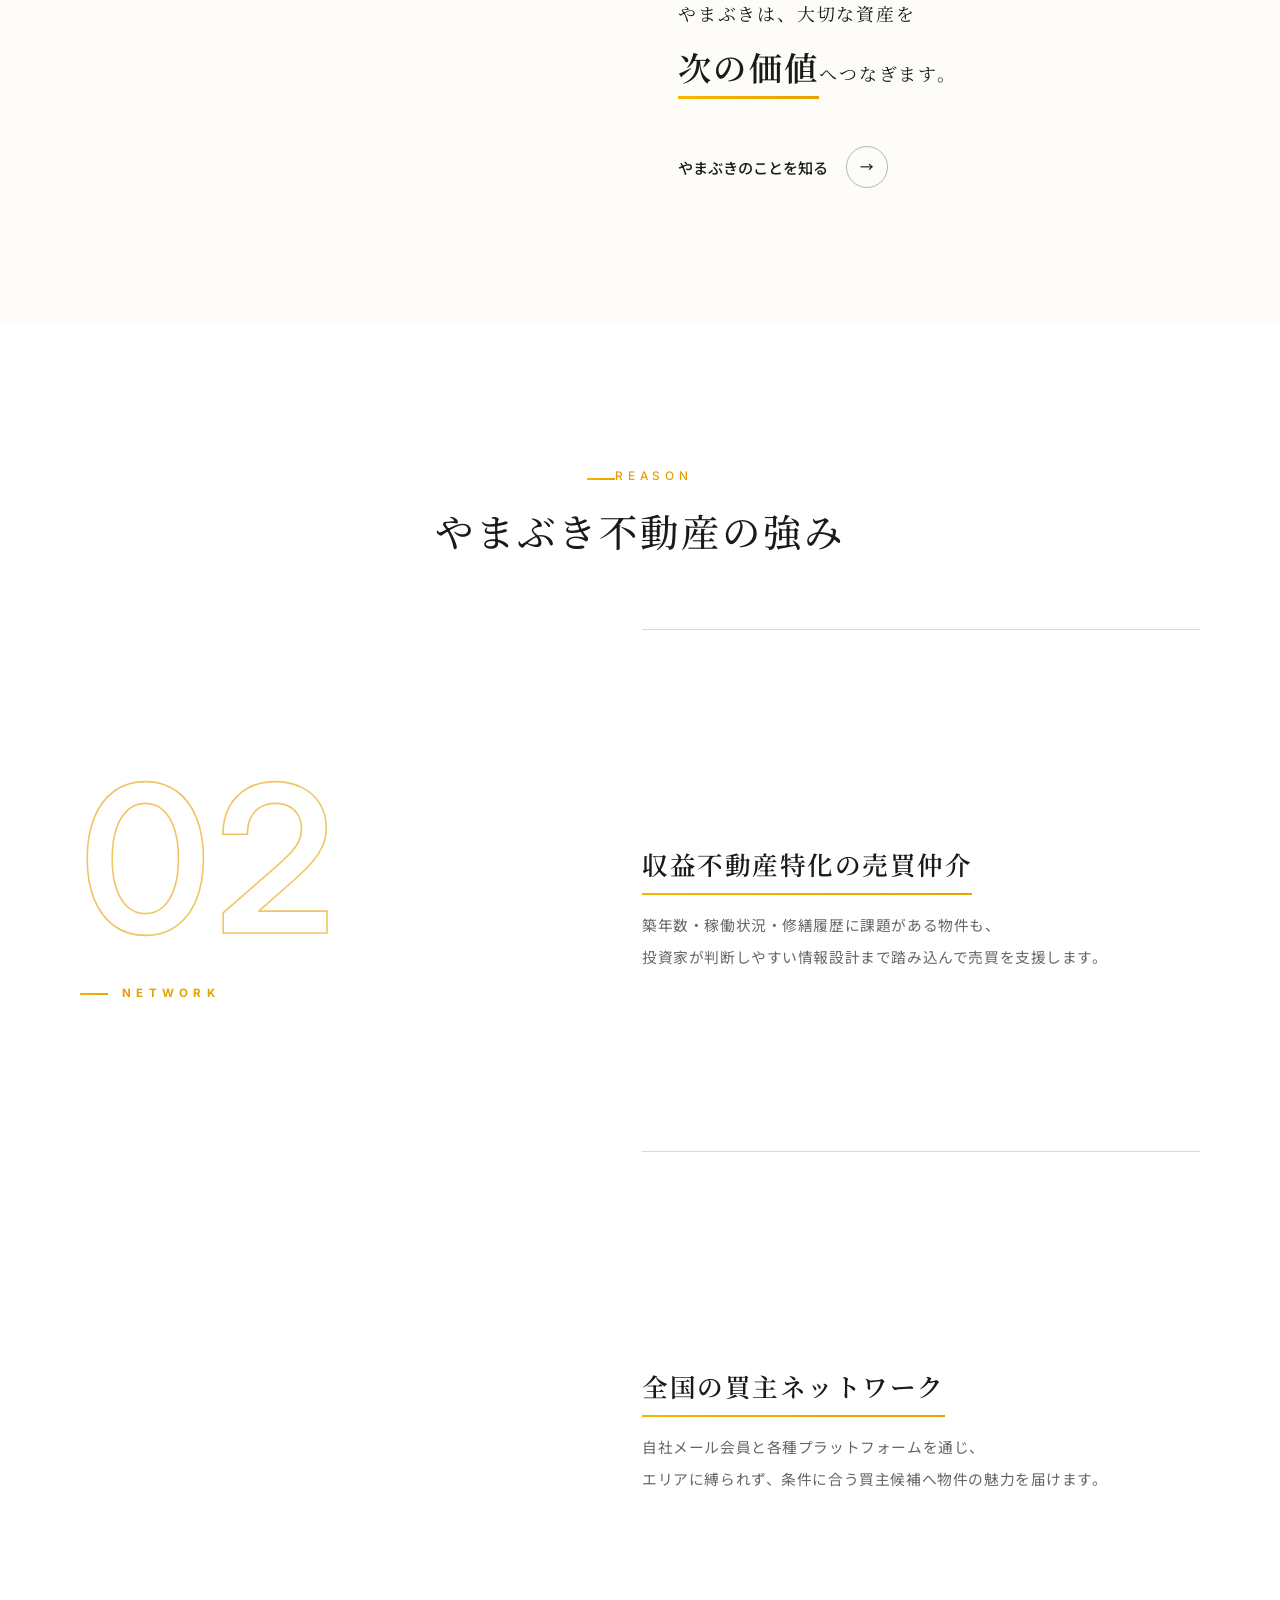
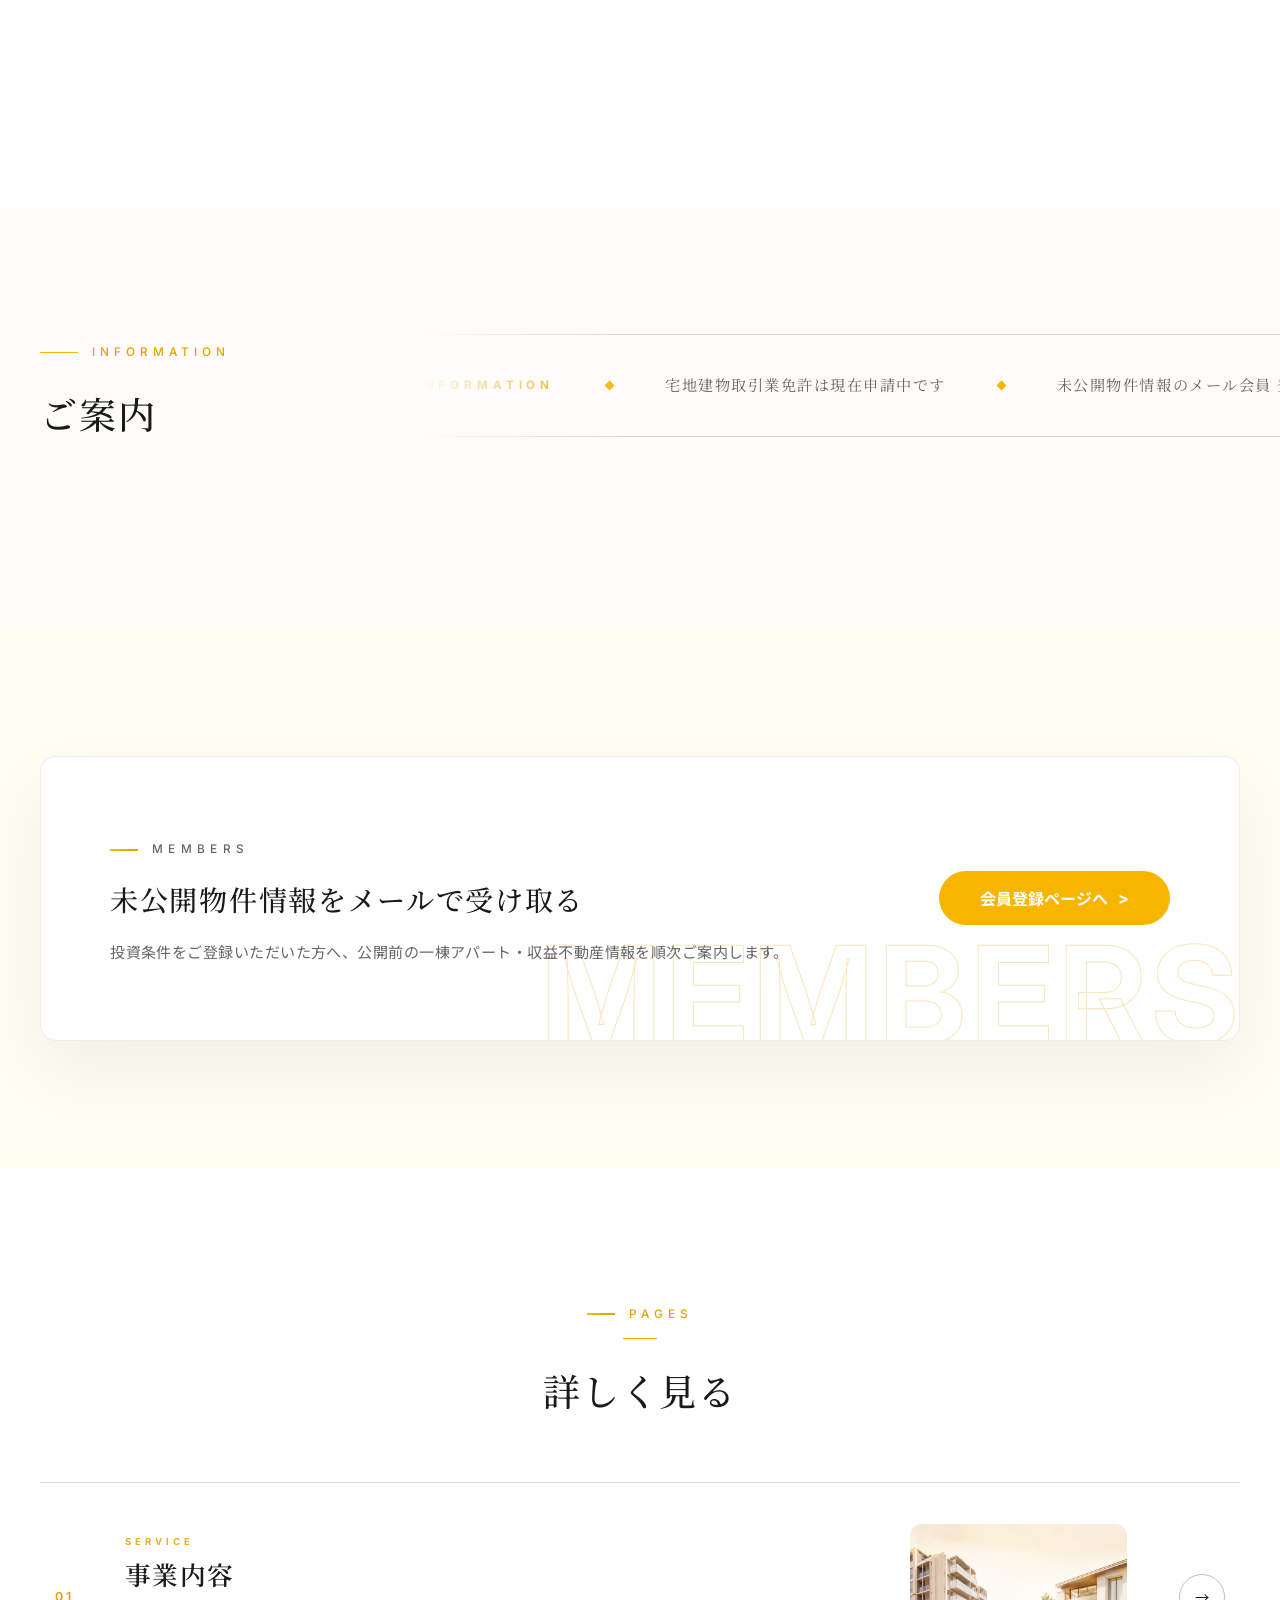
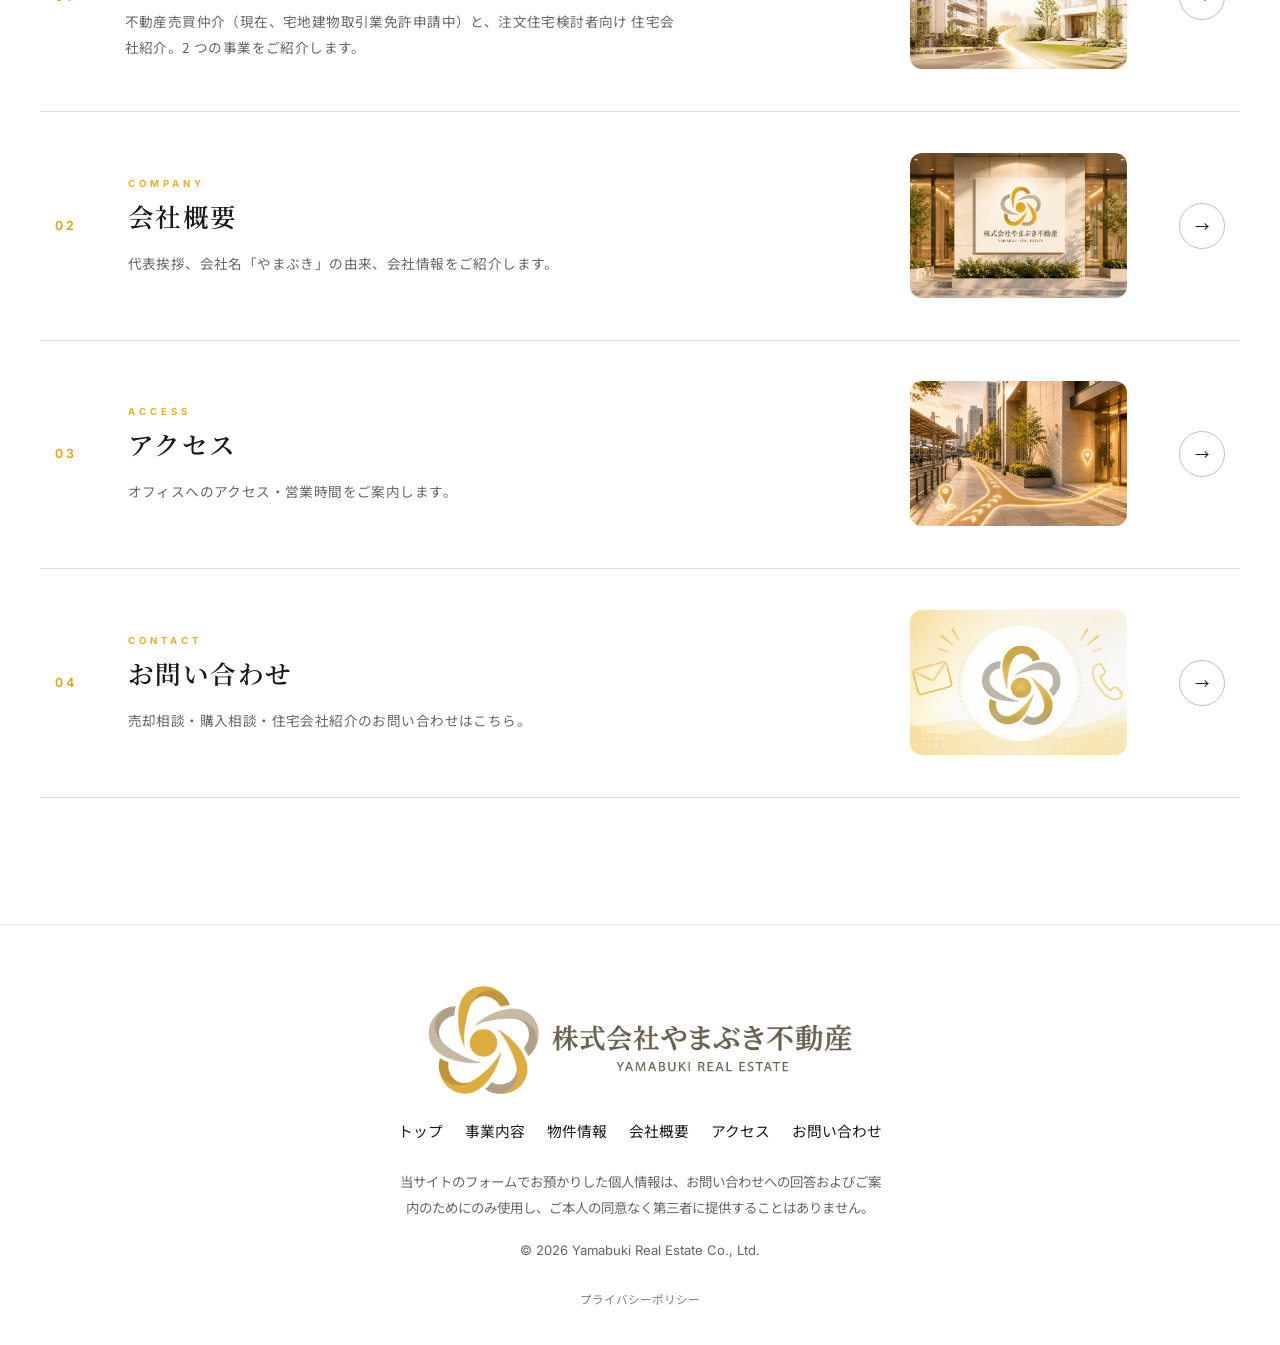
==== commit 827cdfee: "サイト全面リニューアル：エディトリアルデザインへ刷新 - ローダーを二幕構成（文字送り＋ロゴ＋金カーテン）に刷新、全画像読み込み待ちを廃止 - トップをエディトリアル構成に（見出し上・夕景写真下・フィ" ====
--- a/index.html
+++ b/index.html
@@ -3,25 +3,26 @@
   <head>
     <meta charset="utf-8">
     <meta name="viewport" content="width=device-width, initial-scale=1">
-    <title>株式会社やまぶき不動産 ｜ 千葉の不動産売買仲介・注文住宅会社紹介</title>
-    <meta name="description" content="株式会社やまぶき不動産は、築古一棟アパート・収益不動産の売買仲介と、注文住宅検討者向けの住宅会社紹介を行う千葉の不動産会社です。全国対応・利用料無料の住宅会社紹介で、お客様の資産形成と理想の住まいづくりを支援します。">
+    <title>株式会社やまぶき不動産 ｜ 収益不動産の売買仲介・注文住宅会社紹介</title>
+    <meta name="description" content="株式会社やまぶき不動産は、築古一棟アパート・収益不動産の売買仲介と、注文住宅検討者向けの住宅会社紹介を行う不動産会社です。全国対応・利用料無料の住宅会社紹介で、お客様の資産形成と理想の住まいづくりを支援します。">
     <meta property="og:type" content="website">
-    <meta property="og:title" content="株式会社やまぶき不動産 ｜ 千葉の不動産売買仲介・注文住宅会社紹介">
-    <meta property="og:description" content="株式会社やまぶき不動産は、築古一棟アパート・収益不動産の売買仲介と、注文住宅検討者向けの住宅会社紹介を行う千葉の不動産会社です。全国対応・利用料無料の住宅会社紹介で、お客様の資産形成と理想の住まいづくりを支援します。">
-    <meta property="og:image" content="https://yamabuki-re.co.jp/assets/og-image.jpg">
-    <meta property="og:url" content="https://yamabuki-re.co.jp/">
+    <meta property="og:title" content="株式会社やまぶき不動産 ｜ 収益不動産の売買仲介・注文住宅会社紹介">
+    <meta property="og:description" content="株式会社やまぶき不動産は、築古一棟アパート・収益不動産の売買仲介と、注文住宅検討者向けの住宅会社紹介を行う不動産会社です。全国対応・利用料無料の住宅会社紹介で、お客様の資産形成と理想の住まいづくりを支援します。">
+    <meta property="og:image" content="https://yamabuki-realestate.com/assets/og-image.jpg">
+    <meta property="og:url" content="https://yamabuki-realestate.com/">
     <meta name="twitter:card" content="summary_large_image">
     <link rel="icon" href="assets/favicon.ico">
     <link rel="preconnect" href="https://fonts.googleapis.com">
     <link rel="preconnect" href="https://fonts.gstatic.com" crossorigin>
-    <link href="https://fonts.googleapis.com/css2?family=Inter:wght@400;500;600&family=Noto+Sans+JP:wght@400;500;700&family=Noto+Serif+JP:wght@500;600&display=swap" rel="stylesheet">
+    <link href="https://fonts.googleapis.com/css2?family=Inter:wght@400;500;600;700&family=Noto+Sans+JP:wght@400;500;700&family=Noto+Serif+JP:wght@500;600&display=swap" rel="stylesheet">
+    <link rel="preload" as="image" href="assets/hero-city.jpg">
     <link rel="stylesheet" href="styles.css">
     <script type="application/ld+json">
       {
         "@context": "https://schema.org",
         "@type": "RealEstateAgent",
         "name": "株式会社やまぶき不動産",
-        "url": "https://yamabuki-re.co.jp/",
+        "url": "https://yamabuki-realestate.com/",
         "telephone": "+81-43-311-7171",
         "address": {
           "@type": "PostalAddress",
@@ -42,32 +43,34 @@
   </head>
   <body>
     <div class="loader" data-loader aria-hidden="true">
-      <span class="loader__flash" aria-hidden="true"></span>
-      <div class="loader__curtain loader__curtain--top"></div>
-      <div class="loader__curtain loader__curtain--bottom"></div>
-      <div class="loader__inner">
-        <div class="loader__stage">
-          <span class="loader__rays" aria-hidden="true"></span>
-          <span class="loader__ring loader__ring--outer" aria-hidden="true"></span>
-          <span class="loader__ring loader__ring--mid" aria-hidden="true"></span>
-          <span class="loader__ring loader__ring--inner" aria-hidden="true"></span>
-          <span class="loader__glow" aria-hidden="true"></span>
-          <span class="loader__burst" aria-hidden="true"></span>
-          <span class="loader__sparkle loader__sparkle--1" aria-hidden="true"></span>
-          <span class="loader__sparkle loader__sparkle--2" aria-hidden="true"></span>
-          <span class="loader__sparkle loader__sparkle--3" aria-hidden="true"></span>
-          <span class="loader__sparkle loader__sparkle--4" aria-hidden="true"></span>
-          <span class="loader__sparkle loader__sparkle--5" aria-hidden="true"></span>
-          <span class="loader__sparkle loader__sparkle--6" aria-hidden="true"></span>
-          <span class="loader__sparkle loader__sparkle--7" aria-hidden="true"></span>
-          <span class="loader__sparkle loader__sparkle--8" aria-hidden="true"></span>
-          <img class="loader__logo" src="assets/logo-header-transparent.png" alt="">
-        </div>
-        <p class="loader__brand"><span>YAMABUKI</span><em>REAL ESTATE</em></p>
-        <div class="loader__bar"><i></i></div>
+      <div class="loader__stage">
+        <p class="loader__phrase">
+          <span class="loader__char" style="--i:0">大</span>
+          <span class="loader__char" style="--i:1">切</span>
+          <span class="loader__char" style="--i:2">な</span>
+          <span class="loader__char" style="--i:3">資</span>
+          <span class="loader__char" style="--i:4">産</span>
+          <span class="loader__char" style="--i:5">を</span>
+          <span class="loader__char" style="--i:6">、</span>
+          <span class="loader__char" style="--i:7">次</span>
+          <span class="loader__char" style="--i:8">の</span>
+          <span class="loader__char" style="--i:9">価</span>
+          <span class="loader__char" style="--i:10">値</span>
+          <span class="loader__char" style="--i:11">へ</span>
+          <span class="loader__char" style="--i:12">。</span>
+        </p>
+        <span class="loader__rule"></span>
+        <p class="loader__en">YAMABUKI REAL ESTATE</p>
+      </div>
+      <div class="loader__logo-wrap" aria-hidden="true">
+        <img class="loader__logo" src="assets/logo-header-transparent.png" alt="">
+      </div>
+      <div class="loader__overlay-wrap">
+        <div class="loader__overlay loader__overlay--white"></div>
+        <div class="loader__overlay loader__overlay--gold"></div>
       </div>
     </div>
-    <header class="site-header" data-header>
+    <header class="site-header site-header--fv" data-header>
       <a class="brand" href="index.html" aria-label="株式会社やまぶき不動産 トップへ">
         <img src="assets/logo-header-transparent.png" alt="株式会社やまぶき不動産">
       </a>
@@ -101,21 +104,28 @@
 
     <main class="main-offset">
       <section class="hero" id="top" aria-labelledby="hero-title">
-        <div class="hero__media" aria-hidden="true">
-          <div class="hero__zoom">
-            <div class="hero__image"></div>
-          </div>
-        </div>
-        <div class="hero__curtain hero__curtain--top" aria-hidden="true"></div>
-        <div class="hero__curtain hero__curtain--bottom" aria-hidden="true"></div>
-        <span class="hero__horizon" aria-hidden="true"></span>
-        <span class="hero__accent hero__accent--top" aria-hidden="true"></span>
-        <span class="hero__accent hero__accent--side" aria-hidden="true"></span>
-        <div class="hero__inner">
-          <h1 id="hero-title" class="vertical-title">
-            <span>大切な資産を、</span>
-            <span>次の価値へ。</span>
-          </h1>
+        <div class="hero__head">
+          <h1 id="hero-title" class="hero__catch">大切な資産を、次の価値へ。</h1>
+          <p class="hero__en" aria-hidden="true">Next value,<br>for your assets.</p>
+        </div>
+        <div class="hero__figure" aria-hidden="true">
+          <div class="hero__photo"></div>
+        </div>
+      </section>
+
+      <section class="philosophy" aria-labelledby="philosophy-copy">
+        <div class="philosophy__inner">
+          <div class="philosophy__left">
+            <p class="philosophy__copy" id="philosophy-copy">大切な資産を<span class="pt-gold">、</span><br>次の価値へ<span class="pt-gold">。</span></p>
+          </div>
+          <div class="philosophy__right">
+            <p class="fade-in">私たちは、自らを「物件を右から左へ動かす仲介会社」とは考えていません。</p>
+            <p class="fade-in">築年数を重ねた一棟アパートにも、そこで積み重ねられた歳月と、オーナー様が守り続けてきた想いがあります。</p>
+            <p class="fade-in">その価値を正しく見立て、次に必要とする方へ丁寧につないでいくこと。</p>
+            <p class="fade-in">ひとつでも多くの資産が、次の時代にふさわしい形で受け継がれていくように。</p>
+            <p class="philosophy__close fade-in">やまぶきは、大切な資産を<br><em>次の価値</em>へつなぎます。</p>
+            <a class="philosophy__link fade-in" href="company.html">やまぶきのことを知る<span aria-hidden="true">→</span></a>
+          </div>
         </div>
       </section>
 
@@ -125,34 +135,31 @@
             <p class="label">Reason</p>
             <h2 id="reason-title">やまぶき不動産の強み</h2>
           </div>
-          <div class="reason-grid">
-            <article class="reason-card fade-in">
-              <span class="reason-icon reason-icon--building" aria-hidden="true">
-                <svg viewBox="0 0 48 48" focusable="false">
-                  <path d="M12 40V13h18v27"></path>
-                  <path d="M30 22h7v18"></path>
-                  <path d="M17 19h3M24 19h3M17 26h3M24 26h3M17 33h3M24 33h3"></path>
-                  <path d="M8 40h32"></path>
-                </svg>
-              </span>
-              <span class="card-number">Speciality</span>
-              <h3>収益不動産特化の売買仲介</h3>
-              <p>築年数・稼働状況・修繕履歴に課題がある物件も、投資家が判断しやすい情報設計まで踏み込んで売買を支援します。</p>
-            </article>
-            <article class="reason-card fade-in">
-              <span class="reason-icon reason-icon--network" aria-hidden="true">
-                <svg viewBox="0 0 48 48" focusable="false">
-                  <circle cx="24" cy="14" r="5"></circle>
-                  <circle cx="13" cy="31" r="5"></circle>
-                  <circle cx="35" cy="31" r="5"></circle>
-                  <path d="M20 17.5 15.5 26.5M28 17.5 32.5 26.5M18 31h12"></path>
-                  <path d="M6 41c1.6-4.4 4-6.5 7-6.5s5.4 2.1 7 6.5M28 41c1.6-4.4 4-6.5 7-6.5s5.4 2.1 7 6.5M17 24c1.6-3.8 3.9-5.7 7-5.7s5.4 1.9 7 5.7"></path>
-                </svg>
-              </span>
-              <span class="card-number">Network</span>
-              <h3>全国の買主ネットワーク</h3>
-              <p>自社メール会員と各種プラットフォームを通じ、エリアに縛られず、条件に合う買主候補へ物件の魅力を届けます。</p>
-            </article>
+          <div class="reason-scroll">
+            <div class="reason-scroll__visual" aria-hidden="true">
+              <div class="reason-visual__layer is-active" data-reason="1">
+                <span class="reason-visual__num">01</span>
+                <p class="reason-visual__en">Speciality</p>
+              </div>
+              <div class="reason-visual__layer" data-reason="2">
+                <span class="reason-visual__num">02</span>
+                <p class="reason-visual__en">Network</p>
+              </div>
+            </div>
+            <div class="reason-scroll__items">
+              <article class="reason-item fade-in" data-reason="1">
+                <span class="reason-item__num" aria-hidden="true">01</span>
+                <p class="reason-item__en" aria-hidden="true">Speciality</p>
+                <h3>収益不動産特化の売買仲介</h3>
+                <p class="reason-item__desc"><span>築年数・稼働状況・修繕履歴に課題がある物件も、</span><span>投資家が判断しやすい情報設計まで踏み込んで売買を支援します。</span></p>
+              </article>
+              <article class="reason-item fade-in" data-reason="2">
+                <span class="reason-item__num" aria-hidden="true">02</span>
+                <p class="reason-item__en" aria-hidden="true">Network</p>
+                <h3>全国の買主ネットワーク</h3>
+                <p class="reason-item__desc"><span>自社メール会員と各種プラットフォームを通じ、</span><span>エリアに縛られず、条件に合う買主候補へ物件の魅力を届けます。</span></p>
+              </article>
+            </div>
           </div>
         </div>
       </section>
@@ -160,13 +167,16 @@
       <section class="section news" id="news" aria-labelledby="news-title">
         <div class="container news-layout">
           <div class="section__head">
-            <p class="label">News</p>
-            <h2 id="news-title">お知らせ</h2>
-          </div>
-          <div class="news-list" aria-label="お知らせ一覧">
-            <article class="news-item news-item--empty">
-              <p>現在、お知らせはありません。</p>
-            </article>
+            <p class="label">Information</p>
+            <h2 id="news-title">ご案内</h2>
+          </div>
+          <div class="news-list news-list--ticker" aria-label="ご案内">
+            <p class="visually-hidden">宅地建物取引業免許は現在申請中です。未公開物件情報のメール会員を登録受付中です。収益不動産の売却・購入のご相談を承っています。</p>
+            <div class="news-ticker" aria-hidden="true">
+              <div class="news-ticker__track">
+                <span class="news-ticker__en">Information</span><i></i><span class="news-ticker__jp">宅地建物取引業免許は現在申請中です</span><i></i><span class="news-ticker__jp">未公開物件情報のメール会員 登録受付中</span><i></i><span class="news-ticker__jp">収益不動産の売却・購入のご相談を承っています</span><i></i><span class="news-ticker__en">Information</span><i></i><span class="news-ticker__jp">宅地建物取引業免許は現在申請中です</span><i></i><span class="news-ticker__jp">未公開物件情報のメール会員 登録受付中</span><i></i><span class="news-ticker__jp">収益不動産の売却・購入のご相談を承っています</span><i></i>
+              </div>
+            </div>
           </div>
         </div>
       </section>
@@ -174,6 +184,7 @@
       <section class="section section--soft" aria-labelledby="member-banner-title">
         <div class="container">
           <div class="member-banner fade-in">
+            <span class="member-banner__ghost" aria-hidden="true">MEMBERS</span>
             <div>
               <p class="label">Members</p>
               <h2 id="member-banner-title">未公開物件情報をメールで受け取る</h2>
@@ -190,39 +201,47 @@
             <p class="label">Pages</p>
             <h2 id="links-title">詳しく見る</h2>
           </div>
-          <div class="page-card-grid">
-            <article class="link-card fade-in">
-              <div class="link-card__image link-card__image--service" aria-hidden="true"></div>
-              <div class="link-card__body">
+          <div class="page-index">
+            <a class="page-index__row fade-in" href="service.html">
+              <span class="page-index__num" aria-hidden="true">01</span>
+              <div class="page-index__text">
+                <p class="page-index__en" aria-hidden="true">Service</p>
                 <h3>事業内容</h3>
-                <p>不動産売買仲介（現在、宅地建物取引業免許申請中）と、注文住宅検討者向け 住宅会社紹介。2 つの事業をご紹介します。</p>
-                <a class="text-link" href="service.html">詳しく見る</a>
-              </div>
-            </article>
-            <article class="link-card fade-in">
-              <div class="link-card__image link-card__image--company" aria-hidden="true"></div>
-              <div class="link-card__body">
+                <p class="page-index__desc">不動産売買仲介（現在、宅地建物取引業免許申請中）と、注文住宅検討者向け 住宅会社紹介。2 つの事業をご紹介します。</p>
+              </div>
+              <span class="page-index__thumb page-index__thumb--service" aria-hidden="true"></span>
+              <span class="page-index__chip" aria-hidden="true">→</span>
+            </a>
+            <a class="page-index__row fade-in" href="company.html">
+              <span class="page-index__num" aria-hidden="true">02</span>
+              <div class="page-index__text">
+                <p class="page-index__en" aria-hidden="true">Company</p>
                 <h3>会社概要</h3>
-                <p>代表挨拶、会社名「やまぶき」の由来、会社情報をご紹介します。</p>
-                <a class="text-link" href="company.html">詳しく見る</a>
-              </div>
-            </article>
-            <article class="link-card fade-in">
-              <div class="link-card__image link-card__image--access" aria-hidden="true"></div>
-              <div class="link-card__body">
+                <p class="page-index__desc">代表挨拶、会社名「やまぶき」の由来、会社情報をご紹介します。</p>
+              </div>
+              <span class="page-index__thumb page-index__thumb--company" aria-hidden="true"></span>
+              <span class="page-index__chip" aria-hidden="true">→</span>
+            </a>
+            <a class="page-index__row fade-in" href="access.html">
+              <span class="page-index__num" aria-hidden="true">03</span>
+              <div class="page-index__text">
+                <p class="page-index__en" aria-hidden="true">Access</p>
                 <h3>アクセス</h3>
-                <p>千葉市中央区新千葉のオフィスへのアクセスをご案内します。</p>
-                <a class="text-link" href="access.html">詳しく見る</a>
-              </div>
-            </article>
-            <article class="link-card fade-in">
-              <div class="link-card__image link-card__image--contact" aria-hidden="true"></div>
-              <div class="link-card__body">
+                <p class="page-index__desc">オフィスへのアクセス・営業時間をご案内します。</p>
+              </div>
+              <span class="page-index__thumb page-index__thumb--access" aria-hidden="true"></span>
+              <span class="page-index__chip" aria-hidden="true">→</span>
+            </a>
+            <a class="page-index__row fade-in" href="contact.html">
+              <span class="page-index__num" aria-hidden="true">04</span>
+              <div class="page-index__text">
+                <p class="page-index__en" aria-hidden="true">Contact</p>
                 <h3>お問い合わせ</h3>
-                <p>売却相談・購入相談・住宅会社紹介のお問い合わせはこちら。</p>
-                <a class="text-link" href="contact.html">詳しく見る</a>
-              </div>
-            </article>
+                <p class="page-index__desc">売却相談・購入相談・住宅会社紹介のお問い合わせはこちら。</p>
+              </div>
+              <span class="page-index__thumb page-index__thumb--contact" aria-hidden="true"></span>
+              <span class="page-index__chip" aria-hidden="true">→</span>
+            </a>
           </div>
         </div>
       </section>
--- a/styles.css
+++ b/styles.css
@@ -445,198 +445,192 @@
 
 .hero {
   position: relative;
-  min-height: min(82vh, 740px);
+  background: #fdfcf8;
+  padding: clamp(150px, 21vh, 210px) 0 0;
+}
+
+.hero__head {
+  display: flex;
+  flex-direction: column;
+  align-items: flex-start;
+  gap: clamp(18px, 3vh, 28px);
+  width: calc(100% - clamp(40px, 5vw, 96px));
+  max-width: 1680px;
+  margin-inline: auto;
+  padding-bottom: clamp(28px, 5vh, 54px);
+}
+
+.hero__catch {
+  margin: 0;
+  font-size: clamp(2.4rem, 5.4vw, 5.4rem);
+  font-weight: 600;
+  line-height: 1.28;
+  letter-spacing: 0.04em;
+  color: var(--text);
+}
+
+.hero__catch-line {
+  display: inline-block;
+  white-space: nowrap;
+}
+
+.hero__en {
+  display: flex;
+  align-items: center;
+  gap: 16px;
+  margin: 0;
+  font-family: "Noto Serif JP", "Yu Mincho", serif;
+  font-size: clamp(0.62rem, 0.95vw, 0.78rem);
+  font-weight: 500;
+  letter-spacing: 0.3em;
+  line-height: 2.1;
+  text-transform: uppercase;
+  color: var(--text);
+  white-space: nowrap;
+}
+
+.hero__en::before {
+  content: "";
+  display: inline-block;
+  width: 34px;
+  height: 2px;
+  background: linear-gradient(90deg, var(--yamabuki), var(--yamabuki-dark));
+}
+
+.hero__figure {
+  position: relative;
+  width: calc(100% - clamp(20px, 2.6vw, 44px));
+  height: min(72vh, 740px);
+  margin: 0 auto;
+  border-radius: clamp(8px, 1vw, 14px);
   overflow: hidden;
-  background: #f5f2eb;
-}
-
-.hero__media {
+  transform: translateZ(0);
+}
+
+.hero__photo {
   position: absolute;
-  inset: 0;
-  z-index: 0;
+  inset: -5% 0;
+  background: url("assets/hero-city.jpg") left 62% / cover no-repeat;
+  will-change: transform;
+}
+
+.philosophy {
+  position: relative;
   overflow: hidden;
-  transform: translate3d(0, calc(var(--scroll-y, 0px) * -0.08), 0);
-  will-change: transform;
-}
-
-.hero__zoom {
-  position: absolute;
-  inset: 0;
-  overflow: hidden;
-}
-
-.hero__image {
-  position: absolute;
-  inset: 0;
-  background-image: url("assets/hero.jpg");
-  background-size: cover;
-  background-position: center;
-  transform: scale(1.12);
-  transition: transform 3.6s cubic-bezier(0.16, 1, 0.3, 1) 0.3s;
-  will-change: transform;
-}
-
-body.is-ready .hero__image {
-  transform: scale(1);
-  animation: hero-breath 26s ease-in-out 5s infinite alternate;
-}
-
-@keyframes hero-breath {
-  0% { transform: scale(1); }
-  100% { transform: scale(1.05) translateX(-1%); }
-}
-
-.hero__curtain {
-  position: absolute;
-  left: 0;
-  right: 0;
-  height: 50%;
-  background: linear-gradient(180deg, #ffffff 0%, #fbf7ec 100%);
-  z-index: 3;
-  will-change: transform;
-  transition: transform 2.2s cubic-bezier(0.83, 0, 0.17, 1) 0.35s;
-}
-
-.hero__curtain--top {
-  top: 0;
-}
-
-.hero__curtain--bottom {
-  bottom: 0;
-  background: linear-gradient(0deg, #ffffff 0%, #fbf7ec 100%);
-}
-
-body.is-ready .hero__curtain--top {
-  transform: translateY(-100%);
-}
-
-body.is-ready .hero__curtain--bottom {
-  transform: translateY(100%);
-}
-
-.hero__horizon {
-  position: absolute;
-  top: 50%;
-  left: 0;
-  right: 0;
-  height: 1px;
-  background: linear-gradient(90deg,
-    transparent 4%,
-    rgba(248, 181, 0, 0.55) 30%,
-    var(--yamabuki) 50%,
-    rgba(248, 181, 0, 0.55) 70%,
-    transparent 96%);
-  z-index: 4;
-  opacity: 0;
-  transform: translateY(-50%) scaleX(0);
-  pointer-events: none;
-  box-shadow: 0 0 12px rgba(248, 181, 0, 0.35);
-}
-
-body.is-ready .hero__horizon {
-  animation: hero-horizon-line 3s cubic-bezier(0.16, 1, 0.3, 1) 0.4s forwards;
-}
-
-@keyframes hero-horizon-line {
-  0% { opacity: 0; transform: translateY(-50%) scaleX(0); }
-  20% { opacity: 1; transform: translateY(-50%) scaleX(1); }
-  68% { opacity: 1; transform: translateY(-50%) scaleX(1); }
-  100% { opacity: 0; transform: translateY(-50%) scaleX(1.05); }
-}
-
-.hero::after {
+  background: #fdfcf8;
+  padding: clamp(96px, 15vh, 170px) 0;
+}
+
+.philosophy__copy--vertical {
+  display: flex;
+  flex-direction: row-reverse;
+  justify-content: flex-end;
+  gap: clamp(20px, 2.2vw, 34px);
+  font-size: clamp(1.9rem, 2.9vw, 2.8rem);
+  line-height: 1;
+  letter-spacing: 0.2em;
+}
+
+.philosophy__copy--vertical span {
+  writing-mode: vertical-rl;
+  text-orientation: upright;
+}
+
+.philosophy__copy--vertical span:nth-child(2) {
+  margin-top: clamp(44px, 6vh, 72px);
+}
+
+.philosophy__copy--vertical::before {
   content: "";
-  position: absolute;
-  inset: 0;
-  background:
-    linear-gradient(90deg, rgba(0, 0, 0, 0.32) 0%, rgba(0, 0, 0, 0.08) 50%, rgba(0, 0, 0, 0) 100%),
-    linear-gradient(180deg, rgba(0, 0, 0, 0.18) 0%, transparent 30%, transparent 70%, rgba(0, 0, 0, 0.22) 100%);
-  z-index: 1;
-  pointer-events: none;
-  opacity: 0;
-  transition: opacity 1.4s ease 1.4s;
-}
-
-body.is-ready .hero::after {
-  opacity: 1;
-}
-
-.hero__accent {
-  position: absolute;
-  pointer-events: none;
-  z-index: 6;
-  opacity: 0;
-  transition: opacity 1.2s ease 2.6s, transform 1.4s cubic-bezier(0.16, 1, 0.3, 1) 2.6s;
-}
-
-.hero__accent--top {
-  top: 28px;
-  left: clamp(28px, 4vw, 80px);
-  width: clamp(80px, 12vw, 160px);
-  height: 1px;
-  background: linear-gradient(90deg, var(--yamabuki) 0%, rgba(248, 181, 0, 0) 100%);
-  transform: translateX(-20px);
-}
-
-.hero__accent--side {
-  bottom: 32px;
-  left: clamp(28px, 4vw, 80px);
-  width: 1px;
-  height: clamp(60px, 10vh, 110px);
-  background: linear-gradient(180deg, rgba(248, 181, 0, 0) 0%, var(--yamabuki) 100%);
-  transform: translateY(20px);
-}
-
-body.is-ready .hero__accent {
-  opacity: 1;
-  transform: translate(0, 0);
-}
-
-.hero__inner {
-  position: relative;
-  z-index: 2;
-}
-
-.hero__inner {
-  position: relative;
-  z-index: 2;
+  width: 2px;
+  height: clamp(40px, 6vh, 60px);
+  align-self: flex-start;
+  background: linear-gradient(180deg, var(--yamabuki), var(--yamabuki-dark));
+}
+
+.philosophy__copy .pt-gold {
+  font-style: normal;
+}
+
+.philosophy__inner {
   display: grid;
-  min-height: min(80vh, 720px);
-  align-items: center;
-  justify-items: end;
+  grid-template-columns: minmax(0, 1fr) minmax(0, 1fr);
+  gap: clamp(40px, 6vw, 100px);
   width: min(var(--max), calc(100% - 96px));
   margin-inline: auto;
 }
 
-.vertical-title {
-  display: flex;
-  flex-direction: row-reverse;
-  align-items: flex-start;
-  justify-content: flex-end;
-  gap: clamp(14px, 2vw, 28px);
-  margin: 0 clamp(8px, 2vw, 28px) 0 0;
-  color: #fff;
-  font-size: clamp(2.7rem, 4.45vw, 4.8rem);
-  line-height: 1.08;
-  letter-spacing: 0;
-}
-
-.vertical-title span {
+.philosophy__copy {
+  position: sticky;
+  top: clamp(130px, 20vh, 190px);
+  margin: 0;
+  font-family: "Noto Serif JP", "Yu Mincho", serif;
+  font-weight: 600;
+  font-size: clamp(2rem, 3.5vw, 3.3rem);
+  line-height: 1.7;
+  letter-spacing: 0.06em;
+  color: var(--text);
+}
+
+.philosophy__right {
+  max-width: 560px;
+}
+
+.philosophy__right p {
+  margin: 0 0 2.4em;
+  font-family: "Noto Serif JP", "Yu Mincho", serif;
+  font-size: clamp(0.95rem, 1.15vw, 1.08rem);
+  line-height: 2.5;
+  letter-spacing: 0.1em;
+  color: var(--text);
+}
+
+.philosophy__close {
+  margin: 3.2em 0 2.4em;
+}
+
+.philosophy__right p.philosophy__close {
+  font-size: clamp(1.05rem, 1.4vw, 1.3rem);
+  line-height: 2.1;
+}
+
+.philosophy__close em {
+  font-style: normal;
+  font-weight: 600;
+  font-size: clamp(1.8rem, 2.6vw, 2.5rem);
+  letter-spacing: 0.07em;
+}
+
+.philosophy__link {
+  display: inline-flex;
+  align-items: center;
+  gap: 18px;
+  font-size: 0.95rem;
+  font-weight: 500;
+  color: var(--text);
+}
+
+.philosophy__link span {
   display: inline-flex;
   align-items: center;
   justify-content: center;
-  min-height: clamp(360px, 48vh, 520px);
-  padding: 28px 16px;
-  background: linear-gradient(180deg, rgba(248, 181, 0, 0.94), rgba(230, 161, 0, 0.9));
-  box-shadow: 0 20px 46px rgba(26, 26, 26, 0.14);
-  text-orientation: upright;
-  writing-mode: vertical-rl;
-}
-
-.vertical-title span:nth-child(2) {
-  min-height: clamp(300px, 38vh, 430px);
-  margin-top: clamp(58px, 8vh, 96px);
-}
+  width: 42px;
+  height: 42px;
+  border-radius: 50%;
+  border: 1px solid rgba(26, 26, 26, 0.3);
+  background: transparent;
+  color: var(--text);
+  font-size: 0.85rem;
+  transition: transform 0.3s ease, background-color 0.3s ease, border-color 0.3s ease;
+}
+
+.philosophy__link:hover span,
+.philosophy__link:focus-visible span {
+  transform: translateX(5px);
+  background: var(--yamabuki);
+  border-color: var(--yamabuki);
+}
+
 
 .quick-lead {
   position: relative;
@@ -737,8 +731,8 @@
 }
 
 .news {
-  background: var(--gray);
-  padding: 110px 0;
+  background: #fdfcf8;
+  padding: clamp(84px, 11vh, 120px) 0;
 }
 
 .news-layout {
@@ -810,15 +804,12 @@
 
 #reason.reason-section {
   position: relative;
-  padding: 140px 0 120px;
-  background:
-    radial-gradient(ellipse 90% 60% at 50% 0%, rgba(248, 181, 0, 0.08), transparent 60%),
-    linear-gradient(180deg, #fff 0%, #fbf7ec 100%);
-  overflow: hidden;
+  padding: clamp(110px, 15vh, 150px) 0;
+  background: #fff;
 }
 
 #reason.reason-section::before {
-  content: "REASON";
+  content: none;
   position: absolute;
   top: 80px;
   right: -20px;
@@ -2732,6 +2723,7 @@
     padding-top: 88px;
   }
 
+
   .quick-lead,
   .reason-grid,
   .service-grid,
@@ -2798,6 +2790,49 @@
 
   .main-offset {
     padding-top: 78px;
+  }
+
+  .hero {
+    padding-top: 104px;
+  }
+
+  .hero__head {
+    flex-direction: column;
+    align-items: flex-start;
+    gap: 16px;
+    width: calc(100% - 40px);
+  }
+
+  .hero__catch {
+    font-size: clamp(1.9rem, 8.4vw, 2.4rem);
+    line-height: 1.42;
+  }
+
+  .hero__en {
+    margin: 0;
+  }
+
+  .hero__figure {
+    height: min(56vh, 440px);
+  }
+
+  .philosophy__inner {
+    grid-template-columns: 1fr;
+    gap: 36px;
+  }
+
+  .philosophy__copy {
+    position: static;
+    font-size: 1.65rem;
+  }
+
+  .philosophy__copy--vertical {
+    font-size: 1.5rem;
+    gap: 16px;
+  }
+
+  .philosophy__copy--vertical span:nth-child(2) {
+    margin-top: 28px;
   }
 
   .section {
@@ -3736,105 +3771,176 @@
   display: flex;
   align-items: center;
   justify-content: center;
+  background: #fdfcf8;
   visibility: visible;
   pointer-events: auto;
-  background:
-    radial-gradient(ellipse at center, rgba(255, 252, 242, 1) 0%, rgba(255, 255, 255, 1) 70%);
 }
 
 .loader.is-hidden {
+  opacity: 0;
+  transition: opacity 0.7s cubic-bezier(0.4, 0, 0.2, 1);
+}
+
+.loader.is-hidden .loader__stage {
+  opacity: 0;
+  transform: translateY(-18px);
+  transition:
+    opacity 0.6s ease,
+    transform 0.8s cubic-bezier(0.16, 1, 0.3, 1);
+}
+
+.loader.is-done {
   visibility: hidden;
   pointer-events: none;
-  transition: visibility 0s 2s;
-}
-
-.loader__curtain {
+}
+
+.loader__stage {
+  position: relative;
+  z-index: 5;
+  display: flex;
+  flex-direction: column;
+  align-items: center;
+  gap: clamp(18px, 3vh, 30px);
+  animation: loader-stage-out 0.45s ease 2.2s forwards;
+}
+
+.loader__logo-wrap {
+  position: absolute;
+  inset: 0;
+  z-index: 5;
+  display: flex;
+  align-items: center;
+  justify-content: center;
+  pointer-events: none;
+}
+
+.loader__logo {
+  width: clamp(210px, 27vw, 320px);
+  height: auto;
+  opacity: 0;
+  transform: scale(0.96);
+  animation:
+    loader-logo-in 0.8s cubic-bezier(0.16, 1, 0.3, 1) 2.5s forwards,
+    loader-logo-out 0.5s ease 3.6s forwards;
+}
+
+.loader__phrase {
+  display: flex;
+  margin: 0;
+  overflow: hidden;
+  padding: 0.18em 0.12em;
+  font-family: "Noto Serif JP", "Yu Mincho", serif;
+  font-weight: 600;
+  font-size: clamp(1.5rem, 3.6vw, 3rem);
+  line-height: 1.5;
+  white-space: nowrap;
+}
+
+.loader__char {
+  display: inline-block;
+  color: var(--text);
+  margin-right: 0.14em;
+  transform: translateY(120%);
+  will-change: transform, color;
+  animation: loader-char-in 0.9s cubic-bezier(0.16, 1, 0.3, 1) calc(0.15s + var(--i) * 0.042s) forwards;
+}
+
+.loader__char:last-child {
+  margin-right: 0;
+}
+
+.loader__rule {
+  width: 44px;
+  height: 1px;
+  background: linear-gradient(90deg, transparent, var(--yamabuki-dark), transparent);
+  transform: scaleX(0);
+  animation: loader-rule-in 0.9s cubic-bezier(0.16, 1, 0.3, 1) 0.9s forwards;
+}
+
+.loader__en {
+  margin: 0;
+  font-family: "Inter", sans-serif;
+  font-size: clamp(0.6rem, 1vw, 0.72rem);
+  font-weight: 600;
+  color: var(--text);
+  opacity: 0;
+  letter-spacing: 0.62em;
+  padding-left: 0.62em;
+  animation: loader-en-in 1s cubic-bezier(0.16, 1, 0.3, 1) 1.05s forwards;
+}
+
+.loader__overlay-wrap {
   position: absolute;
   left: 0;
-  right: 0;
-  height: 50%;
-  background:
-    linear-gradient(180deg, rgba(255, 255, 255, 1) 0%, rgba(255, 252, 242, 1) 100%);
-  transition: transform 1.8s cubic-bezier(0.83, 0, 0.17, 1) 0.3s,
-              opacity 1.3s ease 0.5s;
-  will-change: transform, opacity;
-}
-
-.loader__curtain--top {
   top: 0;
-}
-.loader__curtain--bottom {
-  bottom: 0;
-  background:
-    linear-gradient(0deg, rgba(255, 255, 255, 1) 0%, rgba(255, 252, 242, 1) 100%);
-}
-
-.loader__curtain--top::after,
-.loader__curtain--bottom::before {
+  width: 100%;
+  z-index: 1;
+  display: flex;
+  flex-direction: column;
+  pointer-events: none;
+  transform: translateY(-100%);
+  filter: drop-shadow(0 26px 40px rgba(20, 16, 4, 0.18));
+  animation: loader-sweep 1.7s cubic-bezier(0.76, 0, 0.24, 1) 3.3s forwards;
+  will-change: transform;
+}
+
+.loader__overlay {
+  width: 100%;
+  height: 100vh;
+}
+
+.loader__overlay--white {
+  background: #fdfcf8;
+}
+
+.loader__overlay--gold {
+  position: relative;
+  background: linear-gradient(180deg, #ffc63a 0%, var(--yamabuki) 40%, var(--yamabuki-dark) 100%);
+}
+
+.loader__overlay--gold::after {
   content: "";
   position: absolute;
   left: 0;
   right: 0;
-  height: 2px;
-  background: linear-gradient(90deg, transparent, var(--yamabuki) 50%, transparent);
-  opacity: 0;
-  animation: loader-line 1.6s ease-out 0.9s forwards;
-}
-.loader__curtain--top::after { bottom: 0; }
-.loader__curtain--bottom::before { top: 0; }
-
-.loader.is-hidden .loader__curtain--top {
-  transform: translateY(-100%);
-  opacity: 0;
-}
-.loader.is-hidden .loader__curtain--bottom {
-  transform: translateY(100%);
-  opacity: 0;
-}
-
-.loader.is-hidden .loader__rays,
-.loader.is-hidden .loader__ring,
-.loader.is-hidden .loader__glow,
-.loader.is-hidden .loader__burst,
-.loader.is-hidden .loader__sparkle {
-  opacity: 0;
-  transition: opacity 0.8s cubic-bezier(0.4, 0, 0.2, 1);
-}
-
-.loader.is-hidden .loader__brand {
-  opacity: 0;
-  transform: translateY(-10px);
-  transition: opacity 0.7s cubic-bezier(0.4, 0, 0.2, 1),
-              transform 0.9s cubic-bezier(0.4, 0, 0.2, 1);
-}
-
-.loader.is-hidden .loader__bar {
-  opacity: 0;
-  transform: translateY(-6px);
-  transition: opacity 0.6s ease, transform 0.7s ease;
-}
-
-.loader__logo {
-  --logo-dx: 0px;
-  --logo-dy: 0px;
-  --logo-scale: 1;
-}
-
-.loader.is-morphing .loader__logo {
-  animation: none;
-  opacity: 1;
-  transform: translate(var(--logo-dx), var(--logo-dy)) scale(var(--logo-scale));
-  transition: transform 1.6s cubic-bezier(0.76, 0, 0.24, 1),
-              opacity 0.6s ease 1.2s;
-}
-
-.loader.is-hidden .loader__logo {
-  opacity: 0;
+  bottom: 0;
+  height: 1px;
+  background: rgba(255, 255, 255, 0.55);
+}
+
+@keyframes loader-char-in {
+  to { transform: translateY(0); }
+}
+
+@keyframes loader-stage-out {
+  to { opacity: 0; transform: translateY(-16px); }
+}
+
+@keyframes loader-logo-in {
+  to { opacity: 1; transform: scale(1); }
+}
+
+@keyframes loader-logo-out {
+  to { opacity: 0; transform: scale(1.04); }
+}
+
+@keyframes loader-rule-in {
+  to { transform: scaleX(1); }
+}
+
+@keyframes loader-en-in {
+  from { opacity: 0; letter-spacing: 0.62em; }
+  to { opacity: 0.75; letter-spacing: 0.4em; }
+}
+
+@keyframes loader-sweep {
+  from { transform: translateY(-100%); }
+  to { transform: translateY(100%); }
 }
 
 .brand img {
   opacity: 0;
-  transition: opacity 0.6s ease 1.1s;
+  transition: opacity 0.6s ease 0.4s;
 }
 
 body.is-ready .brand img {
@@ -3844,7 +3950,7 @@
 .main-offset,
 .site-footer {
   opacity: 0;
-  transition: opacity 1.4s cubic-bezier(0.16, 1, 0.3, 1) 0.5s;
+  transition: opacity 1.4s cubic-bezier(0.16, 1, 0.3, 1) 0.1s;
 }
 
 body.is-ready .main-offset,
@@ -3852,446 +3958,1531 @@
   opacity: 1;
 }
 
-.vertical-title span {
-  display: block;
+.hero__catch {
   opacity: 0;
-  transform: translateY(70px);
-  letter-spacing: 0.5em;
+  transform: translateY(30px);
   transition:
-    opacity 1.8s cubic-bezier(0.16, 1, 0.3, 1),
-    transform 2s cubic-bezier(0.16, 1, 0.3, 1),
-    letter-spacing 2s cubic-bezier(0.16, 1, 0.3, 1);
-}
-
-body.is-ready .vertical-title span {
+    opacity 1s cubic-bezier(0.16, 1, 0.3, 1) 0.25s,
+    transform 1.3s cubic-bezier(0.16, 1, 0.3, 1) 0.25s;
+}
+
+body.is-ready .hero__catch {
   opacity: 1;
   transform: translateY(0);
-  letter-spacing: 0;
-}
-
-body.is-ready .vertical-title span:nth-child(1) {
-  transition-delay: 2s;
-}
-
-body.is-ready .vertical-title span:nth-child(2) {
-  transition-delay: 2.35s;
-}
-
-.hero__inner {
+}
+
+.hero__en {
   opacity: 0;
-  transition: opacity 1.2s cubic-bezier(0.16, 1, 0.3, 1) 0.9s;
-}
-
-body.is-ready .hero__inner {
+  transform: translateY(14px);
+  transition:
+    opacity 1s ease 1s,
+    transform 1.2s cubic-bezier(0.16, 1, 0.3, 1) 1s;
+}
+
+body.is-ready .hero__en {
+  opacity: 0.8;
+  transform: translateY(0);
+}
+
+.hero__figure {
+  opacity: 0;
+  transform: translateY(46px);
+  transition:
+    opacity 1.1s cubic-bezier(0.16, 1, 0.3, 1) 0.55s,
+    transform 1.5s cubic-bezier(0.16, 1, 0.3, 1) 0.55s;
+}
+
+body.is-ready .hero__figure {
   opacity: 1;
-}
-
-.loader__inner {
+  transform: translateY(0);
+}
+
+.hero__photo {
+  transform: scale(1.1);
+  transition: transform 3.4s cubic-bezier(0.16, 1, 0.3, 1) 0.6s;
+}
+
+body.is-ready .hero__photo {
+  transform: scale(1);
+  animation: hero-breath 26s ease-in-out 5s infinite alternate;
+}
+
+@keyframes hero-breath {
+  0% { transform: scale(1); }
+  100% { transform: scale(1.045) translateX(-0.8%); }
+}
+
+body.is-loading {
+  overflow: hidden;
+}
+
+@media (prefers-reduced-motion: reduce) {
+  .loader__char,
+  .loader__rule,
+  .loader__en,
+  .loader__stage,
+  .loader__logo,
+  .loader__overlay-wrap {
+    animation: none;
+  }
+  .loader__logo {
+    opacity: 1;
+    transform: none;
+  }
+  .loader__char {
+    transform: none;
+  }
+  .loader__rule {
+    transform: scaleX(1);
+  }
+  .loader__en {
+    opacity: 0.75;
+  }
+  .loader__overlay-wrap {
+    display: none;
+  }
+}
+
+@media (max-width: 600px) {
+  .loader__phrase {
+    font-size: clamp(1.2rem, 5.6vw, 1.6rem);
+  }
+  .loader__char {
+    margin-right: 0.1em;
+  }
+}
+
+@media (prefers-reduced-motion: reduce) {
+  .hero__figure,
+  .hero__photo {
+    opacity: 1;
+    transform: none;
+    transition: none;
+    animation: none;
+  }
+}
+
+.hero__catch--chars {
+  opacity: 1;
+  transform: none;
+  transition: none;
+}
+
+.hero__catch--chars .hero__catch-line > span {
+  display: inline-block;
+  opacity: 0;
+  transform: translateY(0.7em);
+  transition:
+    opacity 0.9s cubic-bezier(0.16, 1, 0.3, 1),
+    transform 1.1s cubic-bezier(0.16, 1, 0.3, 1);
+}
+
+body.is-ready .hero__catch--chars .hero__catch-line > span {
+  opacity: 1;
+  transform: translateY(0);
+}
+
+.site-header--fv:not(.is-scrolled) {
+  background: transparent;
+  border-bottom-color: transparent;
+  box-shadow: none;
+  backdrop-filter: none;
+}
+
+
+.site-header--fv + .main-offset {
+  padding-top: 0;
+}
+
+.pt-gold,
+.hero__catch .is-punct {
+  color: var(--yamabuki-dark);
+}
+
+.philosophy__close em {
+  background: linear-gradient(90deg, var(--yamabuki), var(--yamabuki-dark)) left 100% / 100% 3px no-repeat;
+  padding-bottom: 8px;
+}
+
+.section {
+  padding: clamp(96px, 14vh, 148px) 0;
+}
+
+.section__head {
+  margin-bottom: clamp(48px, 7vh, 64px);
+}
+
+.section__head .label {
+  display: inline-flex;
+  align-items: center;
+  gap: 14px;
+}
+
+.section__head .label::before {
+  content: "";
+  display: inline-block;
+  width: 28px;
+  height: 2px;
+  background: linear-gradient(90deg, var(--yamabuki), var(--yamabuki-dark));
+}
+
+.section__head h2 {
+  font-size: clamp(1.9rem, 2.9vw, 2.55rem);
+  letter-spacing: 0.05em;
+}
+
+.reason-card,
+.member-banner,
+.cta-band {
+  border-radius: 14px;
+}
+
+.link-card {
+  background: #fff;
+  border: 1px solid rgba(26, 26, 26, 0.06);
+  border-radius: 14px;
+  box-shadow: 0 18px 40px rgba(26, 26, 26, 0.05);
+}
+
+.link-card__image {
+  transition: transform 1.2s cubic-bezier(0.16, 1, 0.3, 1);
+}
+
+.link-card:hover .link-card__image {
+  transform: scale(1.06);
+}
+
+.reason-card:hover,
+.link-card:hover,
+.member-banner:hover {
+  transform: translateY(-6px);
+}
+
+.loader__char:nth-child(4),
+.loader__char:nth-child(5),
+.loader__char:nth-child(10),
+.loader__char:nth-child(11) {
+  color: var(--yamabuki-dark);
+}
+
+#reason .section__head .label {
+  padding-bottom: 0;
+  margin-bottom: 14px;
+}
+
+#reason .section__head .label::after {
+  content: none;
+}
+
+.reason-card {
+  border: 1px solid rgba(26, 26, 26, 0.07);
+  box-shadow: 0 24px 56px rgba(26, 26, 26, 0.05);
+}
+
+.reason-card::before {
+  content: none;
+}
+
+.reason-card:hover,
+.link-card:hover,
+.member-banner:hover {
+  box-shadow:
+    0 26px 56px rgba(26, 26, 26, 0.09),
+    0 10px 24px rgba(248, 181, 0, 0.08);
+  border-color: rgba(248, 181, 0, 0.4);
+}
+
+.member-banner {
+  background: #fffdf6;
+  border: 1px solid rgba(26, 26, 26, 0.08);
+  border-radius: 16px;
+  padding: clamp(48px, 6vw, 72px) clamp(36px, 5.4vw, 84px);
+}
+
+.member-banner::before {
+  content: none;
+}
+
+.member-banner .label {
+  display: inline-flex;
+  align-items: center;
+  gap: 14px;
+  padding-bottom: 0;
+  margin-bottom: 16px;
+}
+
+.member-banner .label::before {
+  content: "";
+  position: static;
+  display: inline-block;
+  width: 28px;
+  height: 2px;
+  background: linear-gradient(90deg, var(--yamabuki), var(--yamabuki-dark));
+}
+
+.member-banner .label::after {
+  content: none;
+}
+
+.member-banner:hover {
+  border-color: rgba(248, 181, 0, 0.4);
+}
+
+.page-card-grid {
+  align-items: start;
+}
+
+.page-card-grid .link-card--visual:nth-child(even) {
+  margin-top: 48px;
+}
+
+.link-card--visual {
+  border: none;
+  border-radius: 16px;
+  background: #1a1a1a;
+  box-shadow: 0 22px 48px rgba(26, 26, 26, 0.1);
+}
+
+.link-card__cover {
   position: relative;
+  display: block;
+  aspect-ratio: 3 / 4;
+  border-radius: inherit;
+  overflow: hidden;
+}
+
+.link-card__cover:focus-visible {
+  outline: 2px solid var(--yamabuki-dark);
+  outline-offset: 3px;
+}
+
+.link-card--visual .link-card__image {
+  position: absolute;
+  inset: 0;
+  min-height: 0;
+  background-size: cover;
+  background-position: center;
+  transition: transform 1.4s cubic-bezier(0.16, 1, 0.3, 1);
+}
+
+.link-card--visual:hover .link-card__image,
+.link-card__cover:focus-visible .link-card__image {
+  transform: scale(1.07);
+}
+
+.link-card__veil {
+  position: absolute;
+  inset: 0;
+  background: linear-gradient(180deg,
+    rgba(20, 16, 8, 0) 34%,
+    rgba(20, 16, 8, 0.24) 58%,
+    rgba(20, 16, 8, 0.72) 100%);
+}
+
+.link-card__chip {
+  position: absolute;
+  top: 18px;
+  right: 18px;
+  z-index: 2;
+  display: inline-flex;
+  align-items: center;
+  justify-content: center;
+  width: 36px;
+  height: 36px;
+  border-radius: 50%;
+  background: rgba(255, 255, 255, 0.92);
+  color: var(--text);
+  font-size: 0.85rem;
+  transition: transform 0.35s ease, background-color 0.35s ease, color 0.35s ease;
+}
+
+.link-card--visual:hover .link-card__chip {
+  transform: translateX(4px);
+  background: var(--yamabuki);
+  color: var(--text);
+}
+
+.link-card__content {
+  position: absolute;
+  inset: auto 0 0 0;
   z-index: 1;
   display: flex;
   flex-direction: column;
+  gap: 10px;
+  padding: 24px 24px 22px;
+}
+
+.link-card__en {
+  display: inline-flex;
   align-items: center;
-  gap: 32px;
-  animation: loader-fade-in 0.6s ease both;
-}
-
-.loader__stage {
+  gap: 10px;
+  margin: 0;
+  font-family: "Inter", sans-serif;
+  font-size: 0.62rem;
+  font-weight: 700;
+  letter-spacing: 0.42em;
+  text-transform: uppercase;
+  color: var(--yamabuki);
+}
+
+.link-card__en::before {
+  content: "";
+  display: inline-block;
+  width: 20px;
+  height: 2px;
+  background: var(--yamabuki);
+}
+
+.link-card--visual h3 {
+  margin: 0;
+  color: #fff;
+  font-size: 1.28rem;
+  letter-spacing: 0.08em;
+  line-height: 1.5;
+}
+
+.link-card__desc {
+  margin: 0;
+  max-width: none;
+  font-size: 0.78rem;
+  line-height: 1.9;
+  letter-spacing: 0.04em;
+  color: rgba(255, 255, 255, 0.85);
+}
+
+@media (max-width: 1024px) {
+  .page-card-grid .link-card--visual:nth-child(even) {
+    margin-top: 0;
+  }
+}
+
+@media (max-width: 767px) {
+  .link-card__cover {
+    aspect-ratio: 16 / 10;
+  }
+}
+
+.page-index {
+  border-top: 1px solid rgba(26, 26, 26, 0.14);
+}
+
+.page-index__row {
   position: relative;
-  width: 360px;
-  height: 360px;
-  display: flex;
+  display: grid;
+  grid-template-columns: auto minmax(0, 1fr) auto auto;
   align-items: center;
-  justify-content: center;
-}
-
-.loader__ring {
-  position: absolute;
-  top: 50%;
-  left: 50%;
-  border-radius: 50%;
-  pointer-events: none;
-  opacity: 0;
-  transform-origin: center;
-}
-
-.loader__ring--outer {
-  width: 360px;
-  height: 360px;
-  border: 1px solid rgba(248, 181, 0, 0.22);
-  border-top-color: var(--yamabuki);
-  border-right-color: var(--yamabuki);
-  animation:
-    loader-ring-spin 4s linear infinite,
-    loader-ring-in 0.7s ease 0.2s forwards;
-}
-
-.loader__ring--mid {
-  width: 290px;
-  height: 290px;
-  border: 1px dashed rgba(248, 181, 0, 0.4);
-  animation:
-    loader-ring-spin 9s linear infinite reverse,
-    loader-ring-in 0.7s ease 0.4s forwards;
-}
-
-.loader__ring--inner {
-  width: 240px;
-  height: 240px;
-  border: 2px solid transparent;
-  border-top-color: var(--yamabuki-dark);
-  border-bottom-color: var(--yamabuki-dark);
-  animation:
-    loader-ring-spin 2.4s cubic-bezier(0.65, 0, 0.35, 1) infinite,
-    loader-ring-in 0.7s ease 0.5s forwards;
-}
-
-.loader__glow {
-  position: absolute;
-  top: 50%;
-  left: 50%;
-  width: 420px;
-  height: 420px;
-  border-radius: 50%;
-  background: radial-gradient(circle,
-    rgba(248, 181, 0, 0.55) 0%,
-    rgba(248, 181, 0, 0.25) 25%,
-    rgba(248, 181, 0, 0.05) 55%,
-    rgba(248, 181, 0, 0) 75%);
-  transform: translate(-50%, -50%) scale(0.5);
-  opacity: 0;
-  filter: blur(6px);
-  animation: loader-glow 2.4s ease-in-out infinite;
-  pointer-events: none;
-  z-index: 0;
-}
-
-.loader__sparkle {
-  position: absolute;
-  width: 6px;
-  height: 6px;
-  border-radius: 50%;
-  background: var(--yamabuki);
-  box-shadow: 0 0 12px var(--yamabuki), 0 0 24px rgba(248, 181, 0, 0.6);
-  opacity: 0;
-  pointer-events: none;
-}
-
-.loader__sparkle--1 {
-  top: 12%; left: 16%;
-  width: 8px; height: 8px;
-  animation: loader-sparkle 2.2s ease-in-out 0.6s infinite;
-}
-.loader__sparkle--2 {
-  top: 16%; right: 14%;
-  width: 5px; height: 5px;
-  animation: loader-sparkle 2.2s ease-in-out 1.0s infinite;
-}
-.loader__sparkle--3 {
-  bottom: 18%; left: 10%;
-  width: 6px; height: 6px;
-  animation: loader-sparkle 2.2s ease-in-out 1.4s infinite;
-}
-.loader__sparkle--4 {
-  bottom: 12%; right: 16%;
-  width: 7px; height: 7px;
-  animation: loader-sparkle 2.2s ease-in-out 0.8s infinite;
-}
-.loader__sparkle--5 {
-  top: 50%; left: 4%;
-  width: 5px; height: 5px;
-  animation: loader-sparkle 2.2s ease-in-out 1.2s infinite;
-}
-.loader__sparkle--6 {
-  top: 50%; right: 4%;
-  width: 4px; height: 4px;
-  animation: loader-sparkle 2.2s ease-in-out 1.6s infinite;
-}
-.loader__sparkle--7 {
-  top: 8%; left: 50%;
-  width: 4px; height: 4px;
-  animation: loader-sparkle 2.2s ease-in-out 1.8s infinite;
-}
-.loader__sparkle--8 {
-  bottom: 6%; left: 50%;
-  width: 5px; height: 5px;
-  animation: loader-sparkle 2.2s ease-in-out 0.4s infinite;
-}
-
-.loader__rays {
-  position: absolute;
-  top: 50%;
-  left: 50%;
-  width: 600px;
-  height: 600px;
-  transform: translate(-50%, -50%) rotate(0deg);
-  pointer-events: none;
-  opacity: 0;
-  background: conic-gradient(
-    from 0deg,
-    rgba(248, 181, 0, 0) 0deg,
-    rgba(248, 181, 0, 0.28) 8deg,
-    rgba(248, 181, 0, 0) 25deg,
-    rgba(248, 181, 0, 0) 38deg,
-    rgba(248, 181, 0, 0.22) 46deg,
-    rgba(248, 181, 0, 0) 63deg,
-    rgba(248, 181, 0, 0) 80deg,
-    rgba(248, 181, 0, 0.28) 90deg,
-    rgba(248, 181, 0, 0) 110deg,
-    rgba(248, 181, 0, 0) 130deg,
-    rgba(248, 181, 0, 0.22) 138deg,
-    rgba(248, 181, 0, 0) 158deg,
-    rgba(248, 181, 0, 0) 175deg,
-    rgba(248, 181, 0, 0.28) 185deg,
-    rgba(248, 181, 0, 0) 205deg,
-    rgba(248, 181, 0, 0) 225deg,
-    rgba(248, 181, 0, 0.22) 233deg,
-    rgba(248, 181, 0, 0) 253deg,
-    rgba(248, 181, 0, 0) 270deg,
-    rgba(248, 181, 0, 0.28) 280deg,
-    rgba(248, 181, 0, 0) 300deg,
-    rgba(248, 181, 0, 0) 320deg,
-    rgba(248, 181, 0, 0.22) 328deg,
-    rgba(248, 181, 0, 0) 348deg,
-    rgba(248, 181, 0, 0) 360deg
-  );
-  -webkit-mask-image: radial-gradient(circle, transparent 18%, black 30%, black 75%, transparent 100%);
-  mask-image: radial-gradient(circle, transparent 18%, black 30%, black 75%, transparent 100%);
-  filter: blur(1px);
-  animation:
-    loader-rays-spin 16s linear infinite,
-    loader-rays-in 1.2s ease 0.3s forwards;
-  z-index: 0;
-}
-
-.loader__burst {
-  position: absolute;
-  top: 50%;
-  left: 50%;
-  width: 60px;
-  height: 60px;
-  border-radius: 50%;
-  background: radial-gradient(circle, rgba(255, 255, 255, 0.9) 0%, rgba(248, 181, 0, 0.6) 40%, rgba(248, 181, 0, 0) 100%);
-  transform: translate(-50%, -50%) scale(0);
-  pointer-events: none;
-  z-index: 1;
-  animation: loader-burst 1.4s cubic-bezier(0.16, 1, 0.3, 1) 0.3s forwards;
-}
-
-.loader__flash {
-  position: absolute;
-  inset: 0;
-  background: radial-gradient(circle at center, rgba(248, 181, 0, 0.85) 0%, rgba(248, 181, 0, 0) 70%);
-  pointer-events: none;
-  opacity: 0;
-  z-index: 5;
-}
-
-.loader__flash {
-  display: none;
-}
-
-.loader__logo {
+  gap: clamp(24px, 4vw, 56px);
+  padding: clamp(28px, 4.6vh, 44px) clamp(8px, 1.2vw, 20px);
+  border-bottom: 1px solid rgba(26, 26, 26, 0.14);
+  color: var(--text);
+  transition: background-color 0.5s ease;
+}
+
+.page-index__row:hover,
+.page-index__row:focus-visible {
+  background: rgba(248, 181, 0, 0.05);
+}
+
+.page-index__row:focus-visible {
+  outline: 2px solid var(--yamabuki-dark);
+  outline-offset: -2px;
+}
+
+.page-index__num {
+  font-family: "Inter", sans-serif;
+  font-size: 0.78rem;
+  font-weight: 600;
+  letter-spacing: 0.2em;
+  color: var(--yamabuki-dark);
+}
+
+.page-index__en {
+  margin: 0 0 6px;
+  font-family: "Inter", sans-serif;
+  font-size: 0.6rem;
+  font-weight: 700;
+  letter-spacing: 0.42em;
+  text-transform: uppercase;
+  color: var(--yamabuki-dark);
+  opacity: 0.85;
+}
+
+.page-index__text h3 {
+  margin: 0 0 10px;
+  font-size: clamp(1.3rem, 2vw, 1.7rem);
+  letter-spacing: 0.06em;
+  line-height: 1.4;
+  transition: color 0.4s ease;
+}
+
+.page-index__row:hover .page-index__text h3 {
+  color: var(--yamabuki-dark);
+}
+
+.page-index__desc {
+  margin: 0;
+  max-width: 560px;
+  font-size: 0.85rem;
+  line-height: 1.9;
+  letter-spacing: 0.03em;
+  color: var(--subtext);
+}
+
+.page-index__thumb {
   position: relative;
-  z-index: 2;
-  width: 280px;
-  height: auto;
-  opacity: 0;
-  filter: drop-shadow(0 14px 36px rgba(248, 181, 0, 0.4))
-          drop-shadow(0 4px 12px rgba(0, 0, 0, 0.08));
-  animation: loader-logo-in 1.3s cubic-bezier(0.34, 1.56, 0.64, 1) 0.2s both;
-}
-
-.loader__brand {
-  margin: 0;
-  display: flex;
-  flex-direction: column;
-  align-items: center;
-  gap: 8px;
-  font-family: "Inter", sans-serif;
-  text-align: center;
-}
-
-.loader__brand span {
-  display: inline-block;
-  font-size: 1.25rem;
-  font-weight: 700;
-  letter-spacing: 0.7em;
-  padding-left: 0.7em;
-  color: var(--text);
-  opacity: 0;
-  animation: loader-text-in 1s cubic-bezier(0.16, 1, 0.3, 1) 0.9s both;
-  background: linear-gradient(90deg, var(--text) 0%, var(--yamabuki-dark) 50%, var(--text) 100%);
-  background-size: 200% 100%;
-  -webkit-background-clip: text;
-  background-clip: text;
-  -webkit-text-fill-color: transparent;
-  animation:
-    loader-text-in 1s cubic-bezier(0.16, 1, 0.3, 1) 0.9s both,
-    loader-text-shine 3s ease-in-out 1.5s infinite;
-}
-
-.loader__brand em {
-  display: inline-block;
-  font-style: normal;
-  font-size: 0.78rem;
-  font-weight: 500;
-  letter-spacing: 0.48em;
-  padding-left: 0.48em;
-  color: var(--yamabuki-dark);
-  opacity: 0;
-  animation: loader-text-in 1s cubic-bezier(0.16, 1, 0.3, 1) 1.2s both;
-}
-
-.loader__bar {
-  position: relative;
-  width: 280px;
-  height: 3px;
-  background: rgba(248, 181, 0, 0.18);
-  border-radius: 3px;
+  width: clamp(150px, 17vw, 230px);
+  aspect-ratio: 3 / 2;
+  border-radius: 12px;
   overflow: hidden;
-  margin-top: 4px;
-  opacity: 0;
-  animation: loader-fade-in 0.6s ease 0.6s forwards;
-  box-shadow: 0 0 12px rgba(248, 181, 0, 0.15);
-}
-
-.loader__bar i {
-  position: absolute;
-  inset: 0 auto 0 0;
-  width: 0%;
-  background: linear-gradient(90deg, var(--yamabuki) 0%, var(--yamabuki-dark) 50%, var(--yamabuki) 100%);
-  border-radius: 3px;
-  animation: loader-bar-fill 2.5s cubic-bezier(0.65, 0, 0.35, 1) 0.7s forwards;
-  box-shadow: 0 0 12px var(--yamabuki);
-}
-
-.loader__bar::after {
+  transform: translateZ(0);
+}
+
+.page-index__thumb::before {
   content: "";
   position: absolute;
   inset: 0;
-  background: linear-gradient(90deg, transparent, rgba(255, 255, 255, 0.85), transparent);
-  animation: loader-bar-shine 1.4s ease-in-out 0.7s infinite;
-}
-
-@keyframes loader-fade-in {
-  from { opacity: 0; }
-  to { opacity: 1; }
-}
-
-@keyframes loader-ring-in {
-  0% { opacity: 0; transform: translate(-50%, -50%) scale(0.4); }
-  100% { opacity: 1; transform: translate(-50%, -50%) scale(1); }
-}
-
-@keyframes loader-ring-spin {
-  to { transform: translate(-50%, -50%) rotate(360deg); }
-}
-
-@keyframes loader-logo-in {
-  0% { opacity: 0; transform: translateY(24px) scale(0.3) rotate(-6deg); }
-  40% { opacity: 1; }
-  70% { transform: translateY(0) scale(1.1) rotate(2deg); }
-  100% { opacity: 1; transform: translateY(0) scale(1) rotate(0deg); }
-}
-
-@keyframes loader-text-in {
-  0% { opacity: 0; letter-spacing: 1.2em; transform: translateY(12px); }
-  100% { opacity: 1; transform: translateY(0); }
-}
-
-@keyframes loader-text-shine {
-  0%, 100% { background-position: 0% 50%; }
-  50% { background-position: 100% 50%; }
-}
-
-@keyframes loader-bar-fill {
-  0% { width: 0%; }
-  100% { width: 100%; }
-}
-
-@keyframes loader-bar-shine {
-  0% { transform: translateX(-100%); }
-  100% { transform: translateX(100%); }
-}
-
-@keyframes loader-glow {
-  0%, 100% { opacity: 0.5; transform: translate(-50%, -50%) scale(0.5); }
-  50% { opacity: 1; transform: translate(-50%, -50%) scale(1.1); }
-}
-
-@keyframes loader-line {
-  0% { opacity: 0; transform: scaleX(0); }
-  50% { opacity: 1; }
-  100% { opacity: 0.5; transform: scaleX(1); }
-}
-
-@keyframes loader-sparkle {
-  0%, 100% { opacity: 0; transform: scale(0.3); }
-  50% { opacity: 1; transform: scale(1.5); }
-}
-
-@keyframes loader-rays-spin {
-  to { transform: translate(-50%, -50%) rotate(360deg); }
-}
-
-@keyframes loader-rays-in {
-  0% { opacity: 0; }
-  100% { opacity: 0.85; }
-}
-
-@keyframes loader-burst {
-  0% { opacity: 1; transform: translate(-50%, -50%) scale(0); }
-  60% { opacity: 0.8; }
-  100% { opacity: 0; transform: translate(-50%, -50%) scale(10); }
-}
-
-@keyframes loader-flash {
-  0% { opacity: 0; transform: scale(0.4); }
-  35% { opacity: 1; transform: scale(1.4); }
-  100% { opacity: 0; transform: scale(2.5); }
-}
-
-body.is-loading {
+  background: var(--thumb) center / cover no-repeat;
+  transition: transform 1.3s cubic-bezier(0.16, 1, 0.3, 1);
+}
+
+.page-index__row:hover .page-index__thumb::before {
+  transform: scale(1.07);
+}
+
+.page-index__thumb--service { --thumb: url("assets/card-service.jpg"); }
+.page-index__thumb--company { --thumb: url("assets/card-company.jpg"); }
+.page-index__thumb--access { --thumb: url("assets/card-access.jpg"); }
+.page-index__thumb--contact { --thumb: url("assets/card-contact.jpg"); }
+
+.page-index__chip {
+  display: inline-flex;
+  align-items: center;
+  justify-content: center;
+  width: 46px;
+  height: 46px;
+  border-radius: 50%;
+  border: 1px solid rgba(26, 26, 26, 0.28);
+  font-size: 0.9rem;
+  color: var(--text);
+  transition: transform 0.35s ease, background-color 0.35s ease, border-color 0.35s ease;
+}
+
+.page-index__row:hover .page-index__chip {
+  transform: translateX(6px);
+  background: var(--yamabuki);
+  border-color: var(--yamabuki);
+}
+
+@media (max-width: 767px) {
+  .page-index__row {
+    grid-template-columns: auto minmax(0, 1fr) auto;
+    grid-template-areas:
+      "num text chip"
+      "num thumb thumb";
+    gap: 16px 20px;
+    padding: 26px 4px;
+  }
+
+  .page-index__num {
+    grid-area: num;
+    align-self: start;
+    padding-top: 4px;
+  }
+
+  .page-index__text {
+    grid-area: text;
+  }
+
+  .page-index__thumb {
+    grid-area: thumb;
+    width: 100%;
+    aspect-ratio: 16 / 9;
+  }
+
+  .page-index__chip {
+    grid-area: chip;
+    align-self: start;
+    width: 38px;
+    height: 38px;
+  }
+}
+
+.reason-list {
+  display: grid;
+  grid-template-columns: repeat(2, minmax(0, 1fr));
+  gap: clamp(48px, 7vw, 110px);
+  align-items: start;
+  max-width: 1040px;
+  margin-inline: auto;
+}
+
+.reason-item {
+  position: relative;
+  border-top: 1px solid rgba(26, 26, 26, 0.16);
+  padding-top: clamp(26px, 4vh, 38px);
+}
+
+.reason-item:nth-child(2) {
+  margin-top: clamp(56px, 9vh, 96px);
+}
+
+.reason-item__num {
+  display: block;
+  margin-bottom: clamp(18px, 3.2vh, 30px);
+  font-family: "Inter", sans-serif;
+  font-weight: 600;
+  font-size: clamp(64px, 8vw, 116px);
+  line-height: 1;
+  letter-spacing: 0.02em;
+  color: transparent;
+  -webkit-text-stroke: 1.2px rgba(230, 161, 0, 0.6);
+}
+
+.reason-item__en {
+  display: inline-flex;
+  align-items: center;
+  gap: 12px;
+  margin: 0 0 14px;
+  font-family: "Inter", sans-serif;
+  font-size: 0.62rem;
+  font-weight: 700;
+  letter-spacing: 0.42em;
+  text-transform: uppercase;
+  color: var(--yamabuki-dark);
+}
+
+.reason-item__en::before {
+  content: "";
+  display: inline-block;
+  width: 20px;
+  height: 2px;
+  background: linear-gradient(90deg, var(--yamabuki), var(--yamabuki-dark));
+}
+
+.reason-item h3 {
+  margin: 0 0 14px;
+  font-size: clamp(1.35rem, 2vw, 1.7rem);
+  letter-spacing: 0.06em;
+  line-height: 1.6;
+}
+
+.reason-item p {
+  margin: 0;
+  max-width: none;
+  font-size: 0.92rem;
+  line-height: 2.2;
+  letter-spacing: 0.04em;
+  color: var(--subtext);
+}
+
+@media (max-width: 767px) {
+  .reason-list {
+    grid-template-columns: 1fr;
+    gap: 44px;
+  }
+
+  .reason-item:nth-child(2) {
+    margin-top: 0;
+  }
+
+  .reason-item__num {
+    font-size: 58px;
+  }
+}
+
+.news-layout {
+  grid-template-columns: 300px 1fr;
+  gap: clamp(40px, 6vw, 90px);
+}
+
+.news-list {
+  border-top-color: rgba(26, 26, 26, 0.16);
+}
+
+.news-item {
+  border-bottom-color: rgba(26, 26, 26, 0.16);
+}
+
+.news-item--empty {
+  padding: clamp(34px, 5vh, 48px) 4px;
+}
+
+.news-item--empty p {
+  margin: 0;
+  text-align: left;
+  max-width: none;
+}
+
+.news-empty-en {
+  display: inline-flex;
+  align-items: center;
+  gap: 12px;
+  margin: 0 0 12px;
+  font-family: "Inter", sans-serif;
+  font-size: 0.6rem;
+  font-weight: 700;
+  letter-spacing: 0.42em;
+  text-transform: uppercase;
+  color: var(--yamabuki-dark);
+}
+
+.news-empty-en::before {
+  content: "";
+  display: inline-block;
+  width: 20px;
+  height: 2px;
+  background: linear-gradient(90deg, var(--yamabuki), var(--yamabuki-dark));
+}
+
+.news-item--empty p + p {
+  font-size: 0.9rem;
+  line-height: 2.1;
+  letter-spacing: 0.06em;
+  color: var(--subtext);
+}
+
+.member-banner {
+  background: #fff;
+  border-color: rgba(26, 26, 26, 0.08);
+}
+
+.member-banner > div,
+.member-banner .button {
+  position: relative;
+  z-index: 1;
+}
+
+.member-banner__ghost {
+  position: absolute;
+  right: -0.04em;
+  bottom: -0.16em;
+  z-index: 0;
+  margin: 0;
+  font-family: "Inter", sans-serif;
+  font-weight: 700;
+  font-size: clamp(88px, 10.5vw, 164px);
+  line-height: 1;
+  letter-spacing: 0.04em;
+  color: transparent;
+  -webkit-text-stroke: 1px rgba(230, 161, 0, 0.28);
+  pointer-events: none;
+  user-select: none;
+}
+
+.member-banner .button {
+  border-radius: 999px;
+  padding: 15px 40px;
+}
+
+@media (max-width: 767px) {
+  .news-layout {
+    grid-template-columns: 1fr;
+    gap: 28px;
+  }
+
+  .member-banner__ghost {
+    font-size: 72px;
+  }
+}
+
+
+.news-list--ticker {
+  border-top: none;
+}
+
+.news-ticker {
+  position: relative;
   overflow: hidden;
+  border-top: 1px solid rgba(26, 26, 26, 0.16);
+  border-bottom: 1px solid rgba(26, 26, 26, 0.16);
+  padding: clamp(26px, 4vh, 38px) 0;
+  -webkit-mask-image: linear-gradient(90deg, transparent, #000 7%, #000 93%, transparent);
+  mask-image: linear-gradient(90deg, transparent, #000 7%, #000 93%, transparent);
+}
+
+.news-ticker__track {
+  display: flex;
+  align-items: center;
+  gap: 52px;
+  width: max-content;
+  animation: news-ticker-flow 30s linear infinite;
+}
+
+.news-ticker:hover .news-ticker__track {
+  animation-play-state: paused;
+}
+
+.news-ticker__en {
+  font-family: "Inter", sans-serif;
+  font-size: 0.72rem;
+  font-weight: 700;
+  letter-spacing: 0.42em;
+  text-transform: uppercase;
+  color: var(--yamabuki-dark);
+  white-space: nowrap;
+}
+
+.news-ticker__jp {
+  font-family: "Noto Serif JP", "Yu Mincho", serif;
+  font-size: 0.95rem;
+  letter-spacing: 0.1em;
+  color: var(--subtext);
+  white-space: nowrap;
+}
+
+.news-ticker__track i {
+  flex: none;
+  width: 7px;
+  height: 7px;
+  background: var(--yamabuki);
+  transform: rotate(45deg);
+}
+
+@keyframes news-ticker-flow {
+  to { transform: translateX(-50%); }
 }
 
 @media (prefers-reduced-motion: reduce) {
-  .loader__inner,
-  .loader__logo,
-  .loader__brand span,
-  .loader__brand em,
-  .loader__bar,
-  .loader__bar i,
-  .loader__bar::after,
-  .loader__glow,
-  .loader__ring,
-  .loader__sparkle,
-  .loader__curtain {
+  .news-ticker__track {
     animation: none;
+  }
+}
+
+.page-index__thumb {
+  transition:
+    transform 0.6s cubic-bezier(0.16, 1, 0.3, 1),
+    box-shadow 0.6s cubic-bezier(0.16, 1, 0.3, 1);
+}
+
+.page-index__row:hover .page-index__thumb {
+  transform: translateY(-8px) rotate(-1.6deg);
+  box-shadow: 0 28px 52px rgba(26, 26, 26, 0.2);
+}
+
+.page-index__text h3 {
+  position: relative;
+  display: inline-block;
+  padding-bottom: 6px;
+}
+
+.page-index__text h3::after {
+  content: "";
+  position: absolute;
+  left: 0;
+  bottom: 0;
+  width: 0%;
+  height: 2px;
+  background: linear-gradient(90deg, var(--yamabuki), var(--yamabuki-dark));
+  transition: width 0.55s cubic-bezier(0.16, 1, 0.3, 1);
+}
+
+.page-index__row:hover .page-index__text h3::after,
+.page-index__row:focus-visible .page-index__text h3::after {
+  width: 100%;
+}
+
+.page-index__row:hover .page-index__num {
+  transform: translateY(-3px);
+}
+
+.page-index__num {
+  transition: transform 0.45s cubic-bezier(0.16, 1, 0.3, 1);
+}
+
+.reason-scroll {
+  display: grid;
+  grid-template-columns: minmax(0, 1fr) minmax(0, 1.15fr);
+  gap: clamp(40px, 6vw, 100px);
+  max-width: 1120px;
+  margin-inline: auto;
+}
+
+.reason-scroll__visual {
+  position: relative;
+  position: sticky;
+  top: clamp(140px, 22vh, 200px);
+  height: min(56vh, 520px);
+}
+
+.reason-visual__layer {
+  position: absolute;
+  inset: 0;
+  display: flex;
+  flex-direction: column;
+  justify-content: center;
+  align-items: flex-start;
+  gap: 22px;
+  opacity: 0;
+  transform: translateY(20px);
+  transition:
+    opacity 0.55s ease,
+    transform 0.8s cubic-bezier(0.16, 1, 0.3, 1);
+  pointer-events: none;
+}
+
+.reason-visual__layer.is-active {
+  opacity: 1;
+  transform: translateY(0);
+}
+
+.reason-visual__num {
+  font-family: "Inter", sans-serif;
+  font-weight: 600;
+  font-size: clamp(150px, 16vw, 230px);
+  line-height: 1;
+  letter-spacing: 0.02em;
+  color: transparent;
+  -webkit-text-stroke: 1.6px rgba(230, 161, 0, 0.62);
+  clip-path: inset(0 100% 0 0);
+  transition: clip-path 1s cubic-bezier(0.65, 0, 0.35, 1) 0.15s;
+}
+
+.reason-visual__layer.is-active .reason-visual__num {
+  clip-path: inset(0 0 0 0);
+}
+
+.reason-visual__en {
+  display: inline-flex;
+  align-items: center;
+  gap: 14px;
+  margin: 0;
+  font-family: "Inter", sans-serif;
+  font-size: 0.72rem;
+  font-weight: 700;
+  letter-spacing: 0.46em;
+  text-transform: uppercase;
+  color: var(--yamabuki-dark);
+}
+
+.reason-visual__en::before {
+  content: "";
+  display: inline-block;
+  width: 28px;
+  height: 2px;
+  background: linear-gradient(90deg, var(--yamabuki), var(--yamabuki-dark));
+}
+
+.reason-scroll__items .reason-item {
+  display: flex;
+  flex-direction: column;
+  justify-content: center;
+  min-height: min(58vh, 540px);
+}
+
+.reason-scroll__items .reason-item:nth-child(2) {
+  margin-top: 0;
+}
+
+.reason-scroll__items .reason-item h3 {
+  position: relative;
+  display: inline-block;
+  align-self: flex-start;
+  padding-bottom: 10px;
+}
+
+.reason-scroll__items .reason-item h3::after {
+  content: "";
+  position: absolute;
+  left: 0;
+  bottom: 0;
+  width: 0%;
+  height: 2px;
+  background: linear-gradient(90deg, var(--yamabuki), var(--yamabuki-dark));
+  transition: width 0.7s cubic-bezier(0.16, 1, 0.3, 1) 0.35s;
+}
+
+.reason-scroll__items .reason-item.is-visible h3::after {
+  width: 100%;
+}
+
+.reason-item__desc span {
+  display: inline-block;
+  opacity: 0;
+  transform: translateY(14px);
+  transition:
+    opacity 0.7s ease,
+    transform 0.9s cubic-bezier(0.16, 1, 0.3, 1);
+}
+
+.reason-item.is-visible .reason-item__desc span:nth-child(1) {
+  transition-delay: 0.5s;
+}
+
+.reason-item.is-visible .reason-item__desc span:nth-child(2) {
+  transition-delay: 0.68s;
+}
+
+.reason-item.is-visible .reason-item__desc span {
+  opacity: 1;
+  transform: translateY(0);
+}
+
+@media (min-width: 768px) {
+  .reason-scroll__items .reason-item__num,
+  .reason-scroll__items .reason-item__en {
+    display: none;
+  }
+}
+
+@media (max-width: 767px) {
+  .reason-scroll {
+    grid-template-columns: 1fr;
+  }
+
+  .reason-scroll__visual {
+    display: none;
+  }
+
+  .reason-scroll__items .reason-item {
+    min-height: 0;
+  }
+
+  .reason-scroll__items .reason-item:nth-child(2) {
+    margin-top: 40px;
+  }
+}
+
+@media (prefers-reduced-motion: reduce) {
+  .reason-visual__num {
+    clip-path: none;
     transition: none;
   }
-  .loader__logo,
-  .loader__brand span,
-  .loader__brand em,
-  .loader__bar,
-  .loader__ring {
+
+  .reason-item__desc span {
     opacity: 1;
-    transform: translate(-50%, -50%);
-  }
-  .loader__bar i {
-    width: 100%;
-  }
-}
-
-@media (max-width: 600px) {
-  .loader__stage { width: 260px; height: 260px; }
-  .loader__logo { width: 200px; }
-  .loader__glow { width: 300px; height: 300px; }
-  .loader__ring--outer { width: 260px; height: 260px; }
-  .loader__ring--mid { width: 210px; height: 210px; }
-  .loader__ring--inner { width: 170px; height: 170px; }
-  .loader__brand span { font-size: 1.05rem; letter-spacing: 0.55em; padding-left: 0.55em; }
-  .loader__brand em { font-size: 0.7rem; }
-  .loader__bar { width: 220px; }
-}
+    transform: none;
+    transition: none;
+  }
+}
+
+.page-head {
+  background: #fdfcf8;
+  border-bottom: 1px solid rgba(26, 26, 26, 0.1);
+  padding: clamp(40px, 7vh, 72px) 0 clamp(44px, 8vh, 80px);
+}
+
+.page-head__inner {
+  width: calc(100% - clamp(40px, 5vw, 96px));
+  max-width: 1680px;
+  margin-inline: auto;
+}
+
+.page-head .breadcrumb {
+  margin-bottom: clamp(24px, 4.4vh, 44px);
+  font-size: 0.78rem;
+  letter-spacing: 0.08em;
+  color: var(--subtext);
+}
+
+.page-head .breadcrumb a {
+  color: var(--subtext);
+  transition: color 0.3s ease;
+}
+
+.page-head .breadcrumb a:hover {
+  color: var(--yamabuki-dark);
+}
+
+.page-head .hero__catch {
+  font-size: clamp(2.2rem, 4.8vw, 4.6rem);
+}
+
+.page-head .hero__en {
+  margin-top: clamp(14px, 2.6vh, 24px);
+}
+
+.office-table {
+  margin: 0;
+  max-width: 920px;
+  border-top: 1px solid rgba(26, 26, 26, 0.14);
+}
+
+.office-table__row {
+  display: grid;
+  grid-template-columns: 190px 1fr;
+  gap: clamp(20px, 4vw, 60px);
+  align-items: baseline;
+  padding: clamp(24px, 3.8vh, 34px) 4px;
+  border-bottom: 1px solid rgba(26, 26, 26, 0.14);
+}
+
+.office-table dt {
+  display: flex;
+  align-items: center;
+  gap: 14px;
+  font-family: "Noto Serif JP", "Yu Mincho", serif;
+  font-weight: 600;
+  font-size: 1.02rem;
+  letter-spacing: 0.1em;
+}
+
+.office-table dt::before {
+  content: "";
+  flex: none;
+  width: 7px;
+  height: 7px;
+  background: var(--yamabuki);
+  transform: rotate(45deg);
+}
+
+.office-table dd {
+  margin: 0;
+  max-width: none;
+  font-size: 0.95rem;
+  line-height: 2.1;
+  letter-spacing: 0.05em;
+  color: var(--text);
+}
+
+.section--map {
+  background: #fdfcf8;
+}
+
+.map-frame--editorial {
+  border-radius: 16px;
+  overflow: hidden;
+  border: 1px solid rgba(26, 26, 26, 0.08);
+  box-shadow: 0 24px 56px rgba(26, 26, 26, 0.08);
+  transform: translateZ(0);
+}
+
+.map-frame--editorial iframe {
+  display: block;
+  height: clamp(380px, 52vh, 520px);
+}
+
+.map-open {
+  margin: 28px 0 0;
+}
+
+@media (max-width: 767px) {
+  .office-table__row {
+    grid-template-columns: 1fr;
+    gap: 10px;
+  }
+
+  .map-frame--editorial iframe {
+    height: 320px;
+  }
+}
+
+.service-split {
+  display: flex;
+  flex-direction: column;
+  gap: clamp(56px, 9vh, 100px);
+  margin-top: clamp(40px, 6vh, 64px);
+}
+
+.service-split__row {
+  display: grid;
+  grid-template-columns: minmax(0, 1.1fr) minmax(0, 1fr);
+  gap: clamp(32px, 5vw, 80px);
+  align-items: center;
+}
+
+.service-split__row--reverse .service-split__media {
+  order: 2;
+}
+
+.service-split__media {
+  border-radius: 16px;
+  overflow: hidden;
+  transform: translateZ(0);
+  box-shadow: 0 24px 56px rgba(26, 26, 26, 0.1);
+}
+
+.service-split__media img {
+  width: 100%;
+  height: 100%;
+  aspect-ratio: 16 / 10;
+  object-fit: cover;
+  transition: transform 1.4s cubic-bezier(0.16, 1, 0.3, 1);
+}
+
+.service-split__row:hover .service-split__media img {
+  transform: scale(1.05);
+}
+
+.service-split__num {
+  display: block;
+  margin-bottom: 14px;
+  font-family: "Inter", sans-serif;
+  font-weight: 600;
+  font-size: clamp(52px, 6vw, 84px);
+  line-height: 1;
+  color: transparent;
+  -webkit-text-stroke: 1.2px rgba(230, 161, 0, 0.6);
+}
+
+.service-split__body h3 {
+  margin: 0 0 14px;
+  font-size: clamp(1.35rem, 2vw, 1.7rem);
+  letter-spacing: 0.06em;
+}
+
+.service-split__desc {
+  margin: 0 0 26px;
+  max-width: none;
+  font-size: 0.94rem;
+  line-height: 2.2;
+  letter-spacing: 0.04em;
+  color: var(--subtext);
+}
+
+.diagram-frame {
+  margin: 0;
+  max-width: 860px;
+  margin-inline: auto;
+  padding: clamp(20px, 3vw, 40px);
+  background: #fff;
+  border: 1px solid rgba(26, 26, 26, 0.08);
+  border-radius: 16px;
+  box-shadow: 0 24px 56px rgba(26, 26, 26, 0.07);
+}
+
+.diagram-frame img {
+  width: 100%;
+  height: auto;
+  border-radius: 8px;
+}
+
+.flow-steps {
+  display: grid;
+  grid-template-columns: repeat(3, minmax(0, 1fr));
+  gap: clamp(28px, 4vw, 56px);
+  margin-top: clamp(36px, 5vh, 56px);
+}
+
+.flow-step {
+  border-top: 1px solid rgba(26, 26, 26, 0.16);
+  padding-top: clamp(20px, 3.4vh, 30px);
+}
+
+.flow-step__num {
+  display: block;
+  margin-bottom: 14px;
+  font-family: "Inter", sans-serif;
+  font-weight: 600;
+  font-size: clamp(44px, 5vw, 64px);
+  line-height: 1;
+  color: transparent;
+  -webkit-text-stroke: 1.1px rgba(230, 161, 0, 0.6);
+}
+
+.flow-step h3 {
+  margin: 0 0 10px;
+  font-size: 1.1rem;
+  letter-spacing: 0.06em;
+}
+
+.flow-step p {
+  margin: 0;
+  max-width: none;
+  font-size: 0.9rem;
+  line-height: 2.1;
+  color: var(--subtext);
+}
+
+.hm-logo {
+  background: #fff;
+  border: 1px solid rgba(26, 26, 26, 0.12);
+  border-radius: 999px;
+  box-shadow: none;
+  transition: border-color 0.35s ease, transform 0.35s ease, box-shadow 0.35s ease;
+}
+
+.hm-logo:hover {
+  border-color: var(--yamabuki);
+  transform: translateY(-3px);
+  box-shadow: 0 12px 26px rgba(248, 181, 0, 0.14);
+}
+
+@media (max-width: 767px) {
+  .service-split__row {
+    grid-template-columns: 1fr;
+    gap: 20px;
+  }
+
+  .service-split__row--reverse .service-split__media {
+    order: 0;
+  }
+
+  .flow-steps {
+    grid-template-columns: 1fr;
+    gap: 28px;
+  }
+}
+
+.section__lead {
+  max-width: 50em;
+}
+
+.split-editorial {
+  display: grid;
+  grid-template-columns: minmax(0, 0.8fr) minmax(0, 1.2fr);
+  gap: clamp(40px, 6vw, 100px);
+  align-items: start;
+}
+
+.split-editorial__side {
+  position: sticky;
+  top: clamp(130px, 20vh, 190px);
+}
+
+.split-editorial--reverse .split-editorial__side {
+  order: 2;
+}
+
+.split-editorial__side .label {
+  display: inline-flex;
+  align-items: center;
+  gap: 14px;
+}
+
+.split-editorial__side .label::before {
+  content: "";
+  display: inline-block;
+  width: 28px;
+  height: 2px;
+  background: linear-gradient(90deg, var(--yamabuki), var(--yamabuki-dark));
+}
+
+.split-editorial__side h2 {
+  margin: 0;
+  font-size: clamp(1.8rem, 2.6vw, 2.4rem);
+  letter-spacing: 0.06em;
+}
+
+.split-editorial__body p {
+  margin: 0 0 2.2em;
+  max-width: 680px;
+  font-family: "Noto Serif JP", "Yu Mincho", serif;
+  font-size: clamp(0.95rem, 1.15vw, 1.05rem);
+  line-height: 2.6;
+  letter-spacing: 0.09em;
+  color: var(--text);
+}
+
+.split-editorial__body p:last-child {
+  margin-bottom: 0;
+}
+
+.split-editorial__body .signature {
+  margin-top: 3em;
+  font-size: 1.08rem;
+  letter-spacing: 0.16em;
+  text-align: right;
+}
+
+.split-editorial .story-logo {
+  display: block;
+  width: min(100%, 430px);
+  height: auto;
+  max-height: none;
+  margin: 44px 0 0;
+  padding-top: 36px;
+  border-top: 1px solid rgba(26, 26, 26, 0.12);
+  object-fit: contain;
+  object-position: left center;
+}
+
+.office-table--wide {
+  max-width: 1000px;
+}
+
+.office-table dd a {
+  color: var(--text);
+  text-decoration: underline;
+  text-decoration-color: rgba(230, 161, 0, 0.5);
+  text-underline-offset: 4px;
+  transition: color 0.3s ease;
+}
+
+.office-table dd a:hover {
+  color: var(--yamabuki-dark);
+}
+
+@media (max-width: 767px) {
+  .split-editorial {
+    grid-template-columns: 1fr;
+    gap: 32px;
+  }
+
+  .split-editorial__side {
+    position: static;
+  }
+
+  .split-editorial--reverse .split-editorial__side {
+    order: 0;
+  }
+
+  .split-editorial__body .signature {
+    text-align: left;
+  }
+}
+
+.philosophy__copy:not(.philosophy__copy--vertical)::before {
+  content: "";
+  display: block;
+  width: 44px;
+  height: 2px;
+  margin-bottom: clamp(20px, 3.4vh, 32px);
+  background: linear-gradient(90deg, var(--yamabuki), var(--yamabuki-dark));
+}
+
+.flow-steps--two {
+  grid-template-columns: repeat(2, minmax(0, 1fr));
+  max-width: 880px;
+}
+
+.form-card--editorial {
+  max-width: 880px;
+  padding: clamp(32px, 4.5vw, 56px);
+  border-color: rgba(26, 26, 26, 0.08);
+  border-radius: 16px;
+  box-shadow: 0 24px 56px rgba(26, 26, 26, 0.07);
+}
+
+input,
+textarea,
+select {
+  border-radius: 8px;
+}
+
+.form-actions .button {
+  border-radius: 999px;
+  padding: 15px 44px;
+}
+
+.tel-box {
+  max-width: 880px;
+  padding: clamp(36px, 5vw, 56px);
+  background: #fff;
+  border: 1px solid rgba(26, 26, 26, 0.08);
+  border-radius: 16px;
+  box-shadow: 0 24px 56px rgba(26, 26, 26, 0.06);
+}
+
+.tel-box a {
+  display: inline-block;
+  font-family: "Inter", sans-serif;
+  font-weight: 700;
+  font-size: clamp(2rem, 3.4vw, 2.8rem);
+  letter-spacing: 0.04em;
+  color: var(--text);
+  transition: color 0.3s ease;
+}
+
+.tel-box a:hover {
+  color: var(--yamabuki-dark);
+}
+
+.tel-box .label,
+.form-card .label {
+  display: inline-flex;
+  align-items: center;
+  gap: 14px;
+}
+
+.tel-box .label::before,
+.form-card .label::before {
+  content: "";
+  display: inline-block;
+  width: 28px;
+  height: 2px;
+  background: linear-gradient(90deg, var(--yamabuki), var(--yamabuki-dark));
+}
+
+.form-card--editorial + .form-card--editorial {
+  margin-top: clamp(44px, 7vh, 72px);
+}
+
+.flow-steps--two,
+.form-card--editorial,
+.tel-box {
+  margin-inline: auto;
+}
+
+.section__head--center .section__lead {
+  margin-inline: auto;
+}
+
+.tel-box {
+  text-align: center;
+}
+
+.tel-box .label {
+  justify-content: center;
+}
+
+@media (max-width: 767px) {
+  .section {
+    padding: 60px 0;
+  }
+
+  #reason.reason-section {
+    padding: 64px 0;
+  }
+
+  .philosophy {
+    padding: 64px 0;
+  }
+
+  .section__lead {
+    text-align: justify;
+    text-wrap: wrap;
+  }
+
+  .section__head--center .section__lead {
+    text-align: justify;
+  }
+
+  .form-card__lead {
+    text-align: justify;
+  }
+
+  .flow-step p,
+  .reason-item__desc,
+  .philosophy__right p,
+  .split-editorial__body p,
+  .page-index__desc,
+  .prose p {
+    text-align: justify;
+  }
+
+  .note {
+    text-align: left;
+  }
+}
+
+@media (max-width: 767px) {
+  .footer-nav {
+    display: grid;
+    grid-template-columns: repeat(3, auto);
+    justify-content: center;
+    justify-items: center;
+    gap: 18px 30px;
+  }
+}
+
+html {
+  overflow-x: hidden;
+}
+
+body {
+  overflow-x: clip;
+}
+
+.news-ticker {
+  max-width: 100%;
+}
+
+.pc-br {
+  display: inline;
+}
+
+@media (max-width: 767px) {
+  .pc-br {
+    display: none;
+  }
+}
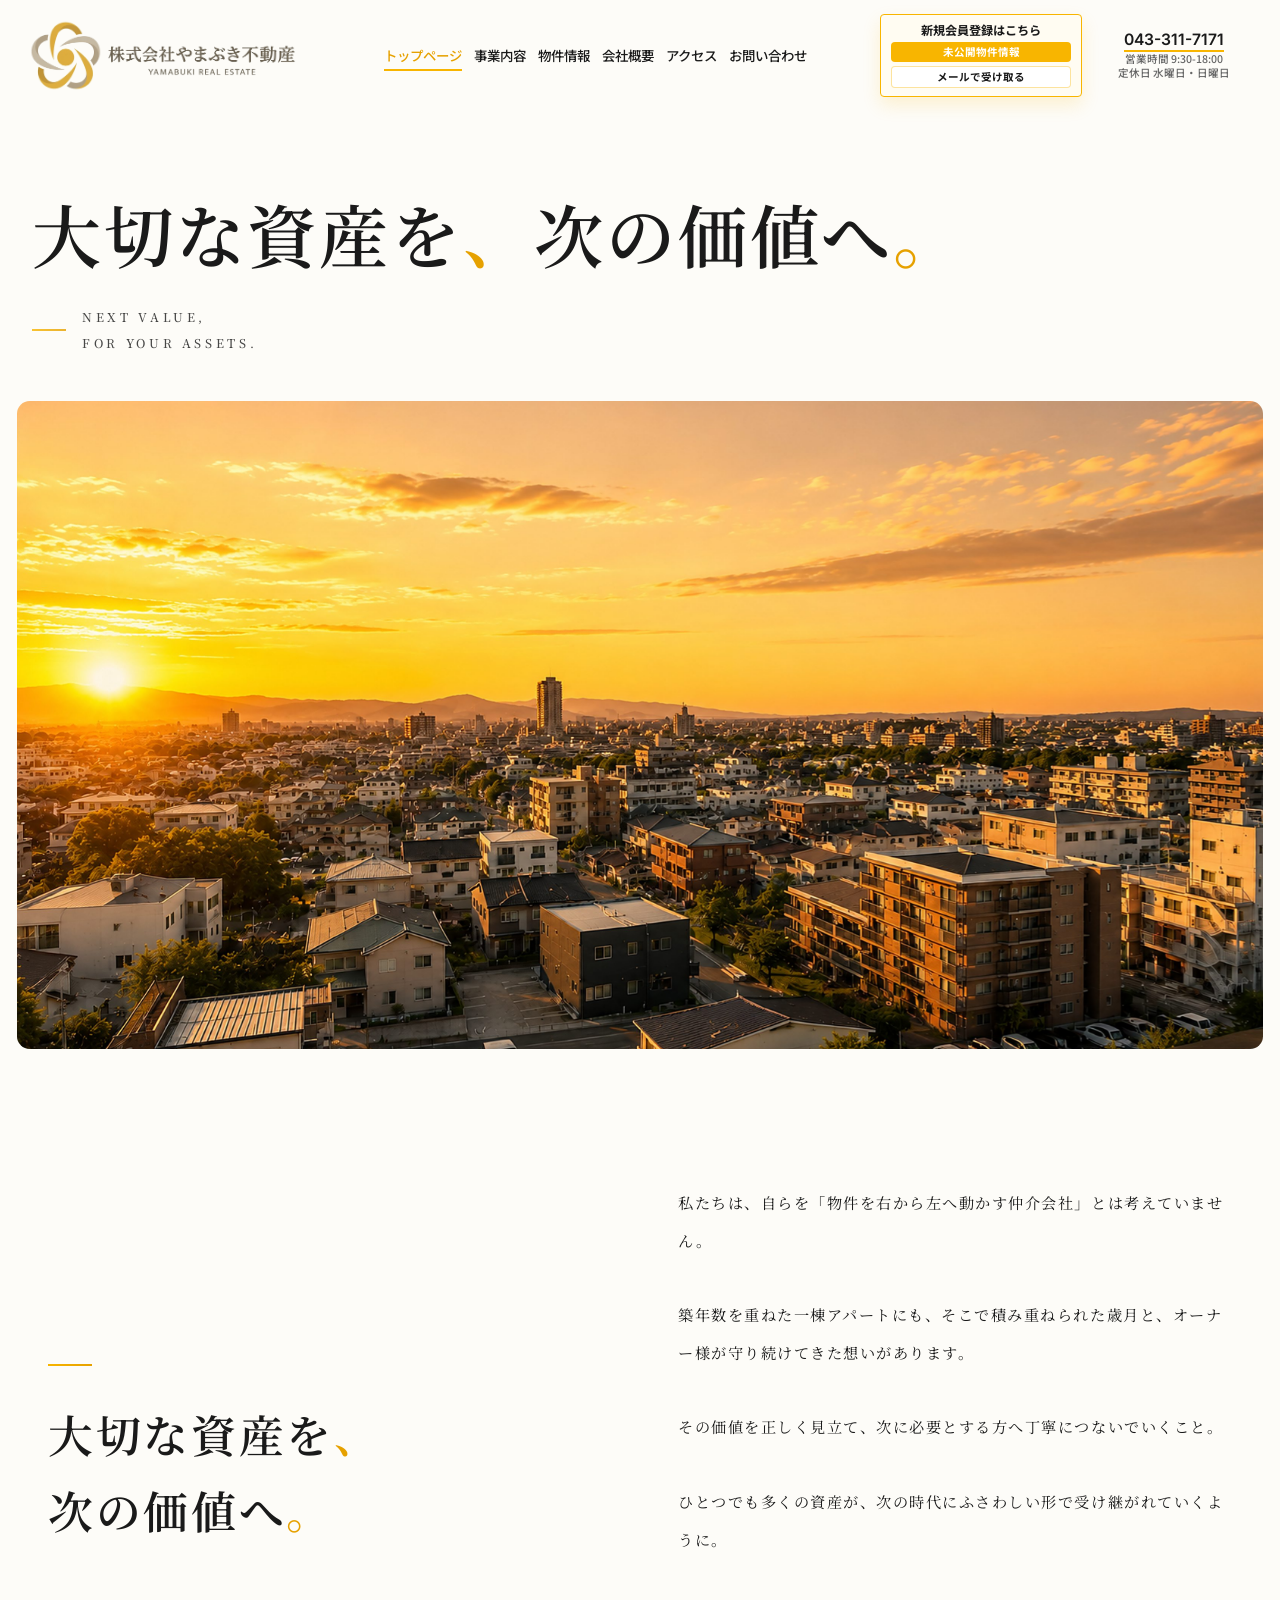
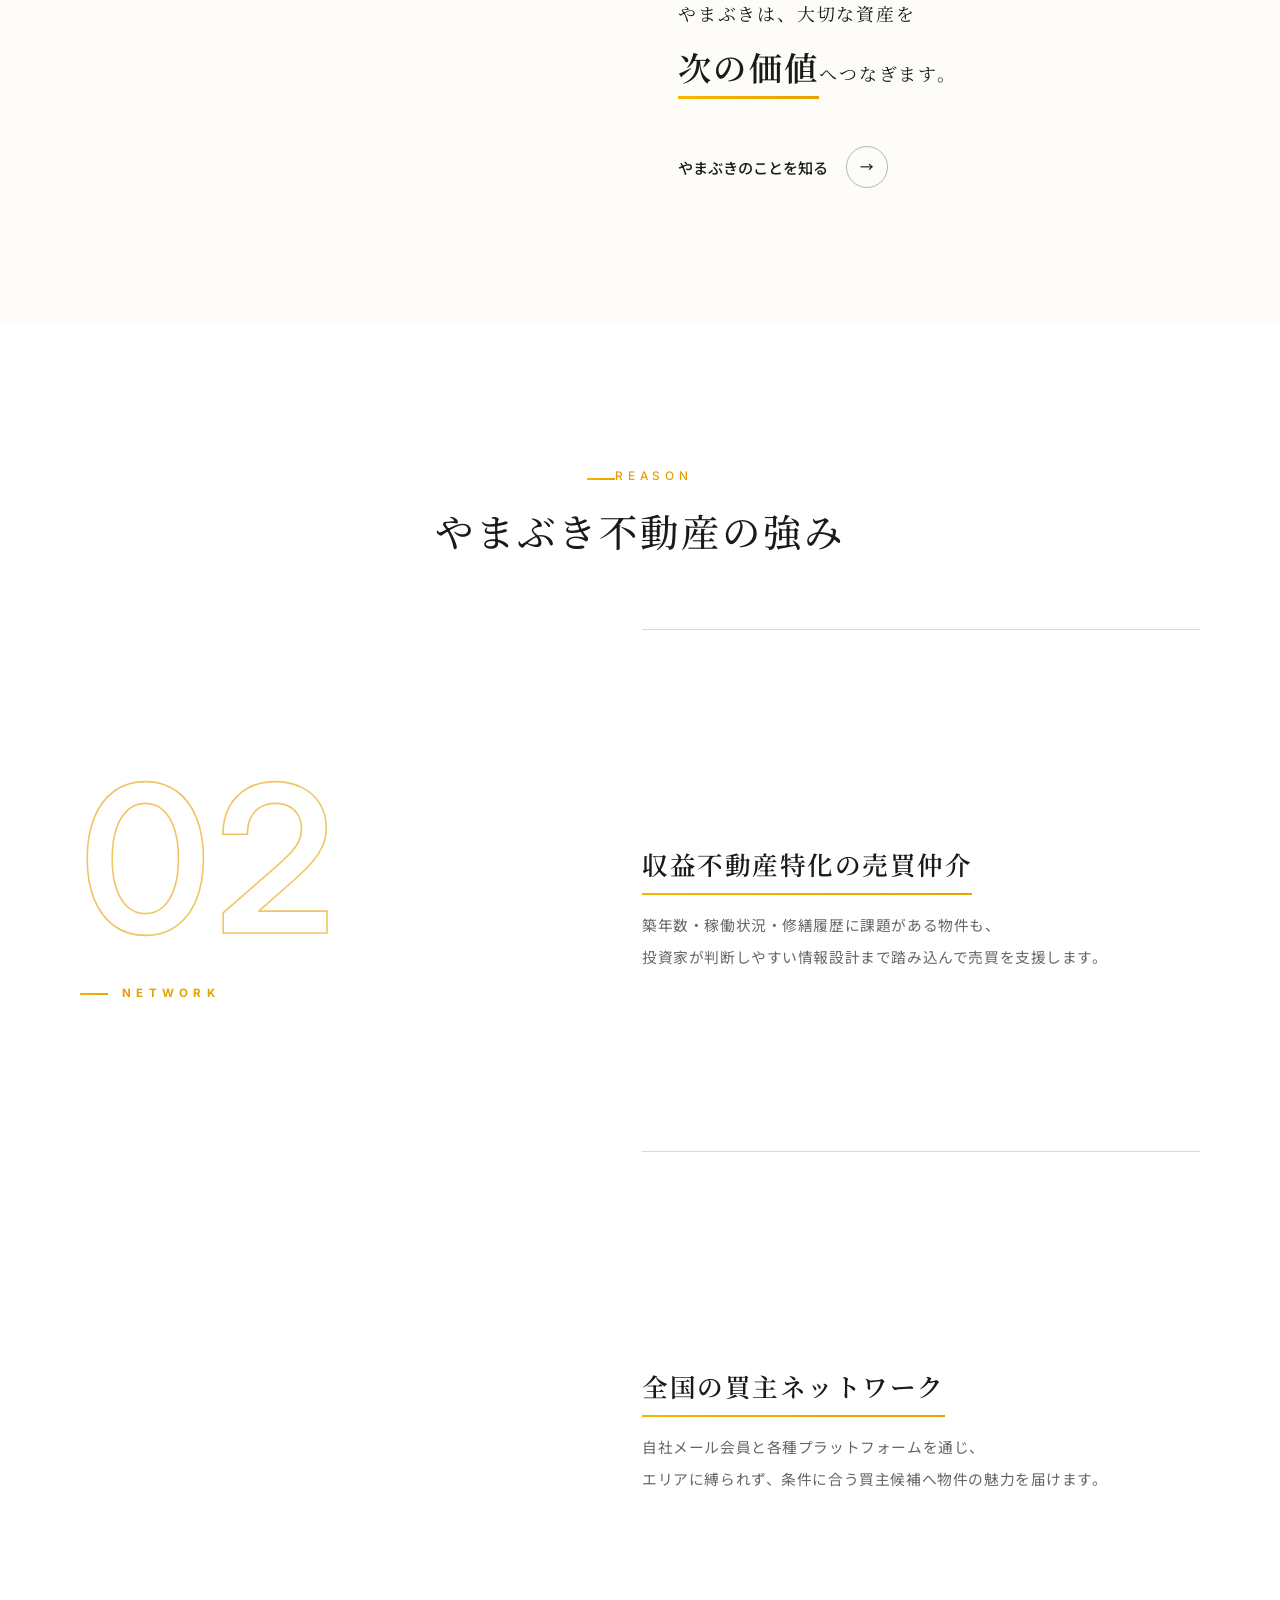
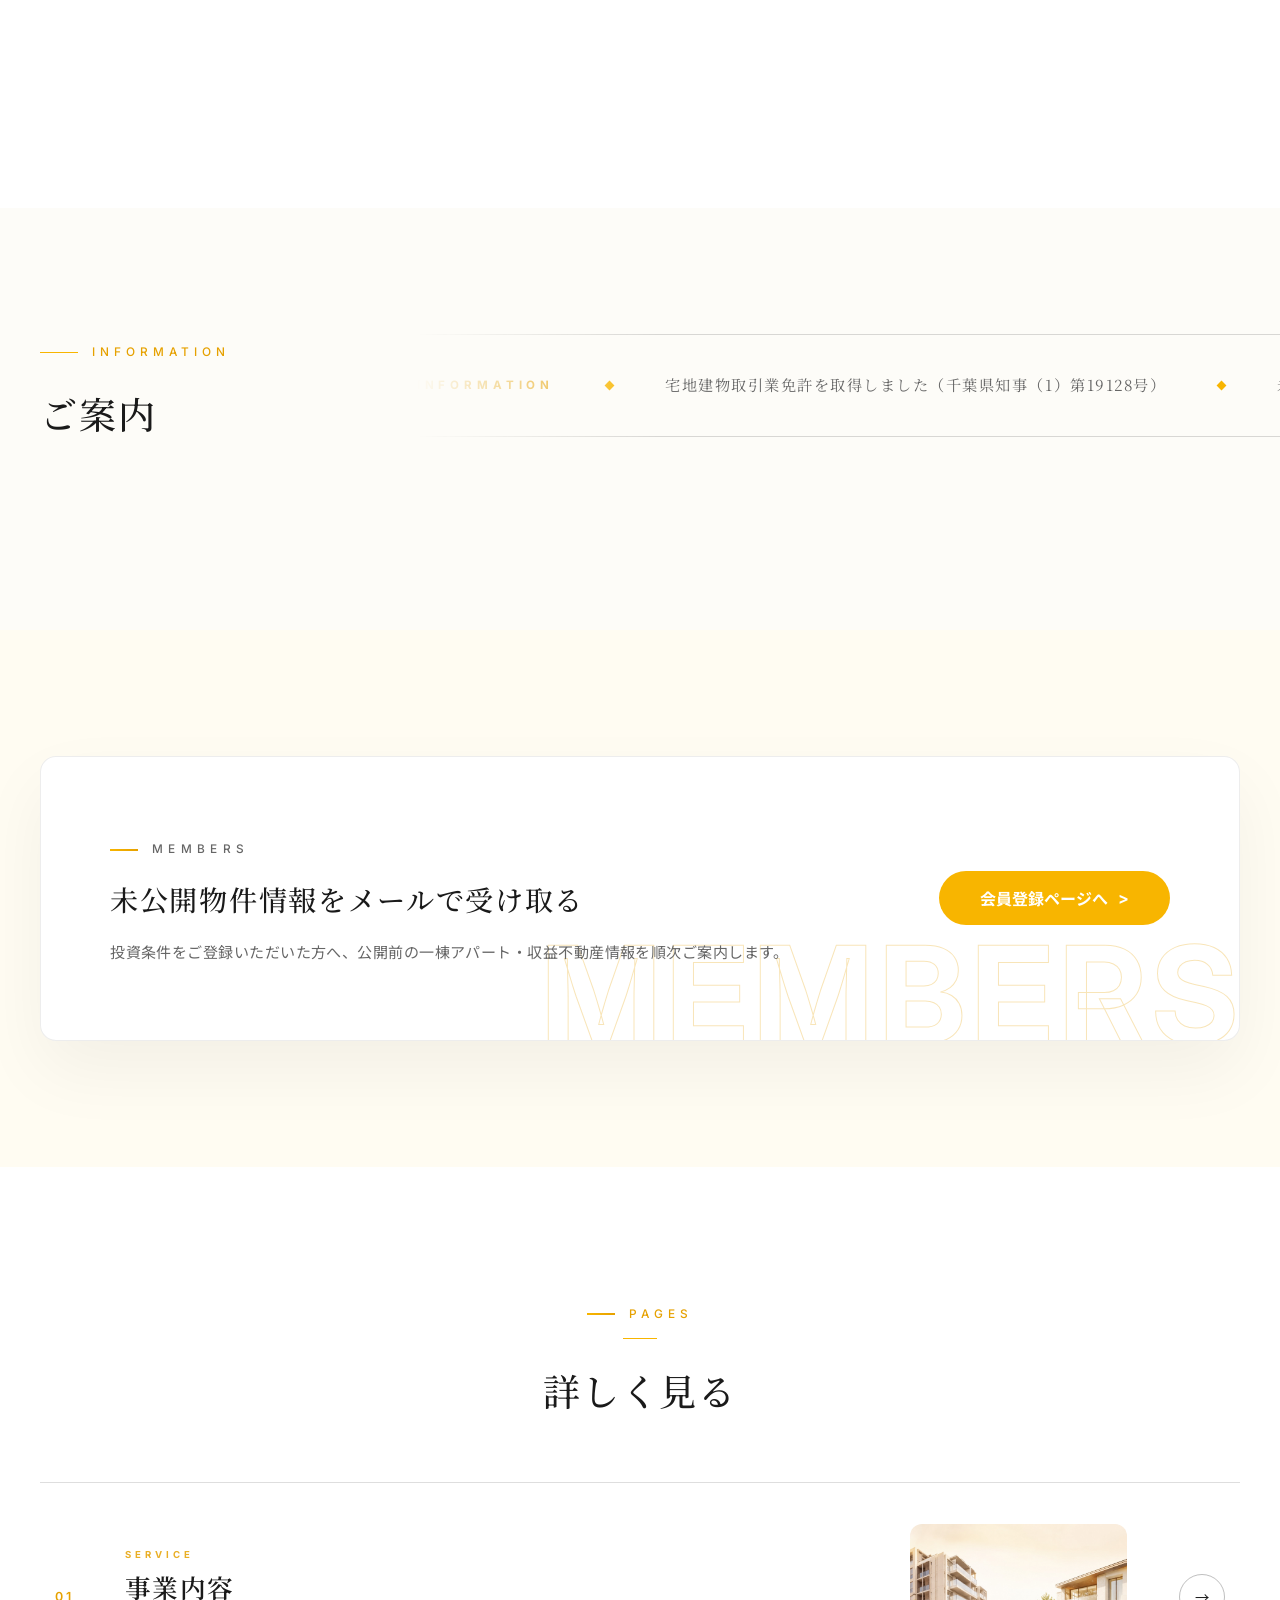
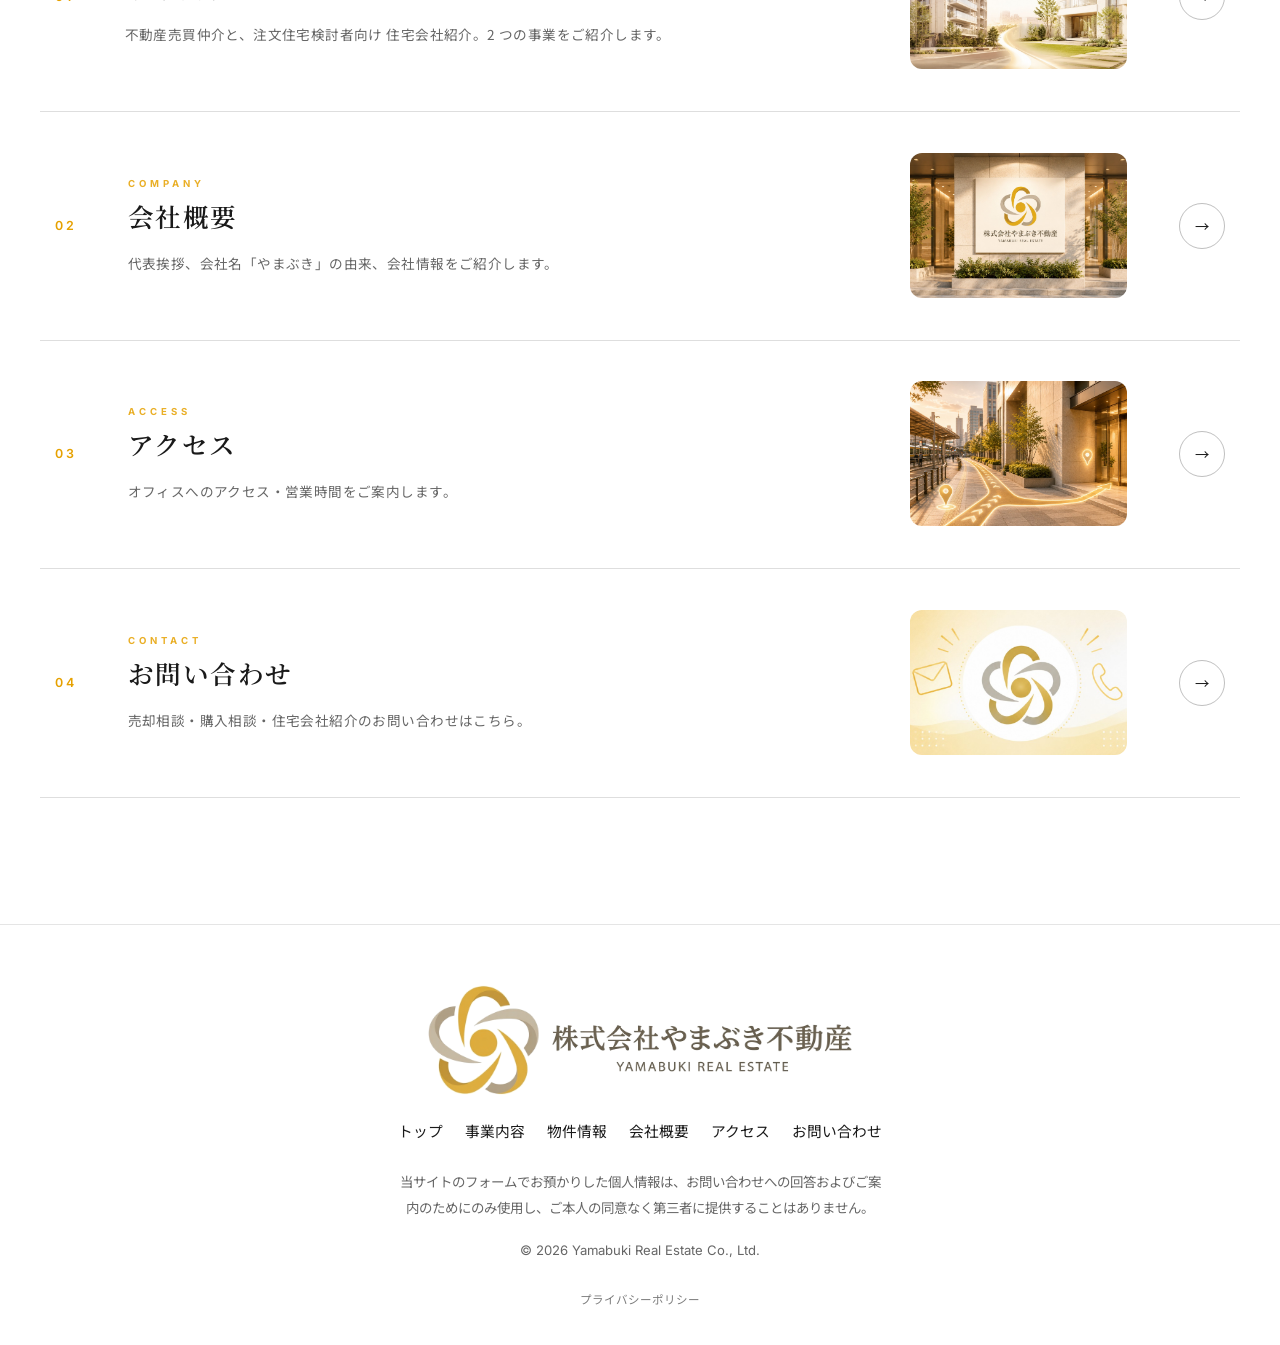
==== commit 93b1ae72: "宅建免許取得を反映：会社概要に免許番号・所属団体を追加、免許申請中の表記を全ページから削除 Co-Authored-By: Claude Fable 5 <noreply@anthropic.com>" ====
--- a/index.html
+++ b/index.html
@@ -3,15 +3,18 @@
   <head>
     <meta charset="utf-8">
     <meta name="viewport" content="width=device-width, initial-scale=1">
-    <title>株式会社やまぶき不動産 ｜ 収益不動産の売買仲介・注文住宅会社紹介</title>
+    <title>株式会社やまぶき不動産 ｜ 収益不動産の売買仲介</title>
     <meta name="description" content="株式会社やまぶき不動産は、築古一棟アパート・収益不動産の売買仲介と、注文住宅検討者向けの住宅会社紹介を行う不動産会社です。全国対応・利用料無料の住宅会社紹介で、お客様の資産形成と理想の住まいづくりを支援します。">
     <meta property="og:type" content="website">
-    <meta property="og:title" content="株式会社やまぶき不動産 ｜ 収益不動産の売買仲介・注文住宅会社紹介">
+    <meta property="og:title" content="株式会社やまぶき不動産 ｜ 収益不動産の売買仲介">
     <meta property="og:description" content="株式会社やまぶき不動産は、築古一棟アパート・収益不動産の売買仲介と、注文住宅検討者向けの住宅会社紹介を行う不動産会社です。全国対応・利用料無料の住宅会社紹介で、お客様の資産形成と理想の住まいづくりを支援します。">
     <meta property="og:image" content="https://yamabuki-realestate.com/assets/og-image.jpg">
     <meta property="og:url" content="https://yamabuki-realestate.com/">
     <meta name="twitter:card" content="summary_large_image">
     <link rel="icon" href="assets/favicon.ico">
+    <link rel="icon" type="image/png" sizes="192x192" href="assets/icon-192.png">
+    <link rel="icon" type="image/png" sizes="512x512" href="assets/icon-512.png">
+    <link rel="apple-touch-icon" href="assets/apple-touch-icon.png">
     <link rel="preconnect" href="https://fonts.googleapis.com">
     <link rel="preconnect" href="https://fonts.gstatic.com" crossorigin>
     <link href="https://fonts.googleapis.com/css2?family=Inter:wght@400;500;600;700&family=Noto+Sans+JP:wght@400;500;700&family=Noto+Serif+JP:wght@500;600&display=swap" rel="stylesheet">
@@ -116,7 +119,7 @@
       <section class="philosophy" aria-labelledby="philosophy-copy">
         <div class="philosophy__inner">
           <div class="philosophy__left">
-            <p class="philosophy__copy" id="philosophy-copy">大切な資産を<span class="pt-gold">、</span><br>次の価値へ<span class="pt-gold">。</span></p>
+            <p class="philosophy__copy" id="philosophy-copy"><span class="pc-only">大切な資産を<span class="pt-gold">、</span><br>次の価値へ<span class="pt-gold">。</span></span><span class="sp-only">一棟一棟に<span class="pt-gold">、</span><br>物語がある<span class="pt-gold">。</span></span></p>
           </div>
           <div class="philosophy__right">
             <p class="fade-in">私たちは、自らを「物件を右から左へ動かす仲介会社」とは考えていません。</p>
@@ -171,10 +174,10 @@
             <h2 id="news-title">ご案内</h2>
           </div>
           <div class="news-list news-list--ticker" aria-label="ご案内">
-            <p class="visually-hidden">宅地建物取引業免許は現在申請中です。未公開物件情報のメール会員を登録受付中です。収益不動産の売却・購入のご相談を承っています。</p>
+            <p class="visually-hidden">宅地建物取引業免許を取得しました（千葉県知事（1）第19128号）。未公開物件情報のメール会員を登録受付中です。収益不動産の売却・購入のご相談を承っています。</p>
             <div class="news-ticker" aria-hidden="true">
               <div class="news-ticker__track">
-                <span class="news-ticker__en">Information</span><i></i><span class="news-ticker__jp">宅地建物取引業免許は現在申請中です</span><i></i><span class="news-ticker__jp">未公開物件情報のメール会員 登録受付中</span><i></i><span class="news-ticker__jp">収益不動産の売却・購入のご相談を承っています</span><i></i><span class="news-ticker__en">Information</span><i></i><span class="news-ticker__jp">宅地建物取引業免許は現在申請中です</span><i></i><span class="news-ticker__jp">未公開物件情報のメール会員 登録受付中</span><i></i><span class="news-ticker__jp">収益不動産の売却・購入のご相談を承っています</span><i></i>
+                <span class="news-ticker__en">Information</span><i></i><span class="news-ticker__jp">宅地建物取引業免許を取得しました（千葉県知事（1）第19128号）</span><i></i><span class="news-ticker__jp">未公開物件情報のメール会員 登録受付中</span><i></i><span class="news-ticker__jp">収益不動産の売却・購入のご相談を承っています</span><i></i><span class="news-ticker__en">Information</span><i></i><span class="news-ticker__jp">宅地建物取引業免許を取得しました（千葉県知事（1）第19128号）</span><i></i><span class="news-ticker__jp">未公開物件情報のメール会員 登録受付中</span><i></i><span class="news-ticker__jp">収益不動産の売却・購入のご相談を承っています</span><i></i>
               </div>
             </div>
           </div>
@@ -207,7 +210,7 @@
               <div class="page-index__text">
                 <p class="page-index__en" aria-hidden="true">Service</p>
                 <h3>事業内容</h3>
-                <p class="page-index__desc">不動産売買仲介（現在、宅地建物取引業免許申請中）と、注文住宅検討者向け 住宅会社紹介。2 つの事業をご紹介します。</p>
+                <p class="page-index__desc">不動産売買仲介と、注文住宅検討者向け 住宅会社紹介。2 つの事業をご紹介します。</p>
               </div>
               <span class="page-index__thumb page-index__thumb--service" aria-hidden="true"></span>
               <span class="page-index__chip" aria-hidden="true">→</span>
--- a/styles.css
+++ b/styles.css
@@ -5131,7 +5131,7 @@
 
 .diagram-frame {
   margin: 0;
-  max-width: 860px;
+  max-width: none;
   margin-inline: auto;
   padding: clamp(20px, 3vw, 40px);
   background: #fff;
@@ -5486,3 +5486,21 @@
     display: none;
   }
 }
+
+.pc-only {
+  display: inline;
+}
+
+.sp-only {
+  display: none;
+}
+
+@media (max-width: 767px) {
+  .pc-only {
+    display: none;
+  }
+
+  .sp-only {
+    display: inline;
+  }
+}
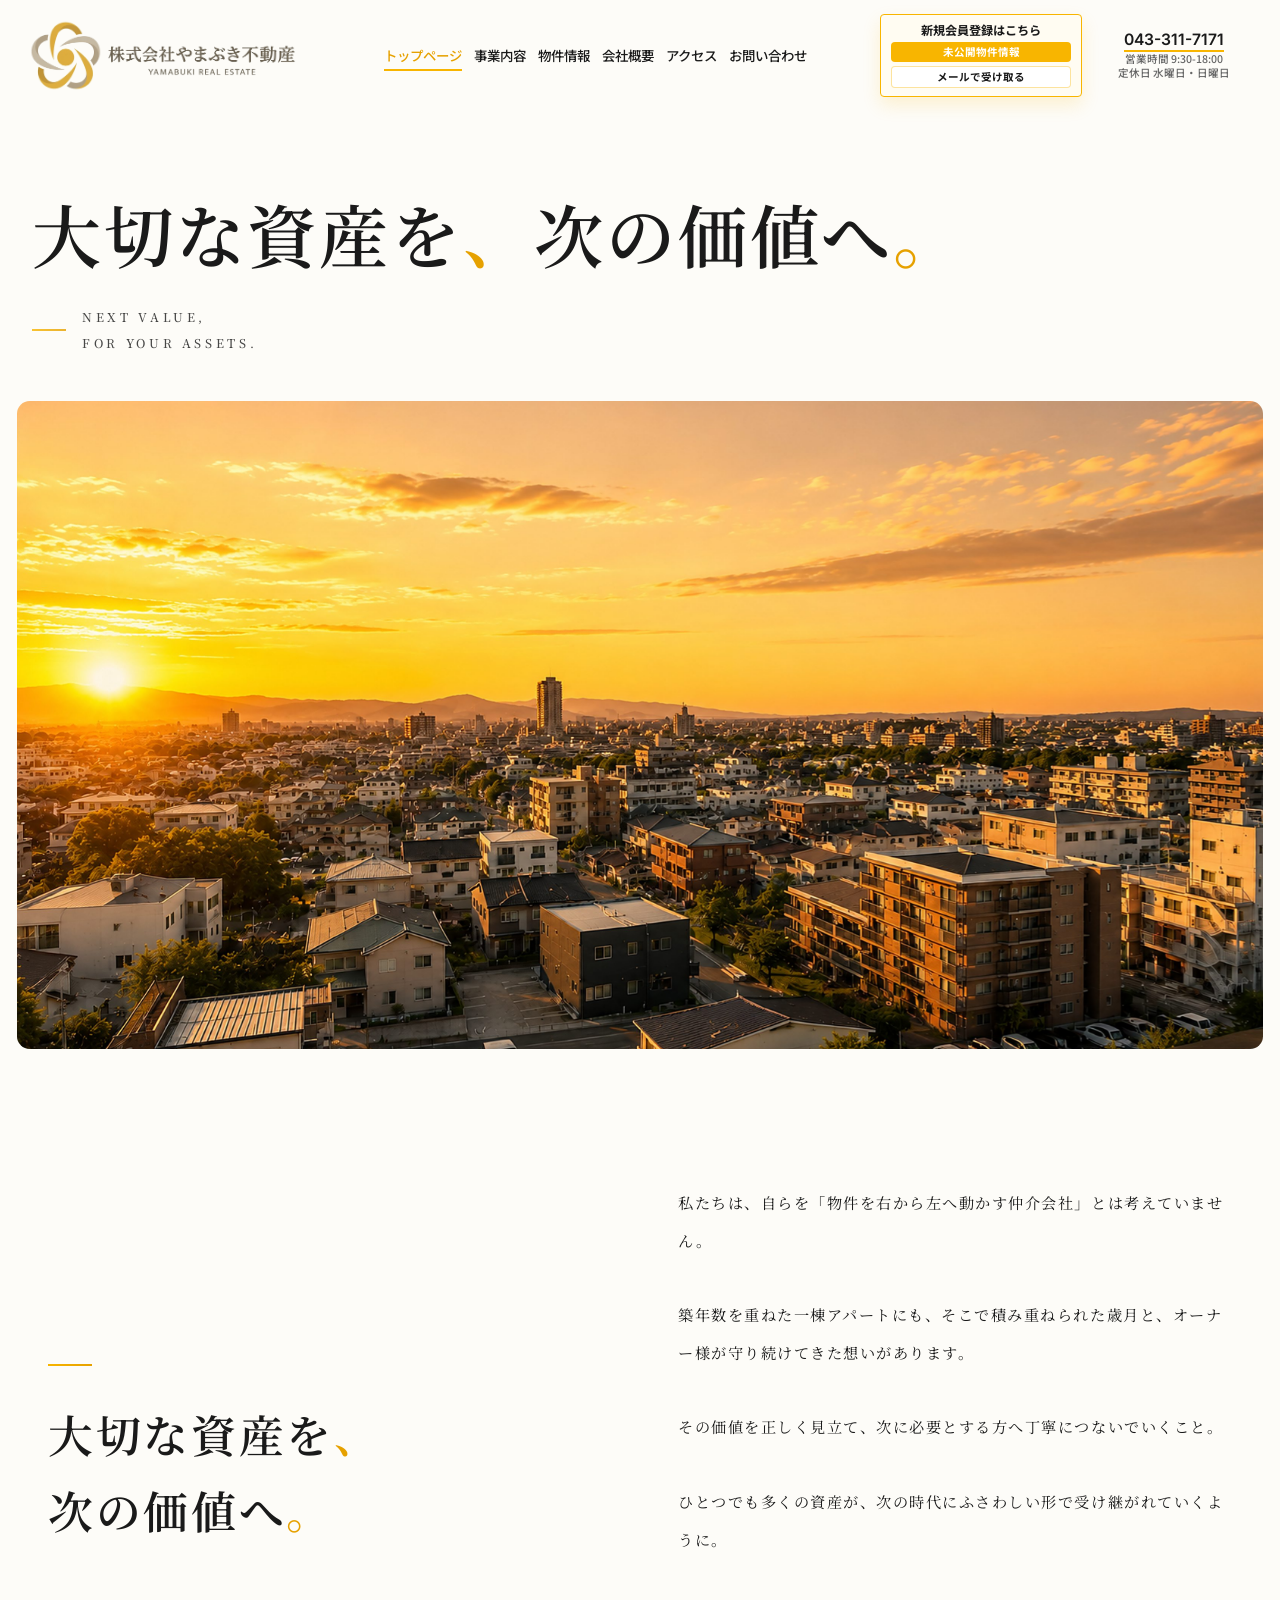
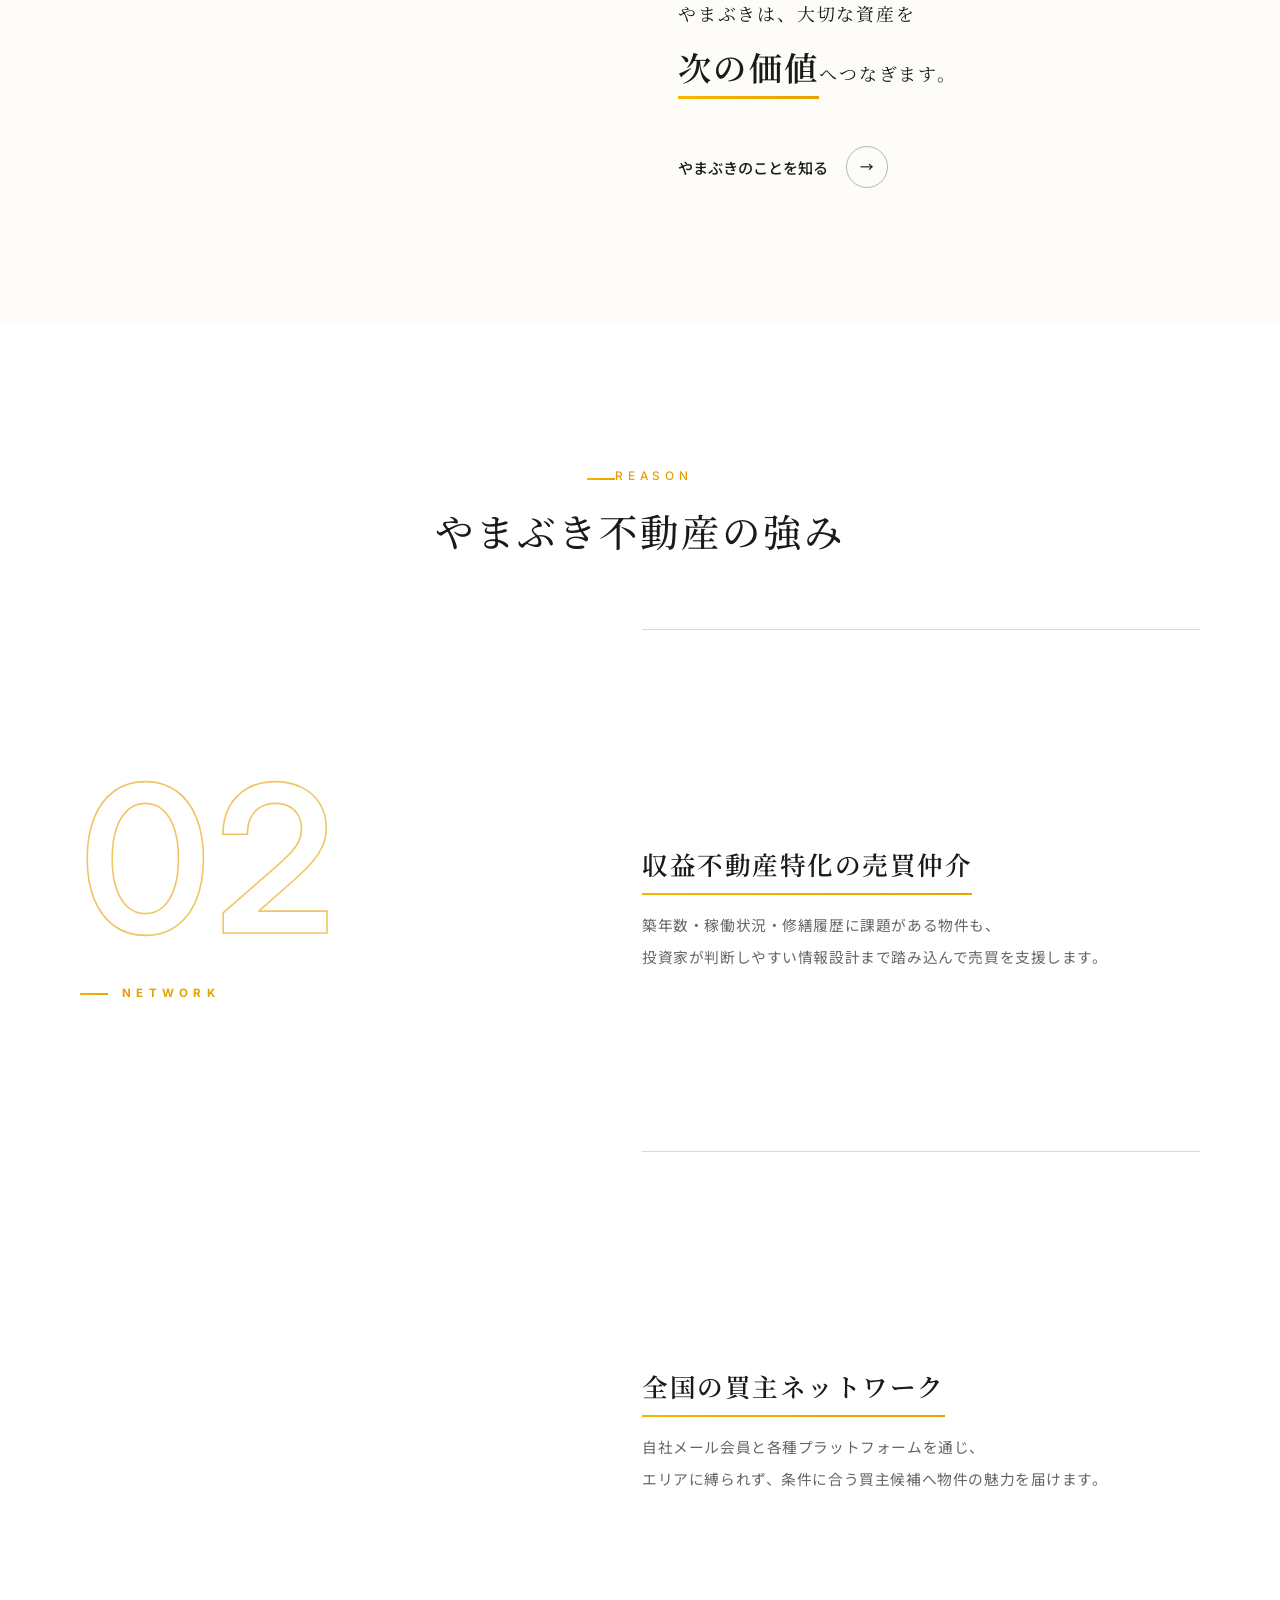
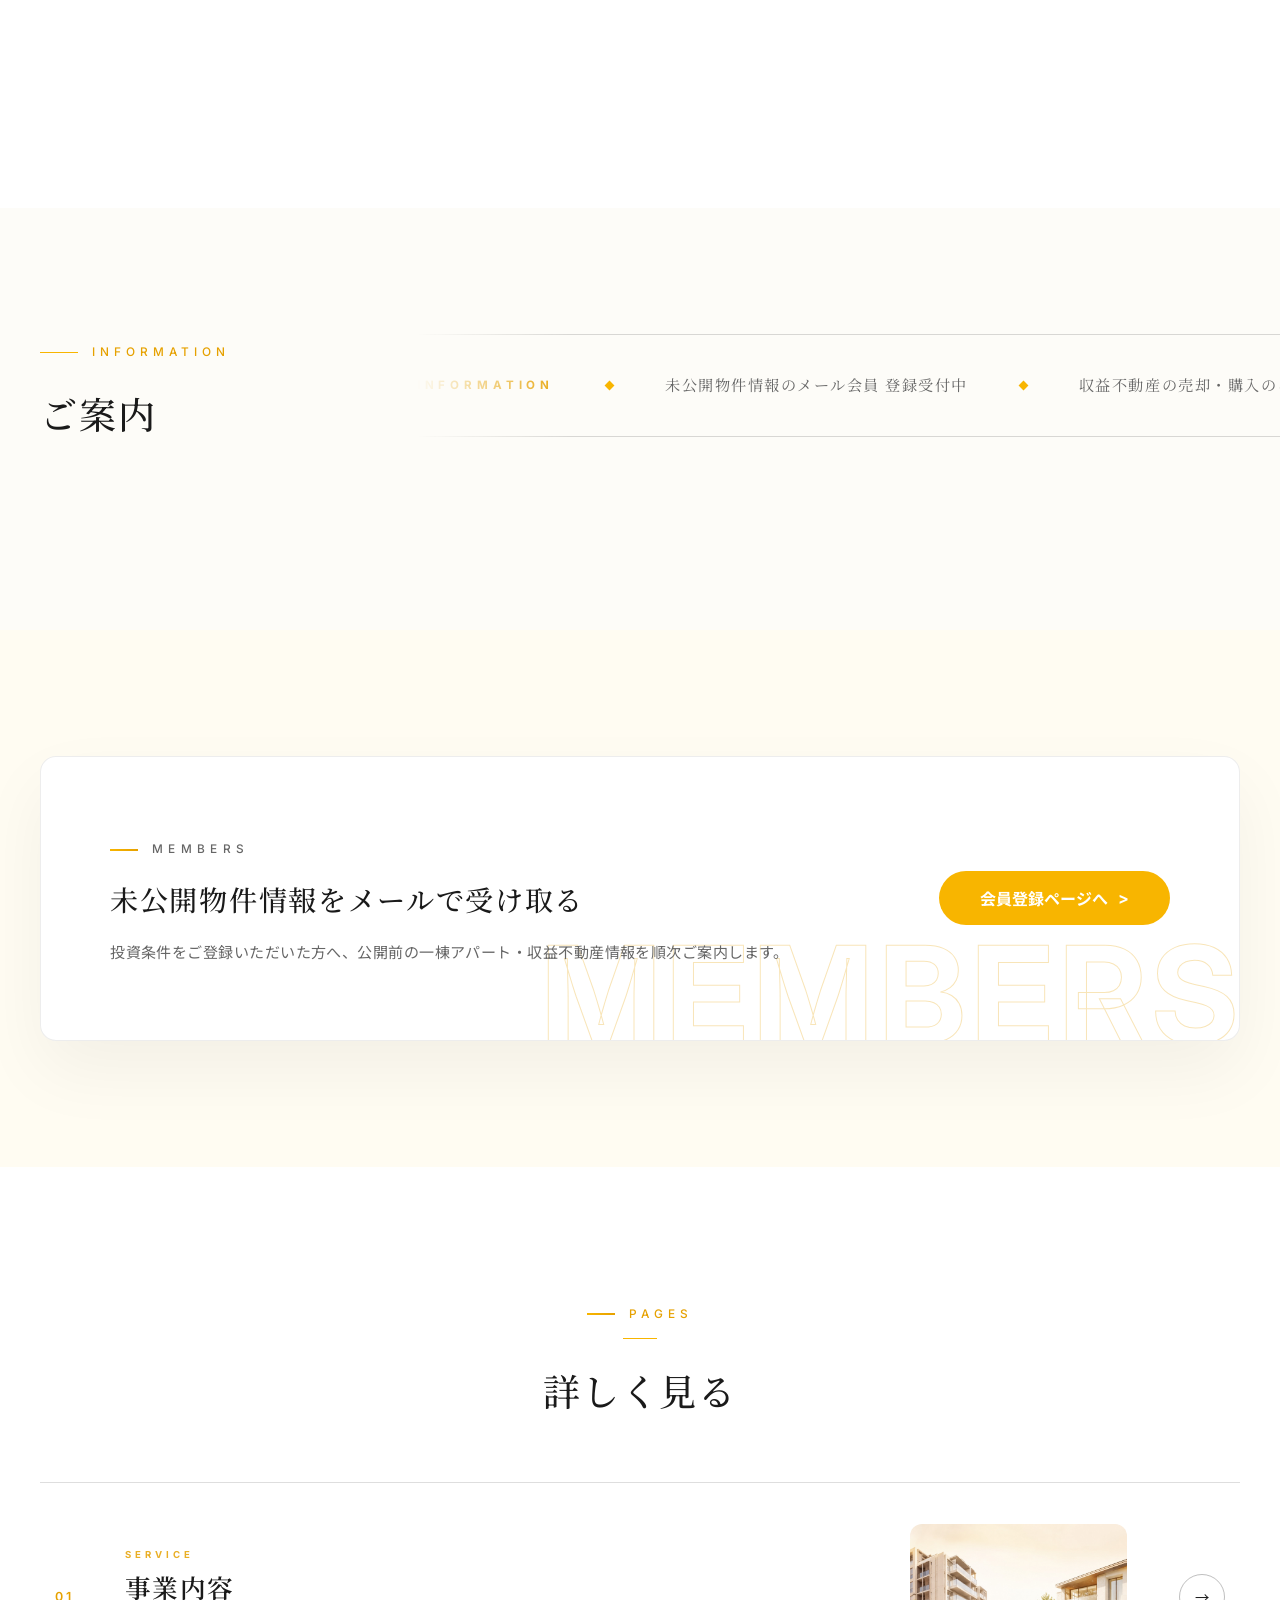
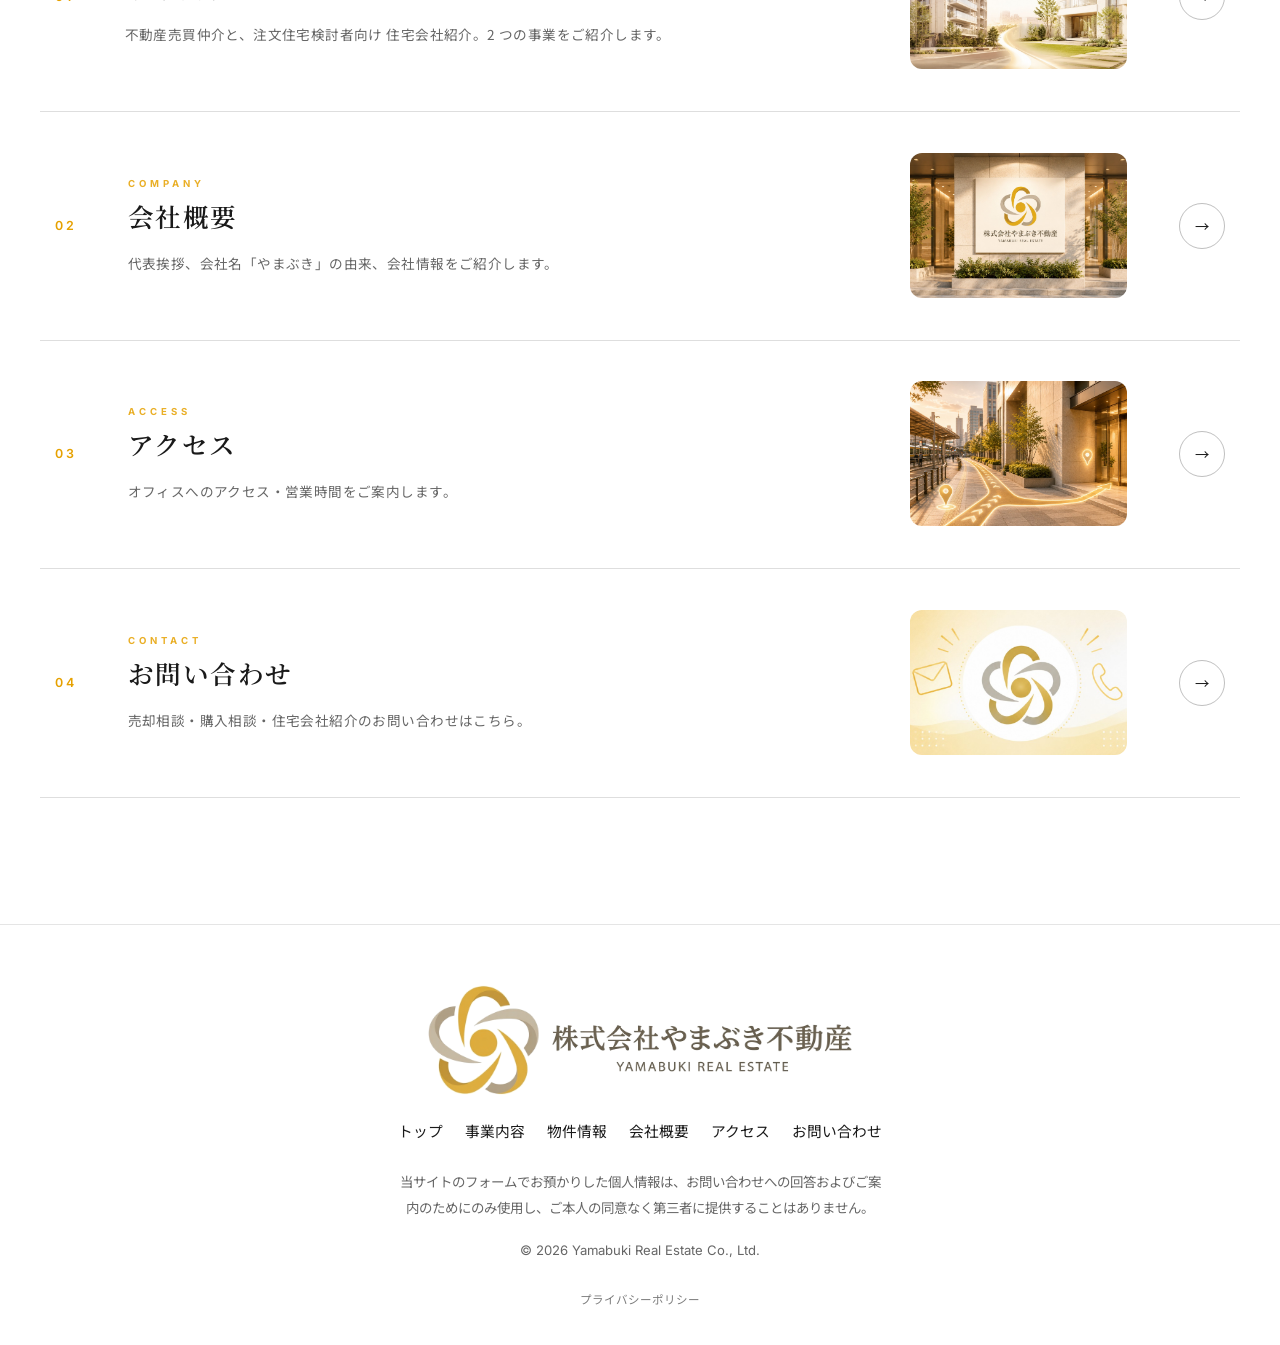
==== commit d92bab6b: "トップのご案内ティッカーから免許取得の告知を削除 Co-Authored-By: Claude Fable 5 <noreply@anthropic.com>" ====
--- a/index.html
+++ b/index.html
@@ -174,10 +174,10 @@
             <h2 id="news-title">ご案内</h2>
           </div>
           <div class="news-list news-list--ticker" aria-label="ご案内">
-            <p class="visually-hidden">宅地建物取引業免許を取得しました（千葉県知事（1）第19128号）。未公開物件情報のメール会員を登録受付中です。収益不動産の売却・購入のご相談を承っています。</p>
+            <p class="visually-hidden">未公開物件情報のメール会員を登録受付中です。収益不動産の売却・購入のご相談を承っています。</p>
             <div class="news-ticker" aria-hidden="true">
               <div class="news-ticker__track">
-                <span class="news-ticker__en">Information</span><i></i><span class="news-ticker__jp">宅地建物取引業免許を取得しました（千葉県知事（1）第19128号）</span><i></i><span class="news-ticker__jp">未公開物件情報のメール会員 登録受付中</span><i></i><span class="news-ticker__jp">収益不動産の売却・購入のご相談を承っています</span><i></i><span class="news-ticker__en">Information</span><i></i><span class="news-ticker__jp">宅地建物取引業免許を取得しました（千葉県知事（1）第19128号）</span><i></i><span class="news-ticker__jp">未公開物件情報のメール会員 登録受付中</span><i></i><span class="news-ticker__jp">収益不動産の売却・購入のご相談を承っています</span><i></i>
+                <span class="news-ticker__en">Information</span><i></i><span class="news-ticker__jp">未公開物件情報のメール会員 登録受付中</span><i></i><span class="news-ticker__jp">収益不動産の売却・購入のご相談を承っています</span><i></i><span class="news-ticker__en">Information</span><i></i><span class="news-ticker__jp">未公開物件情報のメール会員 登録受付中</span><i></i><span class="news-ticker__jp">収益不動産の売却・購入のご相談を承っています</span><i></i>
               </div>
             </div>
           </div>
